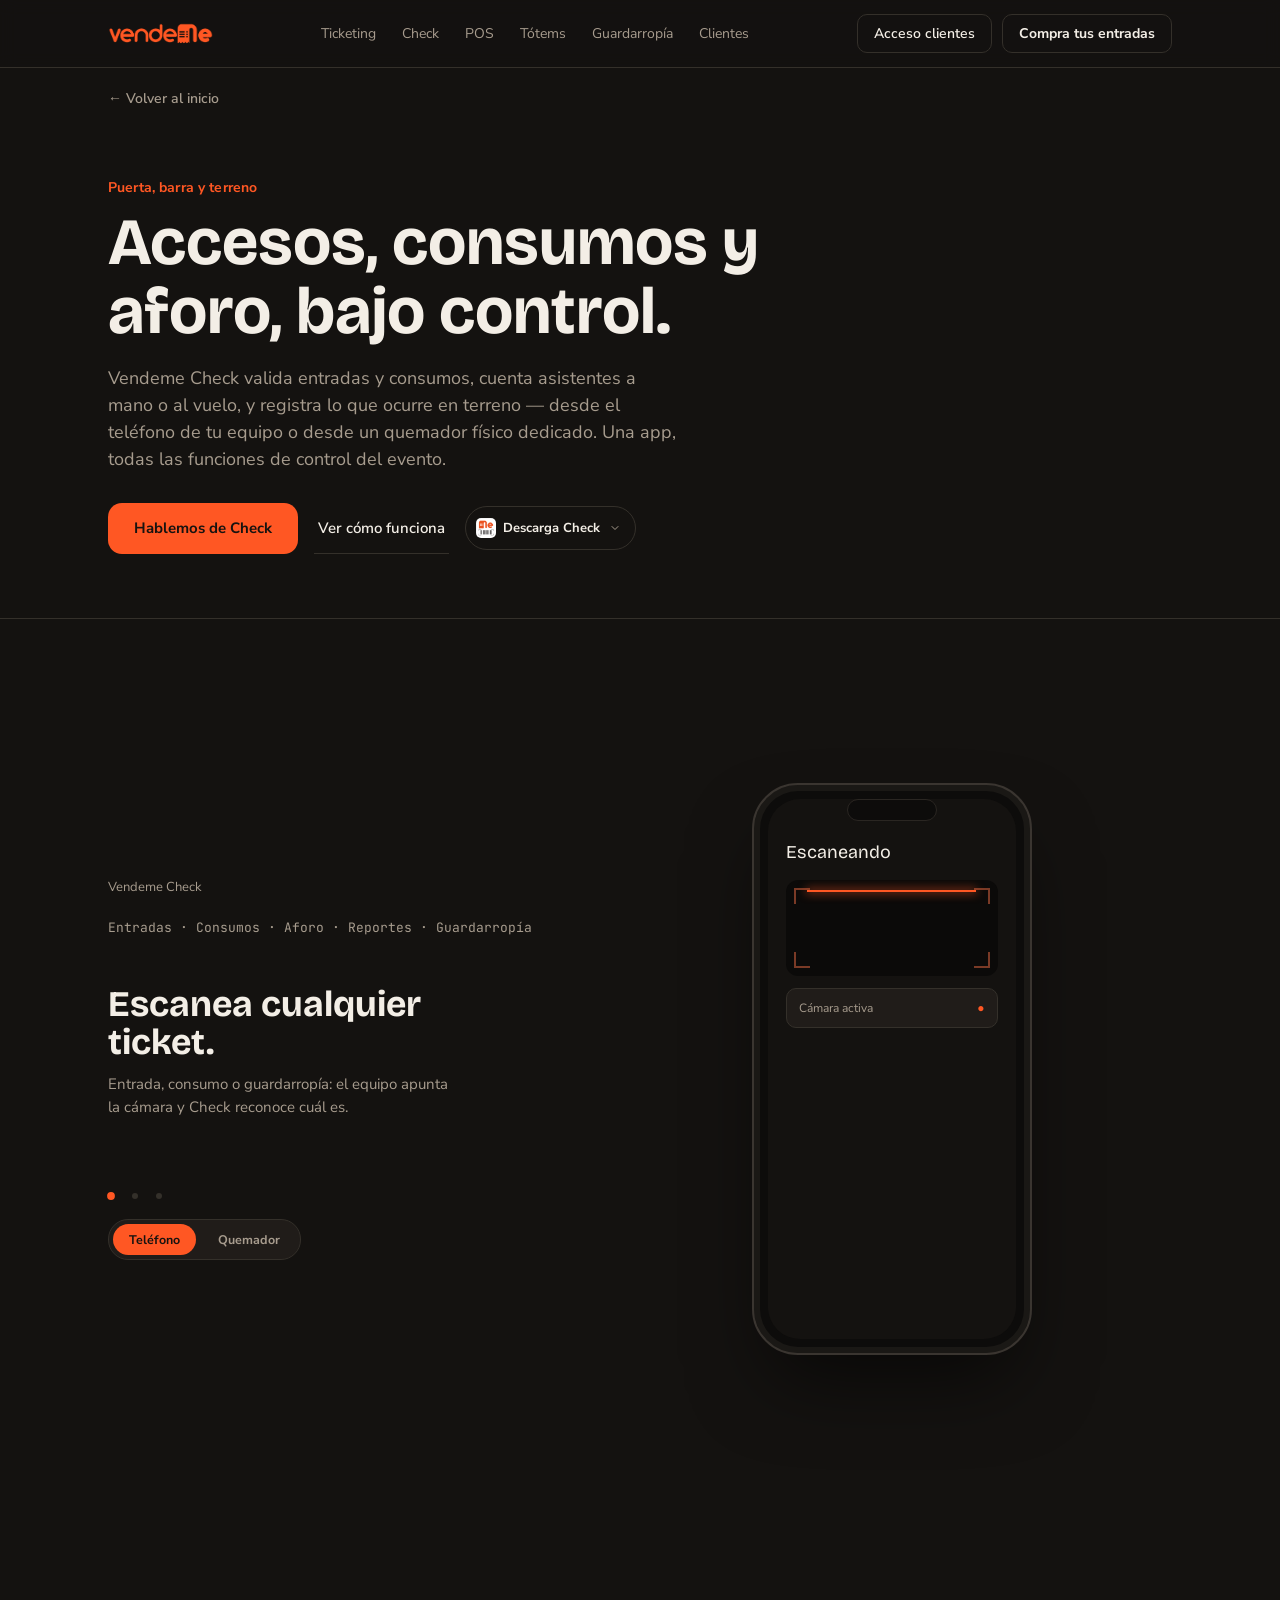
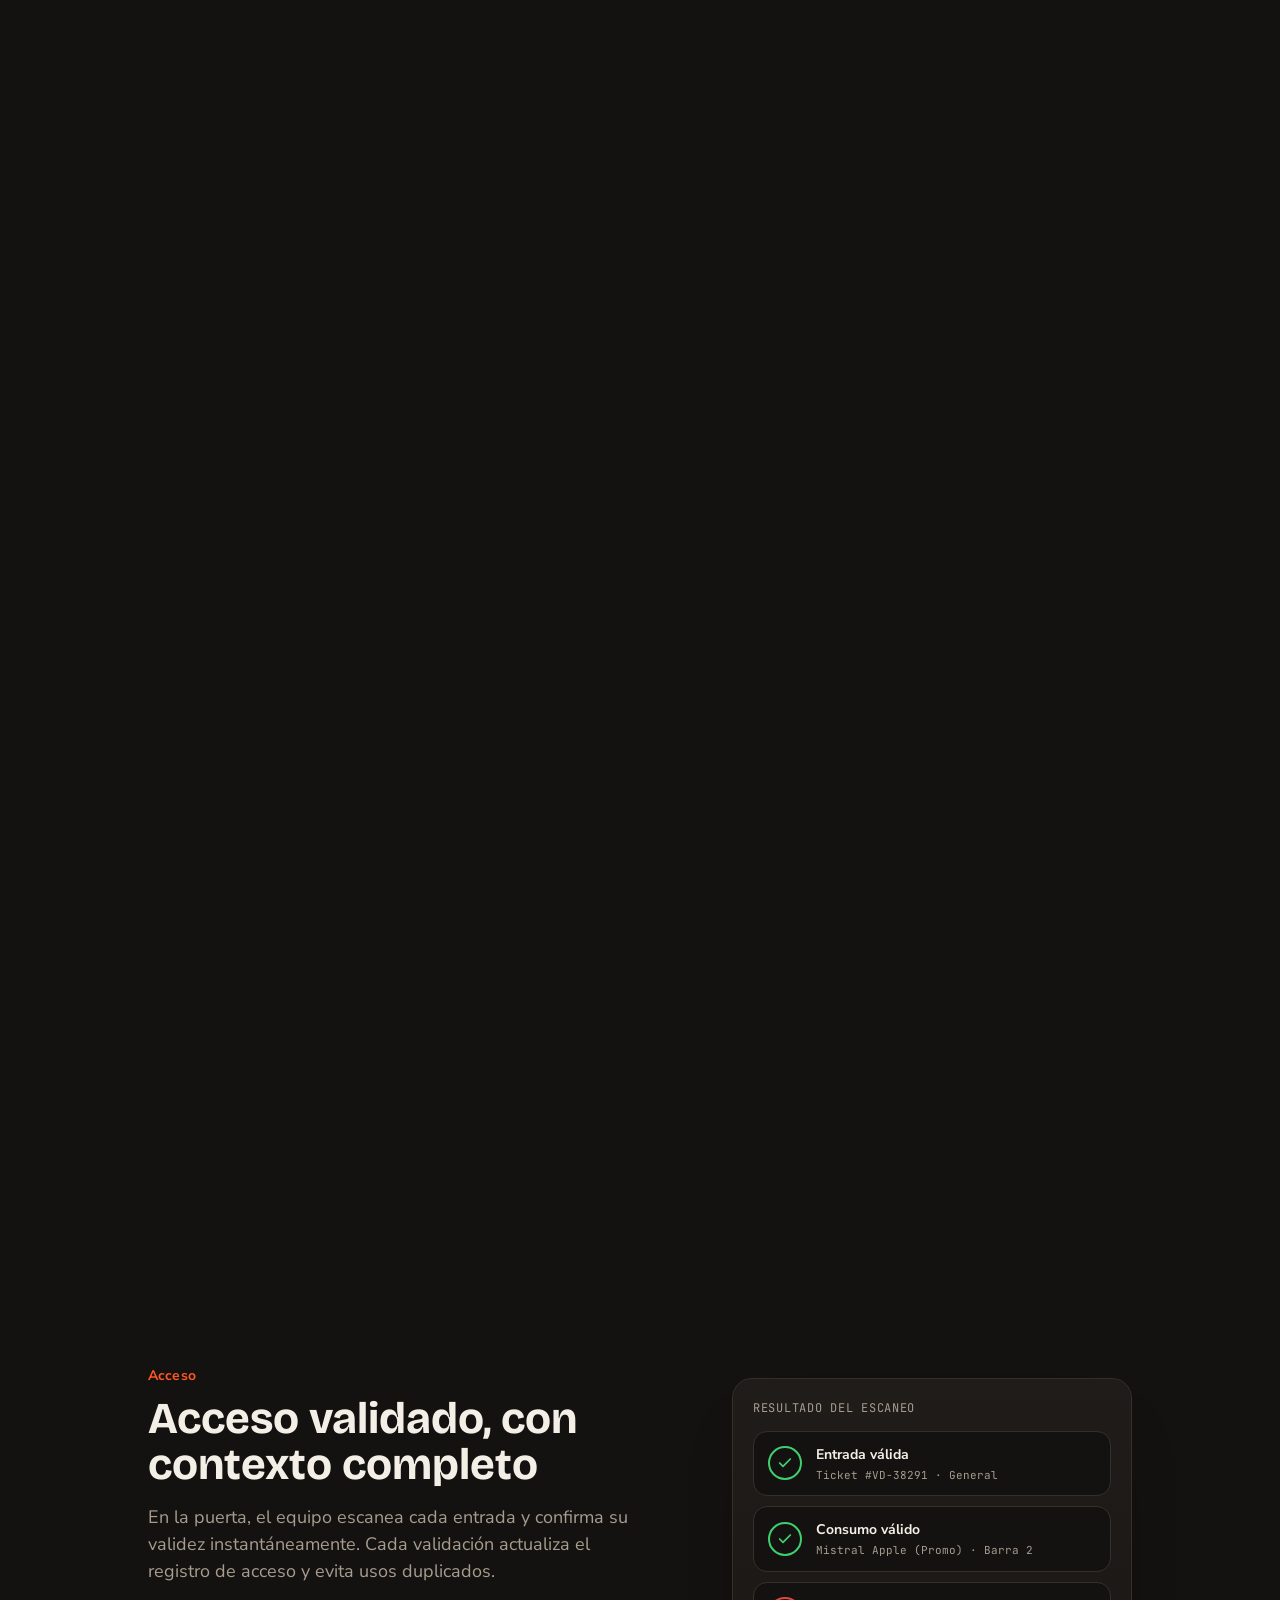
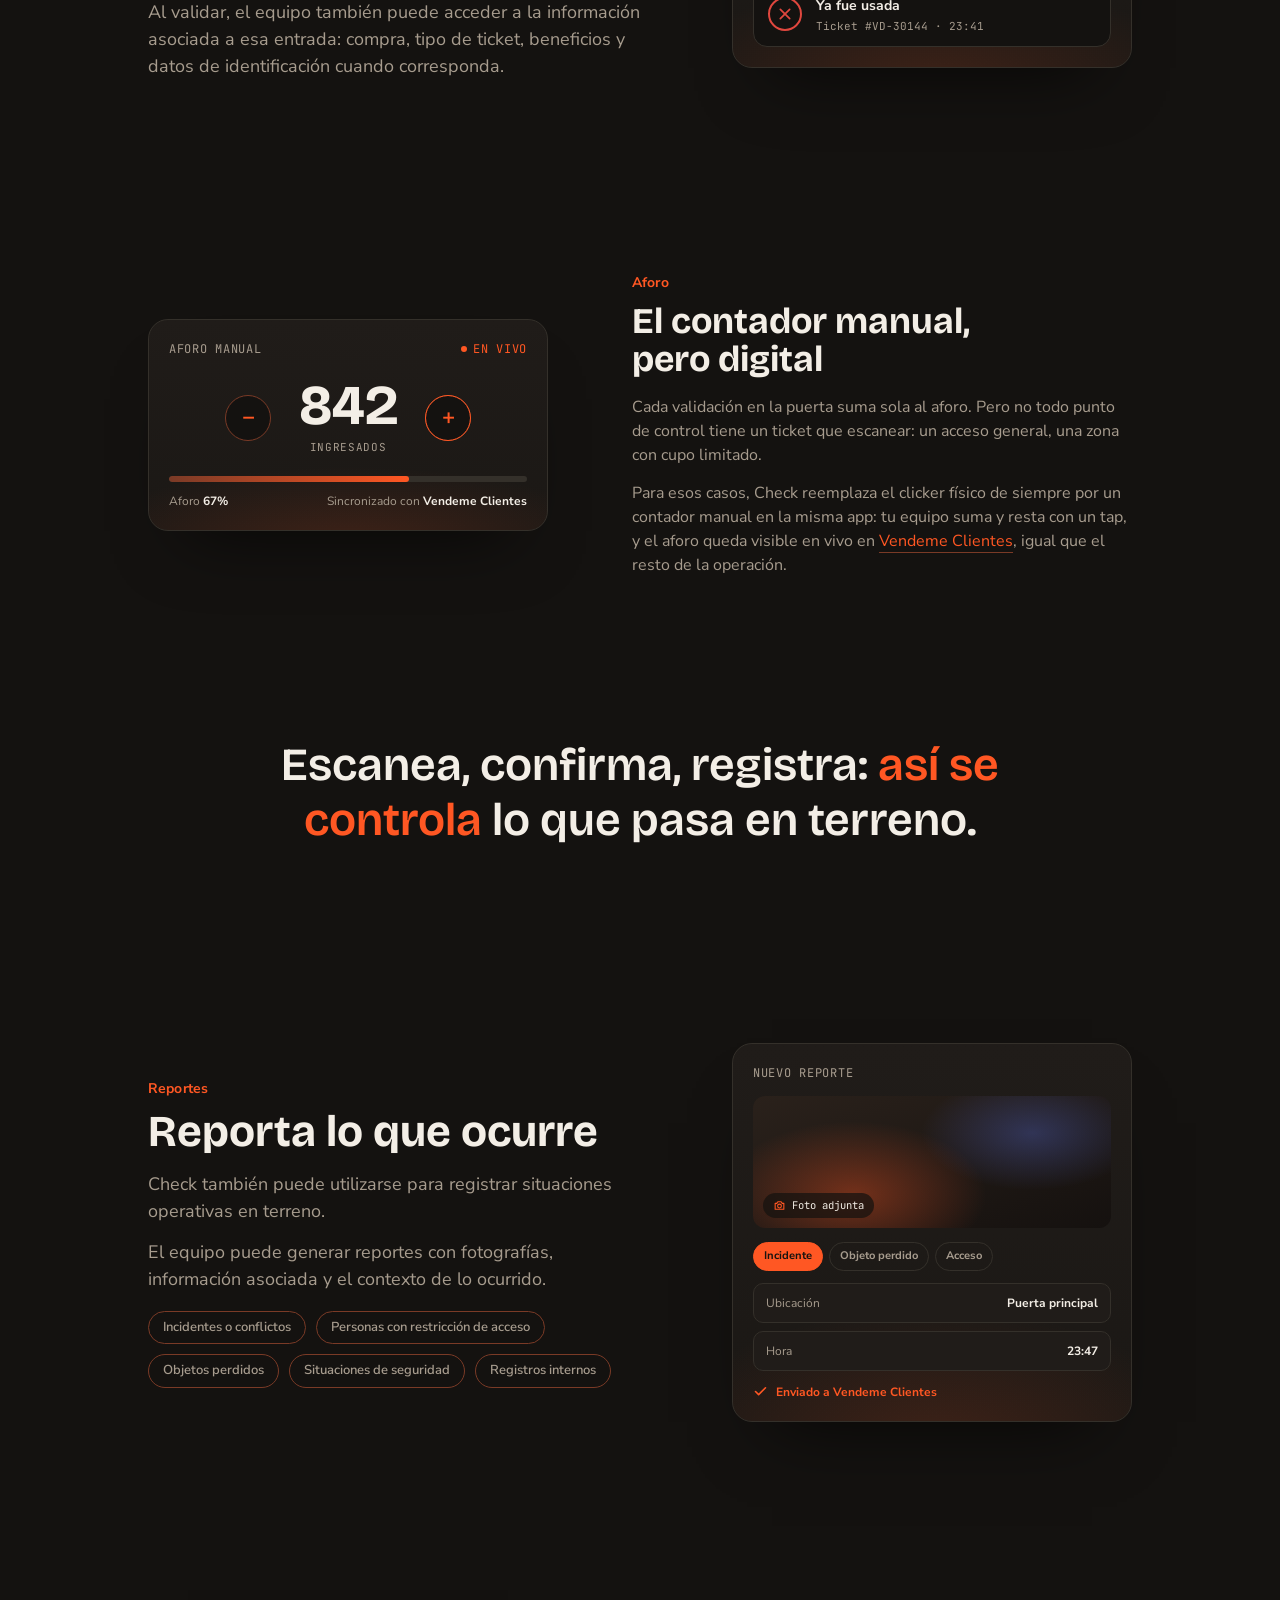
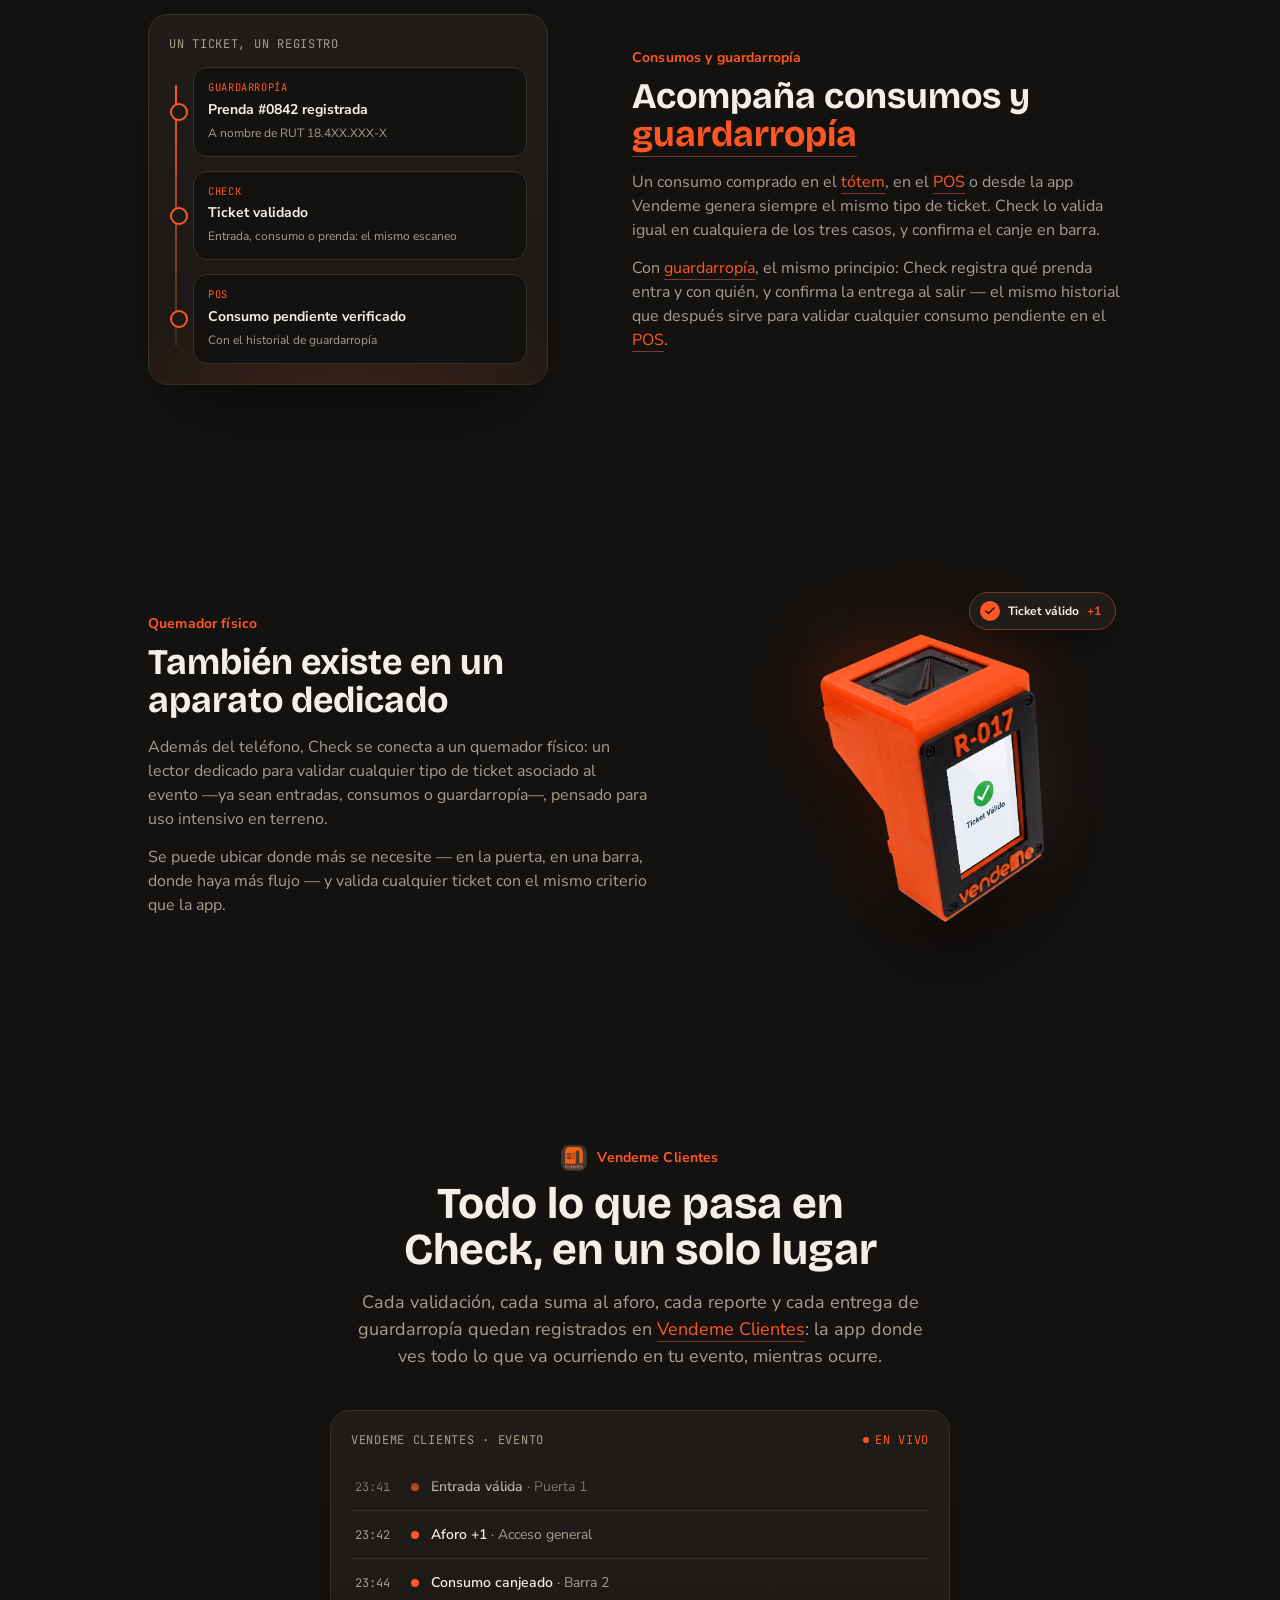
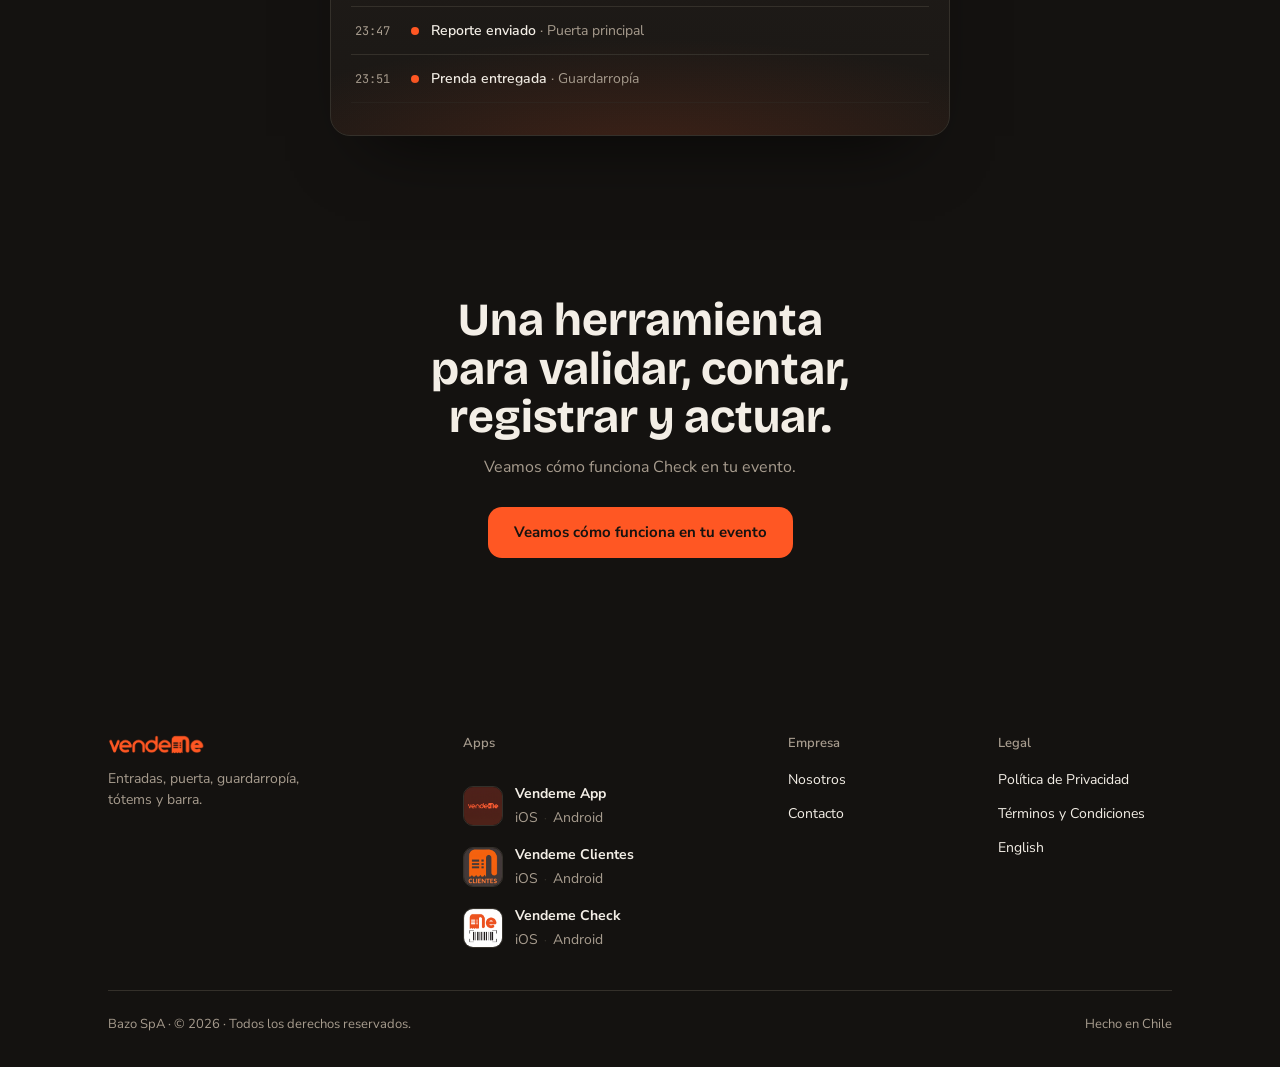
==== check.html @ c2f1e185 "Initial commit: Vendeme marketing site Static HTML/CSS/JS site (9 pages) for handoff." ====
<!DOCTYPE html>
<html lang="es">
<head>
<meta charset="UTF-8">
<meta name="viewport" content="width=device-width, initial-scale=1.0">
<link rel="icon" type="image/png" href="assets/img/favicon-32.png">
<link rel="apple-touch-icon" href="assets/img/favicon-180.png">
<title>Vendeme Check — Controla lo que pasa en terreno</title>
<meta name="description" content="Vendeme Check valida entradas y consumos, cuenta asistentes y registra situaciones operativas, desde el teléfono o desde un quemador físico dedicado.">
<link rel="preconnect" href="https://fonts.googleapis.com">
<link href="https://fonts.googleapis.com/css2?family=Bricolage+Grotesque:wght@400;500;600;700;800&family=Nunito+Sans:wght@400;500;600;700;800&family=JetBrains+Mono:wght@400;500;700&display=swap" rel="stylesheet">
<link rel="stylesheet" href="assets/css/style.css">
</head>
<body>

<header>
  <div class="wrap nav">
    <a class="logo" href="index.html" aria-label="Vendeme — inicio"><img src="assets/img/logo.png" alt="Vendeme"></a>
    <ul class="nav-links">
      <li><a href="ticketing.html">Ticketing</a></li>
      <li><a href="check.html">Check</a></li>
      <li><a href="pos.html">POS</a></li>
      <li><a href="totems.html">Tótems</a></li>
      <li><a href="guardarropia.html">Guardarropía</a></li>
      <li><a href="clientes.html">Clientes</a></li>
    </ul>
    <div class="nav-buttons">
      <a class="nav-cta" href="https://clientes.vendeme.app">Acceso clientes</a>
      <a class="nav-cta-primary" href="https://app.vendeme.app/">Compra tus entradas</a>
      <button class="nav-toggle" aria-label="Abrir menú" aria-expanded="false">
        <svg class="i-open" viewBox="0 0 24 24" fill="none" xmlns="http://www.w3.org/2000/svg"><path d="M3 6h18M3 12h18M3 18h18" stroke="currentColor" stroke-width="2" stroke-linecap="round"/></svg>
        <svg class="i-close" viewBox="0 0 24 24" fill="none" xmlns="http://www.w3.org/2000/svg"><path d="M5 5l14 14M19 5L5 19" stroke="currentColor" stroke-width="2" stroke-linecap="round"/></svg>
      </button>
    </div>
  </div>
  <div class="nav-mobile">
    <div class="wrap">
      <ul>
        <li><a href="ticketing.html">Ticketing</a></li>
        <li><a href="check.html">Check</a></li>
        <li><a href="pos.html">POS</a></li>
        <li><a href="totems.html">Tótems</a></li>
        <li><a href="guardarropia.html">Guardarropía</a></li>
        <li><a href="clientes.html">Clientes</a></li>
      </ul>
      <div class="nav-mobile-actions">
        <a class="nav-cta" href="https://clientes.vendeme.app">Acceso clientes</a>
        <a class="nav-cta-primary" href="https://app.vendeme.app/">Compra tus entradas</a>
      </div>
    </div>
  </div>
</header>

<main>
  <div class="wrap breadcrumb"><a href="index.html">← Volver al inicio</a></div>

  <section class="page-hero">
    <div class="wrap">
      <div class="kicker">Puerta, barra y terreno</div>
      <h1>Accesos, consumos y aforo, bajo control.</h1>
      <p class="hero-sub">Vendeme Check valida entradas y consumos, cuenta asistentes a mano o al vuelo, y registra lo que ocurre en terreno — desde el teléfono de tu equipo o desde un quemador físico dedicado. Una app, todas las funciones de control del evento.</p>
      <div class="hero-actions">
        <a class="btn-primary" href="https://wa.me/56975404201?text=Hola%20Vendeme%2C%20quiero%20saber%20m%C3%A1s%20de%20sus%20servicios">Hablemos de Check</a>
        <a class="btn-ghost" href="#check-pin">Ver cómo funciona</a>
        <div class="dl chip">
          <button class="btn-dl" type="button" aria-haspopup="true" aria-expanded="false">
            <img class="btn-dl-icon" src="assets/img/app-icon-check.png" alt="" width="20" height="20" loading="lazy">
            Descarga Check
            <svg class="chev" viewBox="0 0 24 24" fill="none" stroke="currentColor" stroke-width="2" stroke-linecap="round" stroke-linejoin="round" aria-hidden="true"><path d="M6 9l6 6 6-6"/></svg>
          </button>
          <div class="dl-menu" role="menu">
            <a role="menuitem" href="https://apps.apple.com/cl/app/vendeme-check/id1490351162" target="_blank" rel="noopener">App Store <small>iPhone</small></a>
            <a role="menuitem" href="https://play.google.com/store/apps/details?id=cl.bazo.vendemecheck&amp;hl=es_CL" target="_blank" rel="noopener">Google Play <small>Android</small></a>
          </div>
        </div>
      </div>
    </div>
  </section>

  <div class="pin-wrap" id="check-pin" style="height:250vh;">
    <div class="pin-inner">
      <div class="pin-left">
        <div class="pin-kicker">Vendeme Check</div>
        <span class="spec">Entradas · Consumos · Aforo · Reportes · Guardarropía</span>
        <div class="pin-text-col">

          <div class="pin-stage active">
            <h2>Escanea cualquier ticket.</h2>
            <p>Entrada, consumo o guardarropía: el equipo apunta la cámara y Check reconoce cuál es.</p>
          </div>
          <div class="pin-stage">
            <h2>Válido, al instante.</h2>
            <p>Verde, y el asistente pasa. Sin ambigüedad, sin fila.</p>
          </div>
          <div class="pin-stage">
            <h2>O detecta el problema.</h2>
            <p>Ticket duplicado, entrada ya usada: Check lo marca antes de que entre.</p>
          </div>

        </div>
        <div class="pin-progress">
          <div class="dot active"></div><div class="dot"></div><div class="dot"></div>
        </div>
        <div class="check-visual-toggle">
          <button class="cv-btn active" data-mode="phone">Teléfono</button>
          <button class="cv-btn" data-mode="quemador">Quemador</button>
        </div>
      </div>

      <div class="pin-visual-col">
        <div class="check-visual-mode active" data-mode="phone">
          <div class="device-frame" id="check-device" style="--tilt:-8deg;">
            <div class="notch"></div>
            <div class="device-screen">
              <div class="screen-panel active" data-stage="0">
                <p class="mock-title">Escaneando</p>
                <div class="scan-viewfinder">
                  <span class="corner tl"></span><span class="corner tr"></span>
                  <span class="corner bl"></span><span class="corner br"></span>
                  <span class="scan-line"></span>
                </div>
                <div class="device-row"><span>Cámara activa</span><span class="up">●</span></div>
              </div>
              <div class="screen-panel" data-stage="1">
                <div class="check-result valid">
                  <span class="badge"><svg viewBox="0 0 24 24" fill="none"><path d="M4 12l5 5L20 6" stroke="currentColor" stroke-width="2.5" stroke-linecap="round" stroke-linejoin="round"/></svg></span>
                  <p class="mock-title">Entrada válida</p>
                  <span class="sub">Ticket #VD-38291 · General</span>
                </div>
              </div>
              <div class="screen-panel" data-stage="2">
                <div class="check-result invalid">
                  <span class="badge"><svg viewBox="0 0 24 24" fill="none"><path d="M5 5l14 14M19 5L5 19" stroke="currentColor" stroke-width="2.5" stroke-linecap="round" stroke-linejoin="round"/></svg></span>
                  <p class="mock-title">Ya fue usada</p>
                  <span class="sub">Ticket #VD-30144 · 23:41</span>
                </div>
              </div>
            </div>
          </div>
        </div>
        <div class="check-visual-mode" data-mode="quemador">
          <div class="device3d fixed-width" style="width:240px; height:auto;">
            <img src="assets/img/check-r017.png" alt="Quemador Vendeme Check, lector dedicado R-017" loading="lazy" data-fallback>
            <div class="photo-fallback">
              <svg viewBox="0 0 120 120" fill="none" xmlns="http://www.w3.org/2000/svg">
                <path d="M20 100V40a10 10 0 0 1 10-10h60a10 10 0 0 1 10 10v60" stroke="#a79c8e" stroke-width="2.5"/>
                <rect x="42" y="26" width="36" height="52" rx="4" stroke="#ff5723" stroke-width="2.5"/>
                <path d="M50 52l8 8 14-16" stroke="#ff5723" stroke-width="3" stroke-linecap="round" stroke-linejoin="round"/>
                <line x1="20" y1="100" x2="100" y2="100" stroke="#a79c8e" stroke-width="2.5"/>
              </svg>
            </div>
          </div>
          <div class="quemador-readout">
            <div class="screen-panel active" data-stage="0"><span class="up">●</span> Escaneando</div>
            <div class="screen-panel" data-stage="1"><span class="status-dot valid"></span> Entrada válida</div>
            <div class="screen-panel" data-stage="2"><span class="status-dot invalid"></span> Ya fue usada</div>
          </div>
        </div>
      </div>
    </div>
  </div>

  <section class="content-block has-visual" id="detalle">
    <div class="wrap">
      <div class="split-block">
        <div class="split-copy">
          <div class="kicker">Acceso</div>
          <h2>Acceso validado, con contexto completo</h2>
          <p>En la puerta, el equipo escanea cada entrada y confirma su validez instantáneamente. Cada validación actualiza el registro de acceso y evita usos duplicados.</p>
          <p>Al validar, el equipo también puede acceder a la información asociada a esa entrada: compra, tipo de ticket, beneficios y datos de identificación cuando corresponda.</p>
        </div>
        <div class="split-visual" aria-hidden="true">
          <div class="vc">
            <div class="vc-label"><span>Resultado del escaneo</span></div>
            <div class="vc-result valid">
              <span class="badge"><svg viewBox="0 0 24 24" fill="none"><path d="M4 12l5 5L20 6" stroke="currentColor" stroke-width="2.6" stroke-linecap="round" stroke-linejoin="round"/></svg></span>
              <div><strong>Entrada válida</strong><span class="sub">Ticket #VD-38291 · General</span></div>
            </div>
            <div class="vc-result valid">
              <span class="badge"><svg viewBox="0 0 24 24" fill="none"><path d="M4 12l5 5L20 6" stroke="currentColor" stroke-width="2.6" stroke-linecap="round" stroke-linejoin="round"/></svg></span>
              <div><strong>Consumo válido</strong><span class="sub">Mistral Apple (Promo) · Barra 2</span></div>
            </div>
            <div class="vc-result invalid">
              <span class="badge"><svg viewBox="0 0 24 24" fill="none"><path d="M5 5l14 14M19 5L5 19" stroke="currentColor" stroke-width="2.6" stroke-linecap="round" stroke-linejoin="round"/></svg></span>
              <div><strong>Ya fue usada</strong><span class="sub">Ticket #VD-30144 · 23:41</span></div>
            </div>
          </div>
        </div>
      </div>
    </div>
  </section>

  <section class="content-block alt has-visual">
    <div class="wrap">
      <div class="split-block reverse">
        <div class="split-copy">
          <div class="kicker">Aforo</div>
          <h2>El contador manual, pero digital</h2>
          <p>Cada validación en la puerta suma sola al aforo. Pero no todo punto de control tiene un ticket que escanear: un acceso general, una zona con cupo limitado.</p>
          <p>Para esos casos, Check reemplaza el clicker físico de siempre por un contador manual en la misma app: tu equipo suma y resta con un tap, y el aforo queda visible en vivo en <a href="clientes.html" class="inline-link">Vendeme Clientes</a>, igual que el resto de la operación.</p>
        </div>
        <div class="split-visual" aria-hidden="true">
          <div class="vc">
            <div class="vc-label"><span>Aforo manual</span><span class="vc-live">En vivo</span></div>
            <div class="vc-tally">
              <span class="vc-tally-btn">−</span>
              <div class="vc-tally-num"><strong data-tally>842</strong><span>ingresados</span></div>
              <span class="vc-tally-btn plus">+</span>
            </div>
            <div class="vc-bar"><i></i></div>
            <div class="vc-meta"><span>Aforo <strong>67%</strong></span><span>Sincronizado con <strong>Vendeme Clientes</strong></span></div>
          </div>
        </div>
      </div>
    </div>
  </section>

  <section class="big-statement">
    <div class="wrap">
      <p>Escanea, confirma, registra: <span class="accent">así se controla</span> lo que pasa en terreno.</p>
    </div>
  </section>

  <section class="content-block has-visual">
    <div class="wrap">
      <div class="split-block">
        <div class="split-copy">
          <div class="kicker">Reportes</div>
          <h2>Reporta lo que ocurre</h2>
          <p>Check también puede utilizarse para registrar situaciones operativas en terreno.</p>
          <p>El equipo puede generar reportes con fotografías, información asociada y el contexto de lo ocurrido.</p>
          <div class="tag-list"><span class="tag">Incidentes o conflictos</span><span class="tag">Personas con restricción de acceso</span><span class="tag">Objetos perdidos</span><span class="tag">Situaciones de seguridad</span><span class="tag">Registros internos</span></div>
        </div>
        <div class="split-visual" aria-hidden="true">
          <div class="vc">
            <div class="vc-label"><span>Nuevo reporte</span></div>
            <div class="vc-photo">
              <span class="vc-photo-tag"><svg viewBox="0 0 24 24" fill="none" stroke="currentColor" stroke-width="2" stroke-linecap="round" stroke-linejoin="round"><path d="M4 8h3l2-3h6l2 3h3v11H4z"/><circle cx="12" cy="13" r="3.5"/></svg>Foto adjunta</span>
            </div>
            <div class="report-type-row">
              <span class="tag-chip active">Incidente</span><span class="tag-chip">Objeto perdido</span><span class="tag-chip">Acceso</span>
            </div>
            <div class="device-row"><span>Ubicación</span><strong>Puerta principal</strong></div>
            <div class="device-row"><span>Hora</span><strong>23:47</strong></div>
            <div class="vc-sent"><svg viewBox="0 0 24 24" fill="none" stroke="currentColor" stroke-width="2.6" stroke-linecap="round" stroke-linejoin="round"><path d="M4 12l5 5L20 6"/></svg>Enviado a Vendeme Clientes</div>
          </div>
        </div>
      </div>
    </div>
  </section>

  <section class="content-block alt has-visual">
    <div class="wrap">
      <div class="split-block reverse">
        <div class="split-copy">
          <div class="kicker">Consumos y guardarropía</div>
          <h2>Acompaña consumos y <a href="guardarropia.html" class="inline-link">guardarropía</a></h2>
          <p>Un consumo comprado en el <a href="totems.html" class="inline-link">tótem</a>, en el <a href="pos.html" class="inline-link">POS</a> o desde la app Vendeme genera siempre el mismo tipo de ticket. Check lo valida igual en cualquiera de los tres casos, y confirma el canje en barra.</p>
          <p>Con <a href="guardarropia.html" class="inline-link">guardarropía</a>, el mismo principio: Check registra qué prenda entra y con quién, y confirma la entrega al salir — el mismo historial que después sirve para validar cualquier consumo pendiente en el <a href="pos.html" class="inline-link">POS</a>.</p>
        </div>
        <div class="split-visual" aria-hidden="true">
          <div class="vc">
            <div class="vc-label"><span>Un ticket, un registro</span></div>
            <div class="vc-flow">
              <div class="vc-step"><small>Guardarropía</small><strong>Prenda #0842 registrada</strong><span>A nombre de RUT 18.4XX.XXX-X</span></div>
              <div class="vc-step"><small>Check</small><strong>Ticket validado</strong><span>Entrada, consumo o prenda: el mismo escaneo</span></div>
              <div class="vc-step"><small>POS</small><strong>Consumo pendiente verificado</strong><span>Con el historial de guardarropía</span></div>
            </div>
          </div>
        </div>
      </div>
    </div>
  </section>

  <section class="content-block has-visual">
    <div class="wrap">
      <div class="split-block">
        <div class="split-copy">
          <div class="kicker">Quemador físico</div>
          <h2>También existe en un aparato dedicado</h2>
          <p>Además del teléfono, Check se conecta a un quemador físico: un lector dedicado para validar cualquier tipo de ticket asociado al evento —ya sean entradas, consumos o guardarropía—, pensado para uso intensivo en terreno.</p>
          <p>Se puede ubicar donde más se necesite — en la puerta, en una barra, donde haya más flujo — y valida cualquier ticket con el mismo criterio que la app.</p>
        </div>
        <div class="split-visual" aria-hidden="true">
          <div class="vc-quemador">
            <div class="ambient" style="background-image:url('assets/img/check-r017.png')"></div>
            <img src="assets/img/check-r017.png" alt="" loading="lazy">
            <div class="vc-toast"><span class="badge"><svg viewBox="0 0 24 24" fill="none" stroke="currentColor" stroke-width="3" stroke-linecap="round" stroke-linejoin="round"><path d="M4 12l5 5L20 6"/></svg></span>Ticket válido <em>+1</em></div>
          </div>
        </div>
      </div>
    </div>
  </section>

  <section class="content-block alt center">
    <div class="wrap">
      <div class="kicker kicker-app" style="justify-content:center;"><img class="kicker-icon" src="assets/img/app-icon-clientes.png" alt="" width="26" height="26" loading="lazy">Vendeme Clientes</div>
      <h2>Todo lo que pasa en Check, en un solo lugar</h2>
      <p>Cada validación, cada suma al aforo, cada reporte y cada entrega de guardarropía quedan registrados en <a href="clientes.html" class="inline-link">Vendeme Clientes</a>: la app donde ves todo lo que va ocurriendo en tu evento, mientras ocurre.</p>
      <div class="vc vc-wide" aria-hidden="true">
        <div class="vc-label"><span>Vendeme Clientes · Evento</span><span class="vc-live">En vivo</span></div>
        <div class="vc-feed">
          <div class="vc-feed-list">
            <div class="vc-feed-row"><time>23:41</time><i class="dot"></i><span><strong>Entrada válida</strong> · Puerta 1</span></div>
            <div class="vc-feed-row"><time>23:42</time><i class="dot"></i><span><strong>Aforo +1</strong> · Acceso general</span></div>
            <div class="vc-feed-row"><time>23:44</time><i class="dot"></i><span><strong>Consumo canjeado</strong> · Barra 2</span></div>
            <div class="vc-feed-row"><time>23:47</time><i class="dot"></i><span><strong>Reporte enviado</strong> · Puerta principal</span></div>
            <div class="vc-feed-row"><time>23:51</time><i class="dot"></i><span><strong>Prenda entregada</strong> · Guardarropía</span></div>
            <div class="vc-feed-row"><time>23:52</time><i class="dot warn"></i><span><strong>Ticket ya usado</strong> · Puerta 2</span></div>
            <div class="vc-feed-row"><time>23:41</time><i class="dot"></i><span><strong>Entrada válida</strong> · Puerta 1</span></div>
            <div class="vc-feed-row"><time>23:42</time><i class="dot"></i><span><strong>Aforo +1</strong> · Acceso general</span></div>
            <div class="vc-feed-row"><time>23:44</time><i class="dot"></i><span><strong>Consumo canjeado</strong> · Barra 2</span></div>
            <div class="vc-feed-row"><time>23:47</time><i class="dot"></i><span><strong>Reporte enviado</strong> · Puerta principal</span></div>
            <div class="vc-feed-row"><time>23:51</time><i class="dot"></i><span><strong>Prenda entregada</strong> · Guardarropía</span></div>
            <div class="vc-feed-row"><time>23:52</time><i class="dot warn"></i><span><strong>Ticket ya usado</strong> · Puerta 2</span></div>
          </div>
        </div>
      </div>
    </div>
  </section>

  <section class="cta-banner">
    <div class="wrap">
      <h2>Una herramienta para validar, contar, registrar y actuar.</h2>
      <p>Veamos cómo funciona Check en tu evento.</p>
      <div class="hero-actions">
        <a class="btn-primary" href="https://wa.me/56975404201?text=Hola%20Vendeme%2C%20quiero%20saber%20m%C3%A1s%20de%20sus%20servicios">Veamos cómo funciona en tu evento</a>
      </div>
    </div>
  </section>
</main>
<footer>
  <div class="wrap">
    <div class="footer-top">
      <div>
        <a class="footer-logo" href="index.html" aria-label="Vendeme — inicio"><img src="assets/img/logo.png" alt="Vendeme"></a>
        <p class="footer-tag">Entradas, puerta, guardarropía, tótems y barra.</p>
      </div>
      <div class="footer-col footer-apps">
        <p class="col-title">Apps</p>
        <div class="app-row">
          <img class="app-icon" src="assets/img/app-icon-app.png" alt="" width="40" height="40" loading="lazy">
          <div class="app-row-body">
            <span class="app-name">Vendeme App</span>
            <span class="app-plat"><a href="https://apps.apple.com/cl/app/vendeme/id995637028">iOS</a><span class="sep">·</span><a href="https://play.google.com/store/apps/details?id=cl.bazo.vendemeapp&amp;hl=es_419">Android</a></span>
          </div>
        </div>
        <div class="app-row">
          <img class="app-icon" src="assets/img/app-icon-clientes.png" alt="" width="40" height="40" loading="lazy">
          <div class="app-row-body">
            <span class="app-name">Vendeme Clientes</span>
            <span class="app-plat"><a href="https://apps.apple.com/cl/app/vendeme-clientes/id6499478332">iOS</a><span class="sep">·</span><a href="https://play.google.com/store/apps/details?id=cl.bazo.vendemeclient&amp;hl=es_CL">Android</a></span>
          </div>
        </div>
        <div class="app-row">
          <img class="app-icon" src="assets/img/app-icon-check.png" alt="" width="40" height="40" loading="lazy">
          <div class="app-row-body">
            <span class="app-name">Vendeme Check</span>
            <span class="app-plat"><a href="https://apps.apple.com/cl/app/vendeme-check/id1490351162">iOS</a><span class="sep">·</span><a href="https://play.google.com/store/apps/details?id=cl.bazo.vendemecheck&amp;hl=es_CL">Android</a></span>
          </div>
        </div>
      </div>
      <div class="footer-col">
        <p class="col-title">Empresa</p>
        <ul>
          <li><a href="nosotros.html">Nosotros</a></li>
          <li><a href="contacto.html">Contacto</a></li>
        </ul>
      </div>
      <div class="footer-col">
        <p class="col-title">Legal</p>
        <ul>
          <li><a href="#">Política de Privacidad</a></li>
          <li><a href="#">Términos y Condiciones</a></li>
          <li><a href="#">English</a></li>
        </ul>
      </div>
    </div>
    <div class="footer-bottom">
      <span>Bazo SpA · © 2026 · Todos los derechos reservados.</span>
      <span>Hecho en Chile</span>
    </div>
  </div>
</footer>
<script src="assets/js/main.js"></script>

</body>
</html>
---- assets/css/style.css ----
/* ===================================================================
   VENDEME — sistema de diseño compartido
   Un evento, de la entrada al último trago: ticketing, puerta, tótems,
   POS y guardarropía. La identidad visual toma prestado el lenguaje del
   propio producto — el ticket térmico — como motivo estructural.
   =================================================================== */

:root{
  --bg: #141210;
  --bg-alt: #1b1815;
  --surface: #201c19;
  --line: #34302a;
  --text: #f3eee6;
  --muted: #a79c8e;
  --amber: #ff5723;
  --amber-2: #ffb199;
  --amber-dim: #7a3a26;
  /* Impeccable /colorize, P0: a real "valid" status green, decoupled from --amber. The interface
     signal (One Signal Rule) and product status are different semantic axes — the real R-017
     quemador screen already shows green for a pass, this just gives the site the matching token. */
  --status-valid: #3ecf6e;
  --status-invalid: #e0473e;
  --paper: #f4efe2;
  --paper-text: #241f19;
  --paper-muted: #70675a; /* Impeccable /harden: darkened from #7c7264 (4.11:1 on --paper, failed WCAG AA) to 4.83:1 */
  --paper-accent: #b53307; /* signal orange for ink printed ON paper (the ENTREGADO stamp): --amber is only 2.8:1 on --paper, this is ~4.7:1 */
  --hardware-black: #0d0c0b; /* device-frame body + notch, legacy cube screen */
  --scan-black: #0b0a09; /* Check scan-viewfinder glass — deliberately darker than --hardware-black */
  --totem-black: #100c09; /* totem kiosk screen — deliberately warmer than --hardware-black */
}
*{box-sizing:border-box; -webkit-tap-highlight-color:rgba(255,87,35,.25);}
html{scroll-behavior:smooth;}
body{
  margin:0;
  overflow-x:hidden;
  background:var(--bg);
  color:var(--text);
  font-family:'Nunito Sans', sans-serif;
  line-height:1.5;
  -webkit-font-smoothing:antialiased;
}
h1,h2,h3{
  font-family:'Bricolage Grotesque', sans-serif;
  font-weight:700;
  letter-spacing:0;
  line-height:1.05;
  margin:0;
}
a{color:inherit;text-decoration:none;}
.wrap{max-width:1120px;margin:0 auto;padding:0 28px;}
img,svg{display:block;max-width:100%;}
.mono{font-family:'JetBrains Mono', ui-monospace, monospace;}

a:focus-visible, button:focus-visible{outline:2px solid var(--amber);outline-offset:3px;}
@media (prefers-reduced-motion: reduce){
  *{animation-duration:0.001ms !important; animation-iteration-count:1 !important; transition:none !important;}
}

/* ===== HEADER / NAV ===== */
header{
  position:sticky; top:0; z-index:60;
  background:rgba(20,18,16,0.88);
  backdrop-filter:blur(8px);
  border-bottom:1px solid var(--line);
}
.nav{
  display:flex; align-items:center; justify-content:space-between;
  padding-block:14px;
}
.logo{display:flex; align-items:center; position:relative;}
.logo::after{ content:""; position:absolute; inset:-10px -6px; }
.logo img{height:24px; width:auto; display:block;}
.nav-links{
  display:flex; gap:26px; list-style:none; margin:0; padding:0;
  font-size:14px; color:var(--muted);
}
.nav-links a{padding:6px 0;}
.nav-links a:hover{color:var(--amber);}
.nav-cta{
  font-size:14px; font-weight:600; color:var(--text);
  border:1px solid var(--line); padding:8px 16px; border-radius:10px;
}
.nav-cta:hover{border-color:var(--amber); color:var(--amber);}
.nav-cta-primary{
  font-size:14px; font-weight:700; color:var(--text);
  background:transparent; padding:8px 16px; border-radius:10px; border:1px solid var(--line);
}
.nav-cta-primary:hover{ border-color:var(--amber); color:var(--amber); }
.nav-buttons{ display:flex; align-items:center; gap:10px; }

.nav-toggle{
  display:none; width:38px; height:38px; border-radius:9px;
  border:1px solid var(--line); background:transparent;
  align-items:center; justify-content:center; flex:none; cursor:pointer;
}
.nav-toggle svg{width:18px;height:18px;}
.nav-toggle .i-close{display:none;}
header.nav-open .nav-toggle .i-open{display:none;}
header.nav-open .nav-toggle .i-close{display:block;}

.nav-mobile{
  display:none;
  border-top:1px solid var(--line);
  padding:6px 0 18px;
}
.nav-mobile ul{list-style:none; margin:0; padding:0;}
.nav-mobile a{
  display:block; padding:13px 0; font-size:16px; color:var(--text);
  border-bottom:1px solid var(--line);
}
.nav-mobile a:hover{color:var(--amber);}
.nav-mobile .nav-mobile-actions{
  display:flex; flex-direction:column; gap:10px; margin-top:16px;
}
.nav-mobile .nav-cta, .nav-mobile .nav-cta-primary{text-align:center; padding:12px 16px;}
header.nav-open .nav-mobile{display:block;}

@media (max-width:1099px){
  .nav-links{display:none;}
  .nav-buttons .nav-cta-primary{display:none;}
  .nav-buttons .nav-cta{padding:11px 16px;}
  .nav-toggle{display:flex; width:44px; height:44px;}
}

/* ===== BUTTONS / LINKS ===== */
.btn-primary{
  background:var(--amber); color:#171310; font-weight:700;
  padding:14px 26px; border-radius:14px; font-size:15px;
  box-shadow:0 0 0 0 rgba(255,87,35,0.5);
  transition:box-shadow .25s ease, transform .25s ease;
  display:inline-block;
}
.btn-primary:hover{box-shadow:0 0 24px 2px rgba(255,87,35,0.35); transform:translateY(-1px);}
.btn-ghost{
  color:var(--text); font-weight:600; font-size:15px;
  padding:14px 4px; border-bottom:1px solid var(--line);
  display:inline-block;
}
.btn-ghost:hover{border-color:var(--amber); color:var(--amber);}
.link{
  display:inline-block; font-size:14px; font-weight:700;
  color:var(--amber); border-bottom:1px solid var(--amber-dim); padding-bottom:2px;
}
.link:hover{border-color:var(--amber);}
.inline-link{color:var(--amber); border-bottom:1px solid var(--amber-dim);}
.inline-link:hover{border-color:var(--amber);}

.kicker{
  font-size:14px; font-weight:700; color:var(--amber);
  letter-spacing:0.01em; margin-bottom:10px;
}

/* ===== HERO (home) ===== */
.hero{
  position:relative;
  min-height:100vh;
  display:flex; align-items:center;
  padding:132px 0 60px;
  overflow:hidden;
}
.hero-media{ position:absolute; inset:0; z-index:0; }
.hero-media video{ width:100%; height:100%; object-fit:cover; display:block; }
.hero-media::after{
  content:"";
  position:absolute; inset:0;
  background:
    linear-gradient(180deg, transparent 0%, transparent 82%, var(--bg) 100%),
    linear-gradient(100deg, rgba(20,18,16,0.95) 0%, rgba(20,18,16,0.88) 34%, rgba(20,18,16,0.62) 62%, rgba(20,18,16,0.32) 100%);
}
.hero .wrap{ position:relative; z-index:1; }
.hero-grid{
  display:grid; grid-template-columns:1.05fr 0.95fr; gap:56px; align-items:center;
}
.hero-content{ max-width:540px; }
.hero h1{
  font-size:clamp(34px, 4.4vw, 56px);
  max-width:15ch;
}
.hero-sub{
  margin-top:20px; max-width:46ch;
  font-size:19px; color:var(--muted);
}
.hero-actions{
  margin-top:32px; display:flex; gap:16px; align-items:center; flex-wrap:wrap;
}
.hero-proof{
  margin-top:28px; font-size:13px; color:var(--muted);
  display:flex; align-items:center; gap:8px;
}
.hero-proof .dot{width:6px;height:6px;border-radius:50%;background:var(--amber);flex:none;}

/* ---- Receipt showcase: the hero's one bold element ---- */
.hero-receipt{ display:flex; justify-content:center; perspective:1400px; }
.receipt-slot{
  width:150px; height:8px; margin:0 auto -4px;
  background:var(--bg-alt); border-radius:3px 3px 0 0;
  border:1px solid var(--line); border-bottom:none;
  position:relative; z-index:1;
}
.receipt-tape{
  position:relative;
  width:100%; max-width:360px;
  background:var(--paper); color:var(--paper-text);
  padding:26px 26px 30px;
  border-radius:3px;
  transform:rotate(-1.6deg) rotateX(var(--tilt-x,0deg)) rotateY(var(--tilt-y,0deg));
  transform-style:preserve-3d; will-change:transform;
  transition:transform .35s cubic-bezier(.22,.61,.36,1), box-shadow .35s ease;
  box-shadow:0 40px 70px -25px rgba(0,0,0,0.65), 0 2px 0 rgba(0,0,0,0.15);
  font-family:'JetBrains Mono', ui-monospace, monospace;
}
.receipt-tape::after{
  content:"";
  position:absolute; left:0; right:0; bottom:-13px; height:14px;
  background-image:
    linear-gradient(135deg, var(--bg) 50%, transparent 50%),
    linear-gradient(225deg, var(--bg) 50%, transparent 50%);
  background-size:16px 16px; background-position:left top, left top;
  background-repeat:repeat-x;
}
.receipt-head{ text-align:center; margin-bottom:14px; }
.receipt-head .store-logo{ height:22px; width:auto; margin:0 auto; }
.receipt-head .meta{ display:block; font-size:11px; color:var(--paper-muted); margin-top:4px; }
.receipt-rule{
  border-top:1px dashed rgba(36,31,25,0.35); margin:12px 0;
}
.receipt-row{
  display:flex; align-items:baseline; gap:8px;
  padding:8px 2px; font-size:13.5px; color:var(--paper-text);
  border-radius:6px; margin:0 -6px;
  transition:background .18s ease, color .18s ease, transform .18s ease;
}
.receipt-row:hover{ background:rgba(255,87,35,0.1); color:var(--amber-dim); transform:translateX(2px); }
.receipt-row .name{ font-weight:700; flex:none; }
.receipt-row .fill{
  flex:1; border-bottom:1px dotted rgba(36,31,25,0.4); transform:translateY(-3px);
}
.receipt-row .tag{ flex:none; color:var(--paper-muted); font-size:12px; }
.receipt-total{
  display:flex; justify-content:space-between; align-items:baseline;
  font-size:14px; font-weight:700; margin-top:2px;
}
.receipt-total .accent{ color:var(--amber-dim); }
.receipt-barcode{
  height:30px; margin-top:16px; opacity:0.85;
  background:repeating-linear-gradient(90deg,
    var(--paper-text) 0 2px, transparent 2px 4px,
    var(--paper-text) 4px 5px, transparent 5px 10px,
    var(--paper-text) 10px 13px, transparent 13px 15px,
    var(--paper-text) 15px 16px, transparent 16px 22px);
}
.receipt-id{ text-align:center; font-size:10px; color:var(--paper-muted); margin-top:6px; letter-spacing:0.06em; }

@keyframes receipt-feed{
  from{ clip-path:inset(0 0 100% 0); transform:translateY(-24px) rotate(-1.6deg); }
  to{ clip-path:inset(0 0 0% 0); transform:translateY(0) rotate(-1.6deg); }
}
.receipt-tape{ animation:receipt-feed 0.9s cubic-bezier(.2,.75,.25,1) .25s both; }
@media (prefers-reduced-motion: reduce){ .receipt-tape{animation:none;} }

@media (max-width:860px){
  .hero-grid{ grid-template-columns:1fr; gap:40px; }
  .receipt-tape{ transform:rotate(-1deg); max-width:320px; }
}

/* ===== SECTION SHELL (home product sections) ===== */
section.block{
  min-height:100vh;
  display:flex; align-items:center;
  padding:72px 0;
  scroll-margin-top:72px;
}
.row{
  width:100%;
  display:grid; grid-template-columns:1fr 1fr; gap:64px; align-items:center;
}
.copy h2{font-size:clamp(30px,4vw,44px); max-width:12ch;}
.copy p{font-size:16px; color:var(--muted); margin-top:16px; max-width:40ch;}
.copy .link{display:inline-block; margin-top:22px;}

/* photo-in-card with graceful fallback until the real asset is dropped in */
.photo-fallback{ display:none; align-items:center; justify-content:center; width:100%; height:100%; position:relative; }
.has-fallback img[data-fallback]{ display:none !important; }
.has-fallback .photo-fallback{ display:flex; }

/* ===== TOOLS INTRO (home) ===== */
.tools-intro{ max-width:680px; margin:0 0 8px; }
.tools-intro h2{ font-size:clamp(32px,4.8vw,48px); max-width:18ch; }
.tools-intro p{ color:var(--muted); font-size:17px; margin-top:16px; }

/* a soft, blurred glow sampled from the product photo itself, sitting behind it */
.ambient{
  position:absolute; inset:18%; background-size:cover; background-position:center;
  filter:blur(40px) saturate(1.4) brightness(.7); opacity:.55; z-index:0;
}

/* generic small mono spec-label, used above a chapter/section headline */
.spec{
  font-family:'JetBrains Mono', monospace; font-size:13px; color:var(--amber);
  display:block; margin:2px 0 0;
}

/* ===== HERRAMIENTAS: chapter rail + per-tool scroll chapters (home) ===== */
.chapter-rail{
  position:fixed; left:28px; top:50%; transform:translateY(-50%);
  display:flex; flex-direction:column; gap:20px; z-index:45;
  opacity:0; pointer-events:none; transition:opacity .3s ease;
}
.chapter-rail.visible{ opacity:1; pointer-events:auto; }
.chapter-rail a{
  display:flex; align-items:center; gap:10px; font-size:12px; color:var(--muted);
  font-family:'JetBrains Mono', monospace; line-height:1;
}
.chapter-rail-dot{
  width:7px; height:7px; border-radius:50%; background:var(--line); flex:none;
  transition:background .25s ease, transform .25s ease;
}
.chapter-rail-label{
  opacity:0; transform:translateX(-6px); white-space:nowrap;
  transition:opacity .2s ease, transform .2s ease;
}
.chapter-rail a:hover .chapter-rail-label,
.chapter-rail a.active .chapter-rail-label{ opacity:1; transform:none; }
.chapter-rail a.active{ color:var(--text); }
.chapter-rail a.active .chapter-rail-dot{ background:var(--amber); transform:scale(1.5); }
.chapter-rail-divider{ width:14px; height:1px; background:var(--amber-dim); margin:2px 0; }
@media (max-width:1240px){ .chapter-rail{ display:none; } }

#herramientas{ display:block; }
#herramientas .wrap{ width:100%; }

.chapter-index{
  font-family:'JetBrains Mono', monospace; font-size:12px; color:var(--muted);
  letter-spacing:.05em; margin-bottom:2px;
}
.pin-left > .link{ margin-top:22px; }
.pin-left .check-visual-toggle{ margin-top:20px; }

/* chapter 05 · Guardarropía: a calm, static close — no pin, just a reveal */
.chapter-finale{ padding:120px 0 140px; }
.chapter-finale-inner{
  display:grid; grid-template-columns:0.9fr 1.1fr; gap:64px; align-items:center;
}
.chapter-finale-copy h3{ font-size:clamp(28px,3.6vw,42px); max-width:14ch; margin:10px 0 0; }
.chapter-finale-copy p{ color:var(--muted); font-size:17px; margin-top:16px; max-width:38ch; }
.chapter-finale-copy .link{ margin-top:22px; }
.chapter-finale-visual{ display:flex; align-items:center; justify-content:center; }

@media (max-width:860px){
  .chapter-finale{ padding:64px 0 80px; }
  .chapter-finale-inner{ grid-template-columns:1fr; gap:32px; text-align:center; }
  .chapter-finale-copy h3, .chapter-finale-copy p{ margin-left:auto; margin-right:auto; }
}

/* ===== CLIENTES / PANEL FULL WIDTH ===== */
.panel{ text-align:center; }
.panel h2{ font-size:clamp(30px,5vw,52px); max-width:16ch; margin:0 auto; }
.panel-art{
  margin-top:48px; border:1px solid var(--line); border-radius:20px; background:var(--surface);
  padding:2px; display:grid; grid-template-columns:repeat(4,1fr); gap:1px; background-color:var(--line);
  overflow:hidden;
}
.panel-cell{ background:var(--surface); padding:26px 18px; text-align:left; }
.panel-cell .num{font-family:'Bricolage Grotesque',sans-serif; font-weight:800; font-size:32px; color:var(--amber);}
.panel-cell .lbl{font-size:13px; color:var(--muted); margin-top:6px;}

.metrics-split{
  display:grid; grid-template-columns:1fr 1fr; gap:1px; background:var(--line);
  border:1px solid var(--line); border-radius:20px; overflow:hidden;
  margin-top:48px; text-align:left;
}
.metrics-group{ background:var(--surface); padding:28px 26px; }
.metrics-group-label{ font-size:13px; color:var(--amber); font-weight:700; margin-bottom:16px; }
.metric-row{
  display:flex; justify-content:space-between; gap:10px;
  padding:10px 0; border-top:1px solid var(--line); font-size:14px; color:var(--muted);
}
.metric-row:first-of-type{ border-top:none; }
.metric-row strong{ color:var(--text); font-weight:700; }
.metric-row strong.up{ color:var(--amber); }

/* ===== NOSOTROS ===== */
.nosotros .row{grid-template-columns:0.9fr 1.1fr;}
.steps{margin-top:26px; display:flex; flex-direction:column; gap:0;}
.step{ display:flex; gap:18px; padding:16px 0; border-top:1px solid var(--line); }
.step:last-child{border-bottom:1px solid var(--line);}
.step .word{
  font-family:'Bricolage Grotesque',sans-serif; font-weight:700; font-size:19px; color:var(--amber); width:130px; flex:none;
}
.step p{margin:0; font-size:15px; color:var(--muted);}

/* ===== CONTACTO ===== */
.contact-grid{ display:grid; grid-template-columns:1.1fr 0.9fr; gap:64px; }
.contact-copy h2{font-size:clamp(30px,4vw,46px); max-width:11ch;}
.contact-copy p{color:var(--muted); margin-top:16px; max-width:42ch;}
.contact-card{ border:1px solid var(--line); border-radius:20px; padding:32px; background:var(--surface); }
.contact-row{
  display:flex; flex-direction:column; gap:5px;
  padding:16px 0; border-bottom:1px solid var(--line);
}
.contact-row:last-child{border-bottom:none;}
.contact-row span:first-child{
  color:var(--muted); font-size:12px; font-family:'JetBrains Mono', monospace;
}
.contact-row a, .contact-row > span:last-child{
  font-size:17px; font-weight:600; word-break:break-word;
}
.contact-row a:hover{color:var(--amber);}
.contact-person{ display:flex; align-items:center; gap:12px; margin-top:22px; }
.avatar{
  width:40px; height:40px; border-radius:50%; background:var(--bg-alt);
  border:1px solid var(--line); display:flex; align-items:center; justify-content:center;
  font-family:'Bricolage Grotesque',sans-serif; font-weight:700; color:var(--amber); font-size:16px;
}
.contact-person .name{font-size:14px; font-weight:700;}
.contact-person .role{font-size:12px; color:var(--muted);}

/* ===== DISPONIBILIDAD (calendario de consulta, home) ===== */
.availability{
  display:grid; grid-template-columns:0.85fr 1.15fr; gap:56px; align-items:start;
  margin-top:64px; padding-top:48px; border-top:1px solid var(--line);
}
.availability-intro h3{ font-size:clamp(24px,3vw,30px); max-width:16ch; margin-top:2px; }
.availability-intro p{ color:var(--muted); font-size:15px; margin-top:14px; max-width:40ch; }

.availability-calendar{
  background:var(--surface); border:1px solid var(--line); border-radius:20px; padding:26px;
}
.cal-header{ display:flex; align-items:center; justify-content:space-between; margin-bottom:20px; }
.cal-month{ font-family:'Bricolage Grotesque',sans-serif; font-weight:700; font-size:16px; }
.cal-nav{
  width:38px; height:38px; border-radius:9px; border:1px solid var(--line); background:transparent;
  color:var(--text); cursor:pointer; display:flex; align-items:center; justify-content:center;
  flex:none; transition:border-color .2s ease, color .2s ease;
}
.cal-nav svg{ width:16px; height:16px; }
.cal-nav:hover{ border-color:var(--amber); color:var(--amber); }
.cal-nav:disabled{ opacity:.3; cursor:not-allowed; }
.cal-nav:disabled:hover{ border-color:var(--line); color:var(--text); }
.cal-weekdays{
  display:grid; grid-template-columns:repeat(7,minmax(0,1fr)); text-align:center;
  font-family:'JetBrains Mono', monospace; font-size:10.5px; color:var(--muted);
  text-transform:uppercase; letter-spacing:.04em; margin-bottom:10px;
}
.cal-grid{ display:grid; grid-template-columns:repeat(7,minmax(0,1fr)); gap:5px; }
.cal-day{
  position:relative; aspect-ratio:1; display:flex; align-items:center; justify-content:center;
  border-radius:9px; font-size:13px; color:var(--text); background:var(--bg-alt);
  border:1px solid transparent; cursor:pointer;
  transition:background .15s ease, border-color .15s ease, color .15s ease, transform .15s ease;
}
.cal-day:hover{ border-color:var(--amber); color:var(--amber); transform:translateY(-1px); }
.cal-day.is-today{ border-color:var(--amber-dim); font-weight:700; }
.cal-day.is-disabled{ color:var(--muted); opacity:.32; cursor:not-allowed; background:transparent; }
.cal-day.is-disabled:hover{ border-color:transparent; color:var(--muted); transform:none; }
.cal-day.is-empty{ visibility:hidden; cursor:default; }
@media (max-width:860px){
  .availability{ grid-template-columns:1fr; gap:28px; margin-top:48px; padding-top:40px; }
  .availability-calendar{ padding:16px; }
  .cal-grid{ gap:4px; }
}

/* Modal: date inquiry */
.avail-modal{
  position:fixed; inset:0; z-index:100; display:none; align-items:center; justify-content:center;
  padding:20px; background:rgba(10,9,8,0.72); backdrop-filter:blur(6px);
}
.avail-modal.open{ display:flex; }
.avail-modal-card{
  position:relative; width:100%; max-width:420px; background:var(--surface); border:1px solid var(--line);
  border-radius:20px; padding:32px; box-shadow:0 40px 80px -20px rgba(0,0,0,0.6);
  transform:translateY(10px) scale(.98); opacity:0; transition:opacity .25s ease, transform .25s ease;
}
.avail-modal.open .avail-modal-card{ transform:none; opacity:1; }
.avail-modal-close{
  position:absolute; top:16px; right:16px; width:40px; height:40px; border-radius:9px;
  border:1px solid var(--line); background:transparent; color:var(--muted); cursor:pointer;
  display:flex; align-items:center; justify-content:center;
}
.avail-modal-close svg{ width:15px; height:15px; }
.avail-modal-close:hover{ border-color:var(--amber); color:var(--amber); }
.avail-date-badge{
  display:flex; flex-direction:column; align-items:center; justify-content:center;
  width:54px; height:54px; border-radius:12px; background:var(--bg-alt); border:1px solid var(--line);
  margin-bottom:16px;
}
.avail-date-badge .m{ font-family:'JetBrains Mono', monospace; font-size:10px; color:var(--amber); text-transform:uppercase; letter-spacing:.04em; }
.avail-date-badge .d{ font-family:'Bricolage Grotesque',sans-serif; font-weight:800; font-size:19px; line-height:1.1; }
.avail-modal-card h3{ font-size:20px; }
.avail-modal-card > p{ color:var(--muted); font-size:14px; margin-top:8px; }
.avail-field{ display:block; margin-top:16px; }
.avail-field span{
  display:block; font-size:11px; font-family:'JetBrains Mono', monospace; color:var(--muted);
  margin-bottom:6px; text-transform:uppercase; letter-spacing:.03em;
}
.avail-field input{
  width:100%; background:var(--bg-alt); border:1px solid var(--line); border-radius:10px;
  padding:11px 14px; color:var(--text); font-family:'Nunito Sans', sans-serif; font-size:14px;
}
.avail-field input::placeholder{ color:var(--muted); opacity:.7; }
.avail-field input:focus{ outline:none; border-color:var(--amber); }
.avail-field.has-error input{ border-color:#e0473e; }
.avail-field .field-error{
  display:none; margin-top:6px; font-size:12.5px; color:#e0473e;
  text-transform:none; letter-spacing:normal; font-family:'Nunito Sans', sans-serif;
}
.avail-field.has-error .field-error{ display:block; }
.avail-modal .btn-primary{
  margin-top:22px; width:100%; text-align:center; border:none; cursor:pointer; font-family:inherit;
}
.avail-note{ margin-top:12px; font-size:12px; color:var(--muted); text-align:center; }
.avail-fallback{ color:#e0473e; }
.avail-fallback a{ color:#e0473e; text-decoration:underline; font-weight:700; }

/* ===== FOOTER ===== */
footer{padding:56px 0 32px;}
.footer-top{
  display:grid; grid-template-columns:1.1fr 1fr 0.6fr 0.6fr; gap:36px;
  padding-bottom:40px; border-bottom:1px solid var(--line);
}
.footer-logo{display:flex; align-items:center; position:relative;}
.footer-logo::after{ content:""; position:absolute; inset:-11px 0; }
.footer-logo img{height:22px;}
.footer-tag{color:var(--muted); font-size:14px; margin-top:12px; max-width:26ch;}
.footer-col h4, .footer-col .col-title{ font-size:13px; color:var(--muted); font-weight:600; margin:0 0 14px; }
.footer-col ul{list-style:none; margin:0; padding:0; display:flex; flex-direction:column; gap:10px;}
.footer-col a{font-size:14px;}
.footer-col a:hover{color:var(--amber);}

/* footer app rows: real app icons instead of plain text links */
.footer-apps{ display:flex; flex-direction:column; gap:16px; }
.app-row{ display:flex; align-items:center; gap:12px; }
.app-icon{ width:40px; height:40px; border-radius:10px; flex:none; border:1px solid var(--line); object-fit:cover; }
.app-row-body{ display:flex; flex-direction:column; gap:3px; min-width:0; }
.app-name{ font-size:14px; font-weight:700; color:var(--text); }
.app-plat{ font-size:12.5px; color:var(--muted); }
.app-plat a{ color:var(--muted); }
.app-plat a:hover{ color:var(--amber); }
.app-plat .sep{ margin:0 6px; color:var(--line); }
.footer-bottom{
  display:flex; justify-content:space-between; align-items:center; flex-wrap:wrap; gap:12px;
  padding-top:24px; font-size:13px; color:var(--muted);
}
/* phones: footer links reach a 44px touch target without touching the desktop layout */
@media (max-width:860px){
  .footer-col ul{ gap:0; }
  .footer-col ul a{ display:flex; align-items:center; min-height:44px; }
  .app-plat a{ position:relative; }
  .app-plat a::before{ content:""; position:absolute; inset:-13px -8px; }
}

@media (max-width:860px){
  .row, .contact-grid{grid-template-columns:1fr; gap:32px;}
  .panel-art{grid-template-columns:repeat(2,1fr);}
  .metrics-split{grid-template-columns:1fr;}
  .nosotros .row{grid-template-columns:1fr;}
  .footer-top{grid-template-columns:1fr; row-gap:32px;}
  section.block{min-height:auto; padding:64px 0;}
  .hero{min-height:auto; padding:118px 0 50px;}
}

/* ===== INTERNAL PAGES ===== */
.breadcrumb{ padding-top:8px; }
.breadcrumb a{ display:inline-block; padding:12px 0; font-size:14px; color:var(--muted); font-weight:600; }
.breadcrumb a:hover{color:var(--amber);}

.page-hero{ padding:56px 0 64px; border-bottom:1px solid var(--line); }
.page-hero h1{ font-size:clamp(38px,6vw,66px); max-width:16ch; }
.page-hero .hero-sub{ margin-top:18px; max-width:52ch; font-size:18px; color:var(--muted); }
.page-hero .hero-sub + .hero-sub{margin-top:10px;}
.page-hero .hero-actions{margin-top:30px;}

.content-block{ padding:96px 0; }
.content-block .wrap{ max-width:680px; }
.content-block:nth-of-type(6n+2) .wrap{ max-width:820px; }
.content-block:nth-of-type(6n+3) .wrap{ max-width:600px; }
.content-block:nth-of-type(6n+4) .wrap{ max-width:760px; }
.content-block:nth-of-type(6n+5) .wrap{ max-width:640px; }
.content-block:nth-of-type(6n+0) .wrap{ max-width:820px; }
.content-block:nth-of-type(3n+2) h2{ font-size:clamp(30px,4.6vw,44px); }
.content-block:nth-of-type(3n+2) p{ font-size:18px; max-width:52ch; }
.content-block h2{ font-size:clamp(26px,3.4vw,36px); max-width:18ch; margin-bottom:16px; }
.content-block p{ color:var(--muted); font-size:16px; margin:0 0 14px; max-width:62ch; }
.content-block p:last-child{margin-bottom:0;}
.content-block .tag-list{ display:flex; flex-wrap:wrap; gap:10px; margin-top:18px; justify-content:flex-start; }
.content-block .tag{
  font-size:13px; color:var(--muted); border:1px solid var(--amber-dim);
  padding:6px 14px; border-radius:20px; font-weight:600;
}
.content-block.center{ text-align:center; }
.content-block.center .wrap{ margin-left:auto; margin-right:auto; }
.content-block.center h2, .content-block.center p{ margin-left:auto; margin-right:auto; }

/* text + coded visual side by side; .reverse flips the sides */
section.content-block.has-visual .wrap{ max-width:1040px; }
.split-block{
  display:flex; gap:48px 64px; align-items:center; justify-content:space-between;
}
.split-block.reverse{ flex-direction:row-reverse; }
.split-block .split-copy{ flex:1 1 0; min-width:0; max-width:500px; }
.split-block .split-visual{ flex:0 0 400px; max-width:400px; }
@media (max-width:900px){
  .split-block, .split-block.reverse{ flex-direction:column; align-items:stretch; gap:32px; }
  .split-block .split-copy{ max-width:none; flex:none; }
  .split-block .split-visual{ flex:none; max-width:440px; width:100%; margin:0 auto; }
}

/* ===== visual cards: coded product UI that complements the text (Stripe/Apple-style capability cards) ===== */
.vc{
  position:relative; width:100%; overflow:hidden; padding:20px;
  background:linear-gradient(180deg, var(--surface), var(--bg-alt));
  border:1px solid var(--line); border-radius:20px;
  box-shadow:0 40px 70px -40px rgba(0,0,0,.7);
}
.vc::before{
  content:""; position:absolute; left:-20%; right:-20%; bottom:-45%; height:75%; pointer-events:none;
  background:radial-gradient(closest-side, rgba(255,87,35,.16), transparent);
}
.vc > *{ position:relative; }
.vc-label{
  display:flex; justify-content:space-between; align-items:center; margin-bottom:14px;
  font-family:'JetBrains Mono', monospace; font-size:12px; color:var(--muted);
  text-transform:uppercase; letter-spacing:.06em;
}
.vc-live{
  display:inline-flex; align-items:center; gap:6px; color:var(--amber);
  font-family:'JetBrains Mono', monospace; font-size:12px; text-transform:uppercase; letter-spacing:.06em;
}
.vc-live::before{ content:""; width:6px; height:6px; border-radius:50%; background:var(--amber); animation:vc-blink 1.6s ease-in-out infinite; }
@keyframes vc-blink{ 50%{ opacity:.25; } }

.vc-result{
  display:flex; align-items:center; gap:14px; padding:12px 14px; margin-bottom:10px;
  border-radius:14px; background:var(--bg); border:1px solid var(--line);
}
.vc-result:last-child{ margin-bottom:0; }
.vc-result .badge{
  width:34px; height:34px; border-radius:50%; flex:none; border:2px solid currentColor;
  display:flex; align-items:center; justify-content:center;
}
.vc-result .badge svg{ width:16px; height:16px; }
.vc-result.valid{ color:var(--status-valid); }
.vc-result.invalid{ color:var(--status-invalid); }
.vc-result strong{ display:block; color:var(--text); font-size:14px; }
.vc-result .sub{ display:block; margin-top:2px; font-family:'JetBrains Mono', monospace; font-size:11px; color:var(--muted); }

.vc-tally{ display:flex; align-items:center; justify-content:center; gap:22px; padding:6px 0 18px; }
.vc-tally-btn{
  position:relative; width:46px; height:46px; border-radius:50%; flex:none;
  display:flex; align-items:center; justify-content:center;
  border:1px solid var(--amber-dim); background:var(--bg); color:var(--amber); font-size:22px; font-weight:700;
}
.vc-tally-btn.plus::after{
  content:""; position:absolute; inset:-1px; border-radius:50%; border:1px solid var(--amber);
  animation:vc-ripple 2.4s ease-out infinite;
}
@keyframes vc-ripple{ from{ transform:scale(1); opacity:.7; } to{ transform:scale(1.7); opacity:0; } }
.vc-tally-num{ text-align:center; min-width:110px; }
.vc-tally-num strong{ display:block; font-family:'Bricolage Grotesque', sans-serif; font-size:56px; line-height:1; color:var(--text); font-variant-numeric:tabular-nums; }
.vc-tally-num span{ font-family:'JetBrains Mono', monospace; font-size:11px; color:var(--muted); text-transform:uppercase; letter-spacing:.06em; }
.vc-bar{ height:6px; border-radius:3px; background:var(--line); overflow:hidden; margin-bottom:10px; }
.vc-bar i{ display:block; height:100%; width:67%; border-radius:3px; background:linear-gradient(90deg, var(--amber-dim), var(--amber)); }
.vc-meta{ display:flex; justify-content:space-between; gap:10px; font-size:12px; color:var(--muted); }
.vc-meta strong{ color:var(--text); font-weight:700; }

.vc-photo{
  position:relative; height:132px; margin-bottom:14px; border-radius:12px; overflow:hidden;
  background:
    radial-gradient(60% 90% at 28% 75%, rgba(255,87,35,.38), transparent 62%),
    radial-gradient(50% 70% at 78% 28%, rgba(96,124,255,.28), transparent 62%),
    linear-gradient(160deg, #2a211b, #15110f);
}
.vc-photo-tag{
  position:absolute; left:10px; bottom:10px; display:inline-flex; align-items:center; gap:6px;
  padding:5px 10px; border-radius:20px; background:rgba(20,18,16,.72); backdrop-filter:blur(6px);
  font-family:'JetBrains Mono', monospace; font-size:10.5px; color:var(--text);
}
.vc-photo-tag svg{ width:13px; height:13px; color:var(--amber); }
.vc .report-type-row{ margin:0 0 12px; }
.vc .device-row{ margin-bottom:8px; }
.vc-sent{ display:flex; align-items:center; gap:8px; margin-top:12px; font-size:12px; font-weight:700; color:var(--amber); }
.vc-sent svg{ width:15px; height:15px; }

.vc-flow{ position:relative; display:flex; flex-direction:column; gap:14px; padding-left:24px; }
.vc-flow::before{
  content:""; position:absolute; left:6px; top:18px; bottom:18px; width:2px; border-radius:1px;
  background:linear-gradient(var(--amber), var(--line));
}
.vc-step{ position:relative; padding:12px 14px; border-radius:14px; background:var(--bg); border:1px solid var(--line); }
.vc-step::before{
  content:""; position:absolute; left:-24px; top:50%; width:14px; height:14px; border-radius:50%;
  background:var(--bg-alt); border:2px solid var(--amber); transform:translateY(-50%);
}
.vc-step small{ display:block; margin-bottom:3px; font-family:'JetBrains Mono', monospace; font-size:10.5px; color:var(--amber); text-transform:uppercase; letter-spacing:.06em; }
.vc-step strong{ display:block; color:var(--text); font-size:14px; }
.vc-step span{ font-size:12px; color:var(--muted); }

.vc-quemador{ position:relative; display:flex; justify-content:center; padding:34px 0 8px; }
.vc-quemador img{ position:relative; width:min(270px, 72%); height:auto; filter:drop-shadow(0 30px 40px rgba(0,0,0,.55)); }
.vc-toast{
  position:absolute; top:4%; right:4%; display:flex; align-items:center; gap:8px;
  padding:8px 14px 8px 10px; border-radius:999px; background:var(--surface); border:1px solid var(--amber-dim);
  font-size:12px; font-weight:700; color:var(--text); box-shadow:0 14px 30px -12px rgba(0,0,0,.7);
  animation:vc-toast 5s ease-in-out infinite;
}
.vc-toast .badge{ width:20px; height:20px; border-radius:50%; background:var(--amber); color:#171310; display:flex; align-items:center; justify-content:center; }
.vc-toast .badge svg{ width:12px; height:12px; }
.vc-toast em{ font-style:normal; color:var(--amber); }
@keyframes vc-toast{
  0%, 6%{ opacity:0; transform:translateY(10px); }
  14%, 52%{ opacity:1; transform:none; }
  62%, 100%{ opacity:0; transform:translateY(-8px); }
}

.vc-wide{ max-width:620px; margin:40px auto 0; text-align:left; }
.vc-feed{
  height:252px; overflow:hidden;
  -webkit-mask-image:linear-gradient(transparent, #000 14%, #000 86%, transparent);
  mask-image:linear-gradient(transparent, #000 14%, #000 86%, transparent);
}
.vc-feed-list{ display:flex; flex-direction:column; animation:vc-feed 24s linear infinite; will-change:transform; }
.vc-feed:hover .vc-feed-list{ animation-play-state:paused; }
.vc-feed-row{
  flex:none; display:flex; align-items:center; gap:12px; padding:13px 4px;
  border-bottom:1px solid var(--line); font-size:14px; color:var(--muted);
}
.vc-feed-row time{ width:44px; flex:none; font-family:'JetBrains Mono', monospace; font-size:12px; }
.vc-feed-row .dot{ width:8px; height:8px; border-radius:50%; flex:none; background:var(--amber); }
.vc-feed-row .dot.warn{ background:#e0473e; }
.vc-feed-row strong{ color:var(--text); font-weight:600; }
@keyframes vc-feed{ to{ transform:translateY(-50%); } }

/* progress + spark bars grow in once, when their block is revealed (only when JS is driving the reveal) */
.vc-bar i{ width:var(--w, 67%); }
/* impeccable-disable-next-line layout-transition -- User confirmed: bar-chart fill, the animated width is the value being shown, single isolated element */
.reveal .vc-bar.grow i{ width:0; transition:width 1.2s cubic-bezier(.22,.61,.36,1) .35s; }
.reveal.is-visible .vc-bar.grow i{ width:var(--w, 67%); }

.vc-pill{
  flex:none; padding:3px 9px; border-radius:20px; border:1px solid var(--line);
  font-family:'JetBrains Mono', monospace; font-size:10.5px; color:var(--muted); text-transform:uppercase; letter-spacing:.05em;
}
.vc-pill.on{ color:#171310; background:var(--amber); border-color:var(--amber); font-weight:700; }

.vc-tier{ padding:12px 14px; margin-bottom:10px; border-radius:14px; background:var(--bg); border:1px solid var(--line); }
.vc-tier:last-child{ margin-bottom:0; }
.vc-tier.on{ border-color:var(--amber-dim); }
.vc-tier.sold strong, .vc-tier.sold .price{ opacity:.5; }
.vc-tier-top{ display:flex; align-items:center; gap:10px; }
.vc-tier-top strong{ flex:1; color:var(--text); font-size:14px; }
.vc-tier .price{ font-family:'Bricolage Grotesque', sans-serif; font-weight:700; font-size:15px; color:var(--text); }
.vc-tier .vc-bar{ margin:10px 0 6px; }
.vc-tier.sold .vc-bar i{ background:var(--line); }
.vc-tier-note{ display:flex; justify-content:space-between; font-family:'JetBrains Mono', monospace; font-size:12px; color:var(--muted); }

.vc-big{ display:flex; align-items:baseline; gap:10px; }
.vc-big strong{ font-family:'Bricolage Grotesque', sans-serif; font-size:44px; line-height:1; color:var(--text); font-variant-numeric:tabular-nums; }
.vc-big span{ font-size:13px; color:var(--muted); }
.vc-big em{ margin-left:auto; font-style:normal; font-family:'JetBrains Mono', monospace; font-size:12px; color:var(--amber); }
.vc-spark{ display:flex; align-items:flex-end; gap:6px; height:88px; margin:14px 0 18px; }
.vc-spark i{
  flex:1; height:var(--h); border-radius:4px 4px 0 0;
  background:linear-gradient(180deg, var(--amber), var(--amber-dim));
}
/* impeccable-disable-next-line layout-transition -- User confirmed: sparkline bar-chart grow, the animated height is the value being shown, single isolated element */
.reveal .vc-spark i{ height:0; transition:height .9s cubic-bezier(.22,.61,.36,1) calc(var(--i) * 70ms + 300ms); }
.reveal.is-visible .vc-spark i{ height:var(--h); }
.vc-rank{ display:flex; align-items:center; gap:12px; padding:9px 0; border-top:1px solid var(--line); font-size:13px; color:var(--muted); }
.vc-rank b{ width:22px; height:22px; flex:none; border-radius:50%; display:flex; align-items:center; justify-content:center; font-size:11px; background:var(--bg); border:1px solid var(--line); color:var(--text); }
.vc-rank strong{ flex:1; color:var(--text); font-weight:600; }
.vc-rank span{ font-family:'JetBrains Mono', monospace; font-size:12px; }

.vc-checkout .device-row strong{ font-variant-numeric:tabular-nums; }
.vc-divider{ height:1px; background:var(--line); margin:14px 0; }
.vc-total{ display:flex; justify-content:space-between; align-items:baseline; margin-bottom:16px; }
.vc-total span{ color:var(--muted); font-size:13px; }
.vc-total strong{ font-family:'Bricolage Grotesque', sans-serif; font-size:28px; color:var(--text); }
/* Impeccable /quieter, P1: this is a preview inside an aria-hidden mockup card, not a real button —
   it used to be solid amber with an infinite sheen, reading as the page's loudest clickable target
   while doing nothing. Demoted to a quiet label so it stops competing with the page's real CTAs. */
.vc-pay{
  display:flex; align-items:center; justify-content:center; gap:8px; cursor:default;
  padding:14px 18px; border-radius:14px; border:1px solid var(--line); color:var(--muted); font-weight:700; font-size:15px;
}
.vc-note{ margin:12px 0 0; text-align:center; font-family:'JetBrains Mono', monospace; font-size:12px; color:var(--muted); }

.vc-path{ max-width:740px; }
.vc-path-row{ display:flex; align-items:center; gap:0; }
.vc-node{
  flex:0 1 128px; padding:14px 12px; text-align:center; border-radius:14px;
  background:var(--bg); border:1px solid var(--line);
}
.vc-node b{ display:block; color:var(--text); font-size:14px; }
.vc-node small{ display:block; margin-top:3px; font-family:'JetBrains Mono', monospace; font-size:10.5px; color:var(--muted); }
.vc-node.on{ border-color:var(--amber); box-shadow:0 0 0 3px rgba(255,87,35,.12); }
.vc-node.on small{ color:var(--amber); }
.vc-node.opt{ animation:vc-light 8s ease-in-out infinite; animation-delay:calc(var(--i) * 1.6s); }
@keyframes vc-light{
  0%, 100%{ border-color:var(--line); box-shadow:none; }
  8%, 28%{ border-color:var(--amber-dim); box-shadow:0 0 0 3px rgba(255,87,35,.08); }
  38%{ border-color:var(--line); box-shadow:none; }
}
.vc-link{
  flex:1 1 14px; min-width:14px; height:2px;
  background:repeating-linear-gradient(90deg, var(--amber-dim) 0 6px, transparent 6px 11px);
}

.vc-compare{ display:grid; grid-template-columns:1fr 1fr; gap:26px; }
.vc-col-title{ margin-bottom:12px; font-family:'JetBrains Mono', monospace; font-size:11px; color:var(--muted); text-transform:uppercase; letter-spacing:.06em; }
.vc-col-title.on{ color:var(--amber); }
.vc-loose{ display:flex; flex-direction:column; gap:14px; }
.vc-loose span, .vc-flow.compact .vc-step{ min-height:46px; display:flex; align-items:center; }
.vc-loose span{ justify-content:center; padding:0 12px; border-radius:14px; border:1px dashed var(--line); color:var(--muted); font-size:13px; }
.vc-flow.compact .vc-step{ padding:0 14px; }

/* Guardarropía: the paper claim ticket gets scanned, then stamped */
.vc-ticket-stage{ position:relative; display:flex; justify-content:center; padding:26px 0; }
.vc-ticket-stage::before{
  content:""; position:absolute; inset:6% 4%; pointer-events:none; filter:blur(34px);
  background:radial-gradient(closest-side, rgba(255,87,35,.24), transparent);
}
.claim-ticket.scanning{ position:relative; overflow:hidden; max-width:min(300px, calc(100% - 12px)); padding-bottom:66px; }
.claim-scan{
  position:absolute; left:0; right:0; top:0; height:2px; opacity:0;
  background:var(--amber); box-shadow:0 0 14px 3px rgba(255,87,35,.55);
  animation:claim-scan 7s ease-in-out infinite;
}
@keyframes claim-scan{
  0%, 12%{ top:0; opacity:0; }
  16%{ opacity:1; }
  40%{ top:calc(100% - 2px); opacity:1; }
  44%, 100%{ top:calc(100% - 2px); opacity:0; }
}
.claim-stamp{
  position:absolute; right:22px; bottom:20px; padding:4px 10px; border:2px solid var(--paper-accent); border-radius:6px;
  color:var(--paper-accent); font-weight:800; font-size:12px; letter-spacing:.14em; opacity:0;
  transform:rotate(-10deg); animation:claim-stamp 7s ease-in-out infinite;
}
@keyframes claim-stamp{
  0%, 42%{ opacity:0; transform:rotate(-10deg) scale(1.6); }
  48%, 88%{ opacity:.92; transform:rotate(-10deg) scale(1); }
  96%, 100%{ opacity:0; transform:rotate(-10deg) scale(1); }
}

/* Guardarropía: ticket OR carnet both resolve to the same record */
.vc-merge{ display:flex; align-items:center; }
.vc-merge-in{ flex:1 1 0; display:flex; flex-direction:column; gap:14px; min-width:0; }
.vc-merge-out{ flex:1 1 0; min-width:0; }
.vc-merge-svg{ flex:none; width:44px; align-self:stretch; color:var(--amber-dim); }
.vc-merge-svg path{ fill:none; stroke:currentColor; stroke-width:2; stroke-dasharray:4 4; vector-effect:non-scaling-stroke; }
.vc-merge-arrow{ display:none; text-align:center; color:var(--amber); font-size:18px; line-height:1; }
.vc-chip{ padding:12px 14px; border-radius:14px; background:var(--bg); border:1px solid var(--line); }
.vc-chip small{ display:block; margin-bottom:3px; font-family:'JetBrains Mono', monospace; font-size:10.5px; color:var(--muted); text-transform:uppercase; letter-spacing:.06em; }
.vc-chip strong{ display:block; color:var(--text); font-size:13.5px; }
.vc-chip.out{ border-color:var(--amber); padding:16px 14px; }
.vc-chip.out small{ color:var(--amber); }
.vc-chip.out span{ display:block; margin-top:4px; font-size:12px; color:var(--muted); }

/* Clientes: every tool feeding one place (data flows along the dashed lines) */
.vc-merge-svg.flow path{ animation:vc-dash 1.4s linear infinite; }
@keyframes vc-dash{ to{ stroke-dashoffset:-8; } }
.vc-merge-in.tight{ gap:8px; }
.vc-chip.mini{ padding:11px 14px; }
.vc-chip.mini strong{ font-size:13px; }
.vc-chip.out .vc-tags{ display:flex; flex-wrap:wrap; gap:5px; margin-top:10px; }
.vc-chip.out .vc-tags i{
  font-style:normal; padding:3px 8px; border-radius:20px; border:1px solid var(--amber-dim);
  font-family:'JetBrains Mono', monospace; font-size:10px; color:var(--muted);
}

/* Clientes: sales curve that draws itself, plus a stat trio */
.vc-chart{ display:block; width:100%; height:auto; margin:4px 0 6px; overflow:visible; }
.vc-line{ fill:none; stroke:var(--amber); stroke-width:2.5; stroke-linecap:round; stroke-linejoin:round; }
.vc-area{ opacity:1; }
.reveal .vc-line{ stroke-dasharray:1; stroke-dashoffset:1; transition:stroke-dashoffset 1.7s cubic-bezier(.22,.61,.36,1) .3s; }
.reveal .vc-area, .reveal .vc-now{ opacity:0; transition:opacity .8s ease 1.3s; }
.reveal.is-visible .vc-line{ stroke-dashoffset:0; }
.reveal.is-visible .vc-area, .reveal.is-visible .vc-now{ opacity:1; }
.vc-now{ fill:var(--amber); }
.vc-axis{ display:flex; justify-content:space-between; margin-bottom:16px; font-family:'JetBrains Mono', monospace; font-size:11px; color:var(--muted); }
.vc-stats{ display:grid; grid-template-columns:repeat(3, minmax(0, 1fr)); gap:10px; }
.vc-stat{ padding:10px 12px; border-radius:12px; background:var(--bg); border:1px solid var(--line); min-width:0; }
.vc-stat b{ display:block; overflow:hidden; text-overflow:ellipsis; white-space:nowrap; font-weight:400; font-family:'JetBrains Mono', monospace; font-size:11px; color:var(--muted); text-transform:uppercase; letter-spacing:.03em; }
@media (max-width:600px){
  /* Impeccable /typeset, P2: 3-across truncated "Vendidas"/"Preventa" into "VENDID…"/"PREVEN…"
     on real phone widths (measured: 41px available vs 50px needed) — 2-across gives each
     label roughly double the room instead of chasing it with smaller type. */
  .vc-stats{ grid-template-columns:repeat(2, minmax(0, 1fr)); }
}
@media (max-width:360px){ .vc-stats{ gap:6px; } .vc-stat{ padding:9px 8px; } }
.vc-stat strong{ display:block; margin-top:3px; font-family:'Bricolage Grotesque', sans-serif; font-size:19px; color:var(--text); }
.vc-stat strong.up{ color:var(--amber); }

/* Clientes: live occupancy ring + sales by point */
@property --p{ syntax:'<number>'; inherits:false; initial-value:0; }
.vc-live-row{ display:flex; align-items:center; gap:20px; margin-bottom:18px; }
.vc-ring{
  --p:67; position:relative; flex:none; width:112px; height:112px; border-radius:50%;
  background:conic-gradient(var(--amber) calc(var(--p) * 1%), var(--line) 0);
  display:flex; align-items:center; justify-content:center;
}
.vc-ring::before{ content:""; position:absolute; inset:10px; border-radius:50%; background:var(--surface); }
.vc-ring > div{ position:relative; text-align:center; }
.vc-ring strong{ display:block; font-family:'Bricolage Grotesque', sans-serif; font-size:28px; line-height:1; color:var(--text); font-variant-numeric:tabular-nums; }
.vc-ring span{ font-family:'JetBrains Mono', monospace; font-size:11px; color:var(--muted); text-transform:uppercase; letter-spacing:.05em; }
.reveal .vc-ring{ --p:0; transition:--p 1.6s cubic-bezier(.22,.61,.36,1) .3s; }
.reveal.is-visible .vc-ring{ --p:67; }
.vc-live-side{ flex:1; min-width:0; font-size:13px; color:var(--muted); }
.vc-live-side strong{ display:block; margin-bottom:2px; font-family:'Bricolage Grotesque', sans-serif; font-size:22px; color:var(--text); }
.vc-hbar{ display:grid; grid-template-columns:64px 1fr auto; align-items:center; gap:10px; padding:8px 0; border-top:1px solid var(--line); font-size:12.5px; color:var(--muted); }
.vc-hbar .vc-bar{ margin:0; }
.vc-hbar strong{ color:var(--text); font-weight:600; font-variant-numeric:tabular-nums; }

/* Clientes: this event vs the previous one */
.vc-cmp{ padding:12px 0; border-top:1px solid var(--line); }
.vc-label + .vc-cmp{ border-top:none; padding-top:2px; }
.vc-cmp-top{ display:flex; align-items:baseline; gap:10px; margin-bottom:8px; }
.vc-cmp-top span{ flex:1; font-size:12.5px; color:var(--muted); }
.vc-cmp-top strong{ font-family:'Bricolage Grotesque', sans-serif; font-size:18px; color:var(--text); }
.vc-cmp-top em{ font-style:normal; font-family:'JetBrains Mono', monospace; font-size:11px; color:var(--amber); }
.vc-cmp .vc-bar{ height:5px; margin:0 0 5px; }
.vc-cmp .vc-bar.prev i{ background:var(--line); border:1px solid #4a443b; }
.vc-legend{ display:flex; gap:16px; margin-top:12px; font-family:'JetBrains Mono', monospace; font-size:11px; color:var(--muted); }
.vc-legend i{ display:inline-block; width:14px; height:4px; border-radius:2px; margin-right:6px; vertical-align:middle; background:var(--amber); }
.vc-legend i.prev{ background:#4a443b; }

/* Clientes: who sees what */
.vc-roles{ display:grid; grid-template-columns:1fr 1fr; gap:10px; }
.vc-roles .vc-chip strong{ margin-bottom:4px; }
.vc-roles .vc-chip span{ display:block; font-size:12px; line-height:1.4; color:var(--muted); }
@media (max-width:420px){ .vc-roles{ grid-template-columns:1fr; } }

/* Nosotros: "a night made it necessary" -> the function that came out of it */
.vc-story{ display:grid; grid-template-columns:1fr auto; gap:6px 14px; align-items:center; padding:13px 0; border-top:1px solid var(--line); }
.vc-label + .vc-story{ border-top:none; padding-top:2px; }
.vc-story .was{ font-size:13px; line-height:1.4; color:var(--muted); }
.vc-story .became{
  display:inline-flex; align-items:center; padding:5px 11px; border-radius:20px; white-space:nowrap;
  border:1px solid var(--amber-dim); color:var(--text); font-size:12px; font-weight:700;
}
.vc-story .became::before{ content:"→"; margin-right:7px; color:var(--amber); }

/* Nosotros: four working steps as cards (grid on desktop, swipeable row on small screens) */
.vc-steps{ display:grid; grid-template-columns:repeat(4, minmax(0, 1fr)); gap:16px; margin-top:34px; }
.vc-stepcard{ display:flex; flex-direction:column; min-height:310px; }
.vc-stepcard .n{ font-family:'JetBrains Mono', monospace; font-size:11px; letter-spacing:.08em; color:var(--amber); }
.vc-stepcard h3{ margin:6px 0 8px; font-size:23px; }
section.content-block .vc-stepcard p{ margin:0; max-width:none; font-size:14px; line-height:1.5; color:var(--muted); }
.vc-scene{ margin-top:auto; padding-top:20px; display:flex; flex-direction:column; justify-content:flex-end; gap:7px; min-height:112px; }
.vc-noterow{ display:flex; align-items:center; gap:9px; font-family:'JetBrains Mono', monospace; font-size:10.5px; color:var(--muted); }
.vc-noterow::before{ content:""; width:6px; height:6px; border-radius:50%; flex:none; background:var(--amber); }
.vc-noterow b{ font-weight:400; color:var(--text); }
.vc-skel{ height:8px; border-radius:4px; background:var(--line); }
.vc-skel.s{ width:62%; }
.vc-scene .vc-pill{ align-self:flex-start; }
.vc-scene .vc-bar{ margin:6px 0 0; }
.vc-eq{ display:flex; align-items:flex-end; gap:5px; height:52px; }
.vc-eq i{ flex:1; height:100%; border-radius:3px; background:linear-gradient(180deg, var(--amber), var(--amber-dim)); transform-origin:bottom; animation:vc-eq 1.6s ease-in-out infinite; animation-delay:calc(var(--i) * -.23s); }
@keyframes vc-eq{ 0%, 100%{ transform:scaleY(.25); } 50%{ transform:scaleY(1); } }
.vc-loop{ display:flex; align-items:center; gap:12px; }
.vc-loop svg{ width:44px; height:44px; flex:none; fill:none; stroke:var(--amber); stroke-width:2.4; stroke-linecap:round; stroke-linejoin:round; animation:vc-spin 14s linear infinite; }
@keyframes vc-spin{ to{ transform:rotate(360deg); } }
.vc-loop span{ font-family:'JetBrains Mono', monospace; font-size:10.5px; color:var(--muted); line-height:1.5; }
.vc-loop b{ display:block; font-weight:400; color:var(--text); }
@media (max-width:900px){
  .vc-steps{
    display:flex; overflow-x:auto; scroll-snap-type:x mandatory; scroll-padding:0 28px; gap:14px;
    margin:30px -28px 0; padding:2px 28px 12px; scrollbar-width:none;
  }
  .vc-steps::-webkit-scrollbar{ display:none; }
  .vc-stepcard, .vc-doorcard{ flex:0 0 clamp(220px, 78%, 300px); scroll-snap-align:start; }
}

/* Nosotros: moments that matter during a night (each one lights up in turn) */
.vc-moment{
  display:flex; align-items:baseline; gap:12px; padding:11px 12px; margin-bottom:8px; border-radius:12px;
  background:var(--bg); border:1px solid var(--line); font-size:13px; color:var(--text);
  animation:vc-light 8s ease-in-out infinite; animation-delay:calc(var(--i) * 2s);
}
.vc-moment time{ flex:none; width:40px; font-family:'JetBrains Mono', monospace; font-size:11.5px; color:var(--muted); }
.vc-foot{ display:flex; align-items:center; gap:8px; margin-top:14px; font-size:12.5px; font-weight:700; color:var(--amber); }
.vc-foot::before{ content:""; width:7px; height:7px; border-radius:50%; background:var(--amber); animation:vc-blink 1.6s ease-in-out infinite; }

/* Contacto: where to start (entry point -> what you add later) */
.vc-route{ display:flex; align-items:center; flex-wrap:wrap; gap:8px 9px; padding:13px 0; border-top:1px solid var(--line); }
.vc-label + .vc-route{ border-top:none; padding-top:2px; }
.vc-route .from{ padding:6px 13px; border-radius:20px; background:var(--amber); color:#171310; font-weight:800; font-size:12.5px; }
.vc-route .sep{ color:var(--amber-dim); font-size:14px; }
.vc-route .to{ padding:5px 11px; border-radius:20px; border:1px solid var(--line); color:var(--muted); font-size:12px; }
.vc-hint{ margin-top:12px; font-family:'JetBrains Mono', monospace; font-size:10.5px; color:var(--muted); }

/* Home: entry-point cards ("where should you start?"), same grid/carousel as the Nosotros step cards */
#puertas{ display:block; min-height:auto; }
.vc-doorcard{ display:flex; flex-direction:column; min-height:340px; }
.vc-ico{
  width:46px; height:46px; margin-bottom:18px; border-radius:14px; flex:none;
  display:flex; align-items:center; justify-content:center; background:var(--bg); border:1px solid var(--line);
}
.vc-ico svg{ width:24px; height:24px; fill:none; stroke:var(--muted); stroke-width:1.8; stroke-linecap:round; stroke-linejoin:round; }
.vc-doorcard .eyebrow{ font-family:'JetBrains Mono', monospace; font-size:11px; letter-spacing:.06em; text-transform:uppercase; color:var(--muted); }
.vc-doorcard h3{ margin:6px 0 8px; font-size:24px; }
.vc-doorcard p{ margin:0; font-size:14px; line-height:1.5; color:var(--muted); }
.vc-doorcard .add{ margin-top:auto; padding-top:20px; }
.vc-doorcard .add small{ display:block; margin-bottom:8px; font-family:'JetBrains Mono', monospace; font-size:10.5px; color:var(--muted); text-transform:uppercase; letter-spacing:.06em; }
.vc-doorcard .vc-route{ border-top:none; padding:0; }
/* Impeccable /quieter, P2: one .kicker already carries the section's signal; the 4 repeated cards
   (icon + eyebrow + link, x4) no longer each carry their own amber — quiet until hovered */
.vc-doorcard .link{ align-self:flex-start; margin-top:16px; color:var(--text); border-bottom-color:var(--line); }
.vc-doorcard .link:hover{ color:var(--amber); border-bottom-color:var(--amber); }

/* POS: a sale becoming a printed ticket, line by line */
.claim-ticket.receipt{ max-width:min(300px, calc(100% - 12px)); margin:0 auto; }
.rcpt-head{ margin-bottom:2px; text-align:center; font-size:13px; font-weight:700; letter-spacing:.04em; }
.rcpt-row{ animation:vc-rowin 9s ease infinite; animation-delay:calc(var(--i) * .7s); }
.rcpt-qr{ display:flex; justify-content:center; margin-top:8px; animation:vc-rowin 9s ease infinite; animation-delay:calc(var(--i) * .7s); }
@keyframes vc-rowin{
  0%{ opacity:0; transform:translateY(7px); }
  8%, 86%{ opacity:1; transform:none; }
  94%, 100%{ opacity:0; }
}

/* POS: a stylised floor plan with terminals lighting up */
.vc-floor{
  position:relative; aspect-ratio:4 / 3; border-radius:14px; overflow:hidden; border:1px solid var(--line);
  background:
    repeating-linear-gradient(0deg, transparent 0 27px, rgba(255,255,255,.035) 27px 28px),
    repeating-linear-gradient(90deg, transparent 0 27px, rgba(255,255,255,.035) 27px 28px),
    var(--bg);
}
.vc-zone{
  position:absolute; display:flex; align-items:flex-end; padding:7px 9px; border-radius:10px;
  border:1px solid var(--line); background:rgba(255,255,255,.025);
  font-family:'JetBrains Mono', monospace; font-size:10px; color:var(--muted); text-transform:uppercase; letter-spacing:.05em;
}
.vc-zone.dashed{ border-style:dashed; }
.vc-zone.tables{ background:radial-gradient(circle 5px, rgba(167,156,142,.35) 96%, transparent) 0 0 / 30px 30px, rgba(255,255,255,.025); }
.vc-pos{ position:absolute; width:12px; height:12px; margin:-6px 0 0 -6px; border-radius:4px; background:var(--amber); box-shadow:0 0 0 4px rgba(255,87,35,.2); }
.vc-pos::after{ content:""; position:absolute; inset:-1px; border-radius:4px; border:1px solid var(--amber); animation:vc-ripple 2.6s ease-out infinite; animation-delay:calc(var(--i) * .5s); }
.vc-floor-legend{ display:flex; justify-content:space-between; gap:10px; margin-top:12px; font-family:'JetBrains Mono', monospace; font-size:10.5px; color:var(--muted); }
.vc-floor-legend i{ display:inline-block; width:9px; height:9px; margin-right:6px; border-radius:3px; background:var(--amber); vertical-align:middle; }

/* POS + Tótems: the same catalogue and stock on two devices, in step */
@property --stock{ syntax:'<integer>'; inherits:false; initial-value:120; }
.vc-sync{ display:grid; grid-template-columns:1fr 1fr; gap:12px; }
.vc-stockcard{ padding:14px; border-radius:14px; background:var(--bg); border:1px solid var(--line); min-width:0; }
.vc-stockcard small{ display:block; font-family:'JetBrains Mono', monospace; font-size:10.5px; color:var(--muted); text-transform:uppercase; letter-spacing:.06em; }
.vc-stockcard b{ display:block; margin:8px 0 10px; font-size:13px; font-weight:600; color:var(--text); }
.vc-stock{ counter-reset:stock var(--stock); animation:vc-stock 12s steps(1, end) infinite; font-family:'Bricolage Grotesque', sans-serif; font-size:38px; line-height:1; color:var(--text); font-variant-numeric:tabular-nums; }
.vc-stock::after{ content:counter(stock); }
.vc-stockcard span{ font-size:12px; color:var(--muted); }
/* Impeccable /animate, P1: used to jump 117 -> 120 in one step, reading as the stock
   silently restocking itself. Now every step moves by exactly 1 — sales down, then a
   restock back up, one unit at a time — so nothing ever looks like it glitched backward. */
@keyframes vc-stock{
  0%{ --stock:120; } 14%{ --stock:119; } 28%{ --stock:118; } 42%{ --stock:117; }
  57%{ --stock:118; } 71%{ --stock:119; } 85%{ --stock:120; } 100%{ --stock:120; }
}
.vc-syncbar{ display:flex; justify-content:center; margin-top:14px; }

/* POS: end-of-shift closing that adds up */
/* Impeccable /colorize, P1: "Cierre cuadrado" is a success state, not a live/brand signal —
   reusing --status-valid (added this session for check.html's valid/invalid states) instead
   of amber, since amber next to a financial "Diferencia" reads as a discrepancy, not a pass. */
.vc-badge-ok{
  display:flex; align-items:center; justify-content:center; gap:9px; margin-top:14px; padding:12px; border-radius:14px;
  border:1px solid var(--status-valid); background:rgba(62,207,110,.08); color:var(--status-valid); font-weight:800; font-size:14px;
}
.vc-badge-ok svg{ width:18px; height:18px; }
/* scoped to the closing/reconciliation card specifically — "Diferencia $0" here is a success
   read, unlike a running total elsewhere on the site that reuses the same .up class */
.vc:has(.vc-badge-ok) .device-row .up{ color:var(--status-valid); }

/* Tótems: waiting lines, with and without self-service points */
.vc-lane{ display:flex; align-items:center; gap:14px; padding:14px 0; border-top:1px solid var(--line); }
.vc-label + .vc-lane{ border-top:none; padding-top:2px; }
.vc-lane-title{ flex:none; width:86px; font-family:'JetBrains Mono', monospace; font-size:10.5px; line-height:1.4; color:var(--muted); text-transform:uppercase; letter-spacing:.05em; }
.vc-lane-body{ flex:1; min-width:0; display:flex; flex-direction:column; gap:9px; }
.vc-qrow{ display:flex; align-items:center; gap:14px; }
.vc-queue{ display:flex; flex:1; flex-wrap:wrap; gap:5px; min-width:0; }
.vc-queue i{ width:11px; height:11px; border-radius:50%; background:var(--muted); opacity:.35; animation:vc-wait 3.2s ease-in-out infinite; animation-delay:calc(var(--i) * .16s); }
@keyframes vc-wait{ 0%, 100%{ opacity:.3; } 45%{ opacity:.9; background:var(--amber); } }
.vc-point{ flex:none; width:24px; height:24px; border-radius:7px; border:2px solid var(--amber); }
.vc-lane-stat{ margin-top:2px; font-family:'JetBrains Mono', monospace; font-size:10.5px; color:var(--amber); }
/* Impeccable /colorize, P2: the same amber was marking the problem lane and the solution
   lane — the signal color should only mark the one thing worth noticing (the improved result) */
.vc-lane:first-of-type .vc-lane-stat{ color:var(--muted); }

/* Tótems: tap card -> accepted -> ticket, looping */
.vc-stage{ position:relative; height:196px; }
.vc-state{
  position:absolute; inset:0; display:flex; flex-direction:column; align-items:center; justify-content:center; gap:10px; text-align:center;
  opacity:0; animation:vc-state 9s ease-in-out infinite;
}
.vc-state:nth-child(2){ animation-delay:3s; }
.vc-state:nth-child(3){ animation-delay:6s; }
@keyframes vc-state{
  0%{ opacity:0; transform:translateY(8px); }
  5%, 30%{ opacity:1; transform:none; }
  35%, 100%{ opacity:0; transform:translateY(-6px); }
}
.vc-state strong{ font-family:'Bricolage Grotesque', sans-serif; font-size:22px; color:var(--text); }
.vc-state span{ font-size:13px; color:var(--muted); }
.vc-cardico{ position:relative; width:64px; height:44px; border-radius:9px; border:2px solid var(--amber); }
.vc-cardico::before{ content:""; position:absolute; left:8px; top:10px; width:14px; height:10px; border-radius:2px; background:var(--amber-dim); }
.vc-cardico::after{ content:""; position:absolute; inset:-9px; border-radius:16px; border:1px solid var(--amber); animation:vc-ripple 2s ease-out infinite; }
/* Impeccable /colorize, P2: "accepted" is a success state, not a live/brand signal */
.vc-okico{ display:flex; align-items:center; justify-content:center; width:52px; height:52px; border-radius:50%; border:2px solid var(--status-valid); color:var(--status-valid); }
.vc-okico svg{ width:24px; height:24px; }
.vc-ticketico{ width:44px; height:58px; border-radius:4px 4px 0 0; background:var(--paper); position:relative; }
.vc-ticketico::before{ content:""; position:absolute; left:8px; right:8px; top:10px; height:4px; background:#241f19; opacity:.75; box-shadow:0 9px 0 #241f19, 0 18px 0 #241f19, 0 27px 0 #241f19; border-radius:1px; }
.vc-ticketico::after{ content:""; position:absolute; left:0; right:0; bottom:-6px; height:6px; background:conic-gradient(from -45deg at 50% 100%, transparent 25%, var(--paper) 0 50%, transparent 0) 0 0 / 10px 6px; }

/* Contacto: a quiet, stylised map of Santiago */
.vc-map{
  position:relative; height:300px; overflow:hidden; border-radius:20px; border:1px solid var(--line);
  background:
    linear-gradient(115deg, transparent 0 47%, rgba(255,255,255,.07) 47% 48.3%, transparent 48.3%),
    linear-gradient(28deg, transparent 0 63%, rgba(255,255,255,.05) 63% 64%, transparent 64%),
    repeating-linear-gradient(0deg, transparent 0 34px, rgba(255,255,255,.04) 34px 35px),
    repeating-linear-gradient(90deg, transparent 0 46px, rgba(255,255,255,.04) 46px 47px),
    radial-gradient(75% 75% at 52% 46%, #2b2019, #15110f);
  box-shadow:0 40px 70px -40px rgba(0,0,0,.7);
}
.vc-map svg{ position:absolute; inset:0; width:100%; height:100%; }
.vc-map svg path{ fill:none; stroke:rgba(96,124,255,.2); stroke-width:14; stroke-linecap:round; }
.vc-map-pin{ position:absolute; left:52%; top:46%; width:16px; height:16px; margin:-8px 0 0 -8px; border-radius:50%; background:var(--amber); box-shadow:0 0 0 5px rgba(255,87,35,.22); }
.vc-map-pin::after{ content:""; position:absolute; inset:-1px; border-radius:50%; border:1px solid var(--amber); animation:vc-ripple 2.4s ease-out infinite; }
.vc-map-tag{
  position:absolute; left:52%; top:46%; transform:translate(18px, -50%); white-space:nowrap;
  padding:7px 12px; border-radius:20px; background:var(--surface); border:1px solid var(--amber-dim);
  font-size:12.5px; font-weight:700; color:var(--text); box-shadow:0 14px 30px -12px rgba(0,0,0,.7);
}

@media (max-width:600px){
  .vc-map{ height:240px; }
  .vc-story{ grid-template-columns:1fr; }
  .vc-live-row{ flex-direction:column; align-items:flex-start; }
  .vc-merge{ flex-direction:column; align-items:stretch; gap:14px; }
  .vc-merge-svg{ display:none; }
  .vc-merge-arrow{ display:block; }
  .vc-path-row{ flex-direction:column; align-items:stretch; }
  .vc-node{ flex:none; }
  .vc-link{ flex:none; width:2px; height:16px; min-width:0; align-self:center; background:repeating-linear-gradient(180deg, var(--amber-dim) 0 5px, transparent 5px 9px); }
  .vc-compare{ gap:18px; }
}

@media (prefers-reduced-motion: reduce){
  .vc-feed-list, .vc-toast, .vc-tally-btn.plus::after, .vc-live::before, .vc-node.opt, .claim-scan, .claim-stamp, .vc-merge-svg.flow path, .vc-eq i, .vc-loop svg, .vc-moment, .vc-foot::before, .vc-map-pin::after, .rcpt-row, .rcpt-qr, .vc-pos::after, .vc-stock, .vc-queue i, .vc-state, .vc-cardico::after{ animation:none; }
  .vc-state:first-child{ opacity:1; }
  .vc-toast{ opacity:1; }
  .claim-stamp{ opacity:.92; }
  .reveal .vc-line, .reveal .vc-area, .reveal .vc-now, .reveal .vc-ring{ transition:none; }
  .reveal .vc-bar.grow i, .reveal .vc-spark i{ transition:none; }
}

/* Full-bleed cinematic photo break, caption fading into the page */
.ticket-banner{ position:relative; width:100%; height:66vh; min-height:440px; max-height:760px; overflow:hidden; background:var(--bg); }
.ticket-banner img{
  position:absolute; left:0; top:-9%; width:100%; height:118%; object-fit:cover; object-position:center 62%;
  transform:translateY(var(--parallax-y, 0px)); will-change:transform;
}
.ticket-banner::after{
  content:""; position:absolute; inset:0;
  background:linear-gradient(to top, var(--bg) 0%, rgba(20,18,16,0.15) 38%, rgba(20,18,16,0.05) 60%);
}
.ticket-banner-caption{ position:absolute; left:0; right:0; bottom:36px; text-align:center; padding:0 28px; z-index:1; }
.ticket-banner-caption p{ color:var(--text); font-size:clamp(16px,2vw,19px); max-width:44ch; margin:0 auto; }
.ticket-banner-caption .brand-chip{
  display:inline-flex; align-items:center; background:var(--paper); padding:7px 14px;
  border-radius:20px; margin-bottom:16px; box-shadow:0 10px 24px -8px rgba(0,0,0,0.5);
}
.ticket-banner-caption .brand-chip img{ height:14px !important; width:61px !important; padding:0 !important; object-fit:contain !important; }

/* variant for a transparent product cutout instead of a full photo scene */
.ticket-banner-cutout img{
  object-fit:contain; object-position:center top; padding:4% 10% 17%;
  filter:drop-shadow(0 40px 60px rgba(0,0,0,0.6));
}
.ticket-banner-cutout::after{ background:none; }

/* variant for a wide/landscape atmospheric photo: show the whole scene, never crop-zoom into it */
.ticket-banner-scene img{ object-fit:contain; object-position:center 40%; padding:4% 6%; }

/* POS cinematic banner: same cover + fade treatment as Tótems, framed on the top of the unit */
.ticket-banner-pos img{ object-position:center 8%; }

@media (max-width:860px){ .ticket-banner{ height:52vh; min-height:360px; } }

.big-statement{ padding:64px 0 100px; text-align:center; }
.big-statement .wrap{ max-width:820px; }
.big-statement p{
  font-family:'Bricolage Grotesque', sans-serif; font-weight:600;
  font-size:clamp(26px,4vw,46px); line-height:1.2; color:var(--text);
  margin:0;
}
.accent{ color:var(--amber); }

.cta-banner{ padding:64px 0 120px; text-align:center; }
.cta-banner h2{ font-size:clamp(28px,4.5vw,46px); max-width:16ch; margin:0 auto 14px; }
.cta-banner p{ color:var(--muted); max-width:46ch; margin:0 auto; font-size:16px; }
.cta-banner .hero-actions{ justify-content:center; margin-top:28px; }

@media (max-width:860px){
  .content-block{ padding:64px 0; }
  .big-statement{ padding:40px 0 64px; }
}

/* ===== SCROLL EXPERIENCE (pinned product story) ===== */
.reveal{ opacity:0; transform:translateY(28px); transition:opacity .7s ease, transform .7s ease; }
.reveal.is-visible{ opacity:1; transform:none; }

.pin-wrap{ position:relative; }
.pin-inner{
  position:sticky; top:0; height:100vh;
  display:grid; grid-template-columns:0.95fr 1.15fr; align-items:center; gap:40px;
  max-width:1120px; margin:0 auto; padding:0 28px;
}
.pin-left{ display:flex; flex-direction:column; justify-content:center; height:100%; padding:64px 0; }
.pin-kicker{ font-size:13px; color:var(--muted); margin-bottom:18px; }
/* Impeccable /layout, P2: this static capability list competed with the pin's own live signals
   (active dot, scan line, valid/invalid status) for the one amber per view. It's a label, not a
   live state, so it reads as --muted here — scoped to the pin, not the shared .spec class. */
#check-pin .spec{ color:var(--muted); }
.pin-text-col{ position:relative; min-height:230px; }
.pin-stage{
  position:absolute; inset:0; display:flex; flex-direction:column; justify-content:center;
  text-align:left; opacity:0; transition:opacity .15s ease; pointer-events:none;
}
/* the outgoing stage fades out first and the incoming one waits for it, so two stages never sit on top of each other */
.pin-stage.active{ opacity:1; pointer-events:auto; transition:opacity .3s ease .15s; }
.pin-stage h2{ font-size:clamp(24px,3vw,36px); max-width:15ch; margin:0; }
.pin-stage p{ color:var(--muted); font-size:15px; max-width:38ch; margin:12px 0 0; }
.pin-progress{ position:static; margin-top:26px; display:flex; align-items:center; gap:18px; }
.pin-progress .dot{
  position:relative; cursor:pointer;
  width:6px; height:6px; border-radius:50%; background:var(--line);
  transition:background .3s ease, transform .3s ease;
}
/* the dots are the only way to move through a story on a phone: a 24x44 hit area around each 6px dot */
.pin-progress .dot::before{ content:""; position:absolute; inset:-19px -9px; }
.pin-progress .dot.active{ background:var(--amber); transform:scale(1.3); }
.pin-progress .dot:focus-visible{ outline:2px solid var(--amber); outline-offset:4px; }
.pin-visual-col{
  position:relative; height:70vh; min-height:420px;
  display:flex; align-items:center; justify-content:center; perspective:1400px;
}

/* device3d — floating product photo, no card/no square */
.device3d{
  position:relative; display:flex; align-items:center; justify-content:center;
  transform-style:preserve-3d; will-change:transform;
}
.device3d img{
  width:auto; max-width:420px; max-height:72vh; height:auto; object-fit:contain;
  filter:drop-shadow(0 30px 40px rgba(0,0,0,0.55));
}
.device3d.tall img{ max-width:260px; }
/* when the wrapper sets its own explicit width (inline style), the photo must respect that box instead of the 420px default */
.device3d.fixed-width img{ max-width:100%; }
.device3d .photo-fallback{ width:260px; height:340px; }
.device3d.tall .photo-fallback{ width:200px; height:380px; }
.device3d .photo-fallback svg{ width:56%; height:56%; }

/* Screen-overlay: the real UI, mapped onto the real photo's screen glass */
.pos-screen-frame{
  position:absolute; left:6.15%; right:8.08%; top:12.98%; bottom:0.53%;
  border-radius:9% / 4.5%;
  overflow:hidden; z-index:2;
}
.pos-screen-frame .device-screen{ background:#0f0c0a; border-radius:0; }
.pos-screen-frame .screen-panel{ padding:9% 9% 9%; }
.pos-screen-frame .screen-panel.center{
  display:flex; flex-direction:column; align-items:center; text-align:center; justify-content:center;
  transform-origin:center;
}
.pos-screen-frame .screen-panel.center.active{ transform:scale(1.09); }
.pos-screen-frame .screen-panel.center .qr-grid{ margin:8px auto 0; }
.pos-screen-frame h4, .pos-screen-frame .mock-title{ font-size:15px; margin-bottom:10px; }
.pos-screen-frame .device-row{ font-size:11px; padding:8px 10px; }

.totem-screen-frame{
  position:absolute; left:9.79%; right:28.92%; top:13.75%; bottom:24.61%;
  border-radius:6% / 3%;
  overflow:hidden; z-index:2;
}
.totem-screen-frame .device-screen{ background:var(--totem-black); border-radius:0; }
.totem-screen-frame .screen-panel{ padding:8% 9%; }
.totem-screen-frame .screen-panel.center{
  display:flex; flex-direction:column; align-items:center; text-align:center; justify-content:center;
  transform-origin:center;
}
.totem-screen-frame .screen-panel.center.active{ transform:scale(1.09); }
.totem-screen-frame .screen-panel.center .qr-grid{ margin:8px auto 0; }
.totem-screen-frame h4, .totem-screen-frame .mock-title{ font-size:14px; margin-bottom:10px; }
.totem-screen-frame .device-row{ font-size:10.5px; padding:7px 9px; }
/* Impeccable /layout, P2: on the dedicated Tótems page (not the smaller home-page preview),
   the desktop mockup was rendering *smaller* than the mobile fix this session landed at. */
#totems-device img{ max-width:340px; }
#totems-device .totem-screen-frame h4, #totems-device .totem-screen-frame .mock-title{ font-size:16px; margin-bottom:10px; }
#totems-device .totem-screen-frame .device-row{ font-size:13px; padding:8px 10px; }
/* stage 2 is "paid" (success), unlike stage 1's still-pending "Total a pagar" that reuses .up */
#totems-device .totem-screen-frame .screen-panel[data-stage="2"] .up{ color:var(--status-valid); }

.order-card{
  width:100%; max-width:300px;
  background:var(--surface); border:1px solid var(--line); border-radius:16px;
  padding:18px; margin-top:20px;
}
.order-card .order-row{
  display:flex; justify-content:space-between; gap:10px;
  font-size:13px; padding:8px 0; border-bottom:1px solid var(--line); color:var(--muted);
}
.order-card .order-row:last-child{ border-bottom:none; }
.order-card .order-row strong{ color:var(--text); font-weight:700; }
.order-card .order-total{
  display:flex; justify-content:space-between; align-items:center;
  font-family:'Bricolage Grotesque',sans-serif; font-weight:700; font-size:18px;
  margin-top:10px; padding-top:12px; border-top:1px solid var(--line); color:var(--text);
}
.order-card .status-ok{ color:var(--amber); font-weight:700; }

.qr-grid{
  position:relative;
  display:grid; grid-template-columns:repeat(7,1fr); grid-template-rows:repeat(7,1fr);
  width:76px; height:76px; background:#fff; padding:5px; border-radius:6px;
  margin:6px 0 2px;
}
.qr-grid .c{ background:transparent; }
.qr-grid .c.on{ background:#141210; }
.qr-grid .qr-logo{
  position:absolute; left:50%; top:50%; transform:translate(-50%,-50%);
  width:38%; aspect-ratio:245/440; background:#fff;
  display:flex; align-items:center; justify-content:center;
  box-shadow:0 0 0 3px #fff;
}
.qr-grid .qr-logo img{ width:80%; height:80%; object-fit:contain; }
.qr-grid.big{ width:66%; aspect-ratio:1; margin:0 auto; border-radius:12px; padding:6%; }

/* Ticketing tool-visual: phone screen fully covered by the entry QR */
.ticket-phone{ margin:0 auto; }
.ticket-phone .device-screen .screen-panel{ padding:0; }
.ticket-phone .device-screen img{ display:block; width:100%; height:100%; max-width:none; max-height:none; object-fit:cover; object-position:top center; filter:none; }
.ticket-qr-full{
  height:100%; display:flex; flex-direction:column; align-items:center; justify-content:center;
  gap:16px; text-align:center; padding:32px 20px;
}
.ticket-qr-full .event{ font-family:'JetBrains Mono', monospace; font-size:11px; color:var(--muted); }
.ticket-qr-full .holder{ font-family:'JetBrains Mono', monospace; font-size:10px; color:var(--muted); }

/* Guardarropía tool-visual: the claim ticket itself, in the same paper language as the hero receipt */
.claim-ticket{
  width:100%; max-width:280px; background:var(--paper); color:var(--paper-text);
  padding:26px 24px 22px; border-radius:4px; transform:rotate(-1.2deg);
  box-shadow:0 30px 60px -20px rgba(0,0,0,0.6);
  font-family:'JetBrains Mono', monospace;
}
.claim-ticket-top{ display:flex; justify-content:center; }
.claim-ticket-top svg{ width:44px; height:44px; }
.claim-ticket-rule{ border-top:1px dashed rgba(36,31,25,0.35); margin:14px 0 12px; }
.claim-ticket-row{ display:flex; justify-content:space-between; gap:10px; padding:6px 0; font-size:12.5px; }
.claim-ticket-row strong{ font-weight:700; }
.claim-ticket-row strong.up{ color:var(--amber-dim); }
/* every .up in the wardrobe pin is a confirmed outcome (registered, scanned, burned, delivered): status green, not signal amber */
#guardarropia-device .up{ color:var(--status-valid); }

/* Check tool-visual: phone (default) switchable to the physical quemador, with a crossfade */
.check-visual-mode{
  position:absolute; inset:0; display:flex; align-items:center; justify-content:center;
  opacity:0; transform:translateY(14px) scale(.97); pointer-events:none;
  transition:opacity .5s cubic-bezier(.22,.61,.36,1), transform .5s cubic-bezier(.22,.61,.36,1);
}
.check-visual-mode.active{ opacity:1; transform:none; pointer-events:auto; }
.check-visual-mode[data-mode="phone"] .device-frame{ transform:none; }
@media (prefers-reduced-motion: reduce){
  .check-visual-mode{ transition:opacity .3s ease; transform:none; }
}

/* Impeccable /harden, P1: the quemador photo is a single static shot, but the pin's text still
   advances through 5 stages — this readout reuses the same .screen-panel[data-stage] mechanism
   the phone already uses, so the hardware view stops feeling frozen while the story moves on. */
.quemador-readout{ position:relative; height:20px; margin-top:16px; text-align:center; }
.quemador-readout .screen-panel{
  position:absolute; inset:0; display:flex; align-items:center; justify-content:center; gap:6px;
  font-family:'JetBrains Mono', monospace; font-size:12px; color:var(--muted);
  opacity:0; transition:opacity .4s ease;
}
.quemador-readout .screen-panel.active{ opacity:1; }
.quemador-readout .up{ color:var(--status-valid); }
.status-dot{ width:8px; height:8px; border-radius:50%; flex:none; }
.status-dot.valid{ background:var(--status-valid); }
.status-dot.invalid{ background:var(--status-invalid); }

/* the toggle itself lives in the copy column, clear of the photo/mask area */
.check-visual-toggle{
  display:inline-flex; align-self:flex-start; gap:6px; background:var(--surface); border:1px solid var(--line);
  border-radius:20px; padding:4px; margin-top:20px;
}
.cv-btn{
  appearance:none; border:none; background:none; cursor:pointer;
  font-family:'Nunito Sans', sans-serif; font-size:12.5px; font-weight:700;
  color:var(--muted); padding:7px 16px; border-radius:16px; transition:background .18s ease, color .18s ease;
}
.cv-btn.active{ background:var(--amber); color:#171310; }

/* dual scene: web + mobile side by side */
.dual-frame{ display:flex; align-items:center; justify-content:center; gap:26px; flex-wrap:wrap; }
.mini-browser{
  width:290px; border-radius:12px; overflow:hidden;
  border:1px solid var(--line); background:var(--surface);
  box-shadow:0 25px 50px -18px rgba(0,0,0,0.55);
}
.mini-browser .browser-bar{
  display:flex; align-items:center; gap:6px; padding:9px 12px;
  background:var(--bg-alt); border-bottom:1px solid var(--line);
}
.mini-browser .browser-dot{ width:8px; height:8px; border-radius:50%; background:var(--line); }
.mini-browser .browser-url{
  flex:1; margin-left:8px; background:var(--bg); border-radius:6px;
  padding:4px 8px; font-size:12px; color:var(--muted); text-align:left;
}
.mini-browser .browser-body{ position:relative; height:230px; padding:0; }
.mini-browser .browser-body h4, .mini-browser .browser-body .mock-title{ font-family:'Bricolage Grotesque',sans-serif; margin:0 0 10px; font-size:15px; text-align:left; }
.mini-browser .screen-panel{
  position:absolute; inset:0; padding:16px;
  opacity:0; transform:translateY(8px); pointer-events:none;
  transition:opacity .15s ease, transform .15s ease;
}
.mini-browser .screen-panel.active{ opacity:1; transform:none; pointer-events:auto; transition:opacity .3s ease .15s, transform .3s ease .15s; }
.mini-phone{ transform:scale(0.74); transform-origin:center; }
/* .device-frame's own rotateY/rotateX transform otherwise wins on specificity and silently cancels the scale-down above */
.mini-phone.device-frame{ --s:.74; transform:scale(var(--s)) rotateY(var(--tilt, -8deg)) rotateX(2deg); }
/* transform doesn't shrink the box a layout reserves: on desktop, give back the space the scaled-down phone doesn't use so the
   text above it keeps its room. main.js lowers --s on short windows so the whole pinned scene fits under the header. */
@media (min-width:861px){
  .mini-phone.device-frame{ margin:calc(-286px * (1 - var(--s))) calc(-140px * (1 - var(--s))); }
}

/* iPhone-style device frame (Vendeme Clientes) */
.device-frame{
  position:relative; width:280px; height:572px; border-radius:46px;
  background:var(--hardware-black); border:2px solid #3a3530;
  box-shadow:0 40px 80px -20px rgba(0,0,0,0.6), inset 0 0 0 6px #1a1815;
  padding:14px; transform:rotateY(var(--tilt, -8deg)) rotateX(2deg);
  transform-style:preserve-3d;
}
.device-frame .notch{
  position:absolute; top:14px; left:50%; transform:translateX(-50%);
  width:90px; height:22px; background:var(--hardware-black); border-radius:14px; z-index:5;
  border:1px solid #2a2622;
}
.device-screen{ position:relative; width:100%; height:100%; border-radius:32px; background:var(--bg); overflow:hidden; }
.device-screen .screen-panel{
  position:absolute; inset:0; padding:40px 18px 18px;
  opacity:0; transform:translateY(14px); transition:opacity .15s ease, transform .15s ease;
}
.device-screen .screen-panel.active{ opacity:1; transform:none; transition:opacity .35s ease .15s, transform .35s ease .15s; }
.device-screen h4, .device-screen .mock-title{ font-family:'Bricolage Grotesque', sans-serif; font-size:18px; margin:0 0 14px; color:var(--text); }
.device-row{
  display:flex; justify-content:space-between; align-items:center;
  padding:10px 12px; border-radius:10px; background:var(--surface);
  margin-bottom:8px; font-size:12px; color:var(--muted); border:1px solid var(--line);
}
.device-row strong{color:var(--text); font-weight:700;}
.device-row .up{color:var(--amber); font-weight:700;}
.device-chart{ display:flex; align-items:flex-end; gap:5px; height:70px; margin:14px 0; }
.device-chart .bar{ flex:1; background:linear-gradient(180deg, var(--amber), var(--amber-dim)); border-radius:3px 3px 0 0; }

/* Check: scan viewfinder + valid/invalid result (a different rhythm than the shopping flow) */
.scan-viewfinder{
  position:relative; width:100%; height:96px; margin:4px 0 12px;
  border-radius:12px; background:var(--scan-black); overflow:hidden;
}
.scan-viewfinder .corner{
  position:absolute; width:16px; height:16px; border:2px solid var(--amber-dim);
}
.scan-viewfinder .corner.tl{ top:8px; left:8px; border-right:none; border-bottom:none; }
.scan-viewfinder .corner.tr{ top:8px; right:8px; border-left:none; border-bottom:none; }
.scan-viewfinder .corner.bl{ bottom:8px; left:8px; border-right:none; border-top:none; }
.scan-viewfinder .corner.br{ bottom:8px; right:8px; border-left:none; border-top:none; }
.scan-viewfinder .scan-line{
  position:absolute; left:10%; right:10%; height:2px; top:10%;
  background:var(--amber); box-shadow:0 0 10px 1px rgba(255,87,35,0.7);
  animation:scan-sweep 1.8s ease-in-out infinite;
}
@keyframes scan-sweep{ 0%,100%{ top:12%; } 50%{ top:82%; } }

.check-result{ display:flex; flex-direction:column; align-items:center; justify-content:center; text-align:center; gap:8px; padding:10px 0; }
.check-result .badge{
  width:52px; height:52px; border-radius:50%; flex:none;
  display:flex; align-items:center; justify-content:center;
  border:2px solid currentColor;
}
.check-result .badge svg{ width:26px; height:26px; }
.check-result.valid{ color:var(--status-valid); }
.check-result.invalid{ color:var(--status-invalid); }
.check-result h4, .check-result .mock-title{ margin:0; color:var(--text); }
.check-result .sub{ font-size:12px; color:var(--muted); font-family:'JetBrains Mono', monospace; }

.spec-callout{ display:flex; align-items:flex-start; gap:12px; padding:16px 0; border-top:1px solid var(--line); }
.spec-callout:last-child{border-bottom:1px solid var(--line);}
.spec-callout .dot{ width:8px; height:8px; border-radius:50%; background:var(--amber); margin-top:7px; flex:none; }
.spec-callout h3{font-family:'Bricolage Grotesque',sans-serif; font-size:18px; margin:0 0 4px;}
.spec-callout p{color:var(--muted); font-size:14px; margin:0; max-width:42ch;}

/* Check: manual attendee tally — a digital, synced replacement for the handheld clicker */
.tally-counter{
  display:flex; align-items:center; justify-content:center; gap:18px;
  padding:14px 0 10px;
}
.tally-btn{
  width:38px; height:38px; border-radius:50%; flex:none;
  border:1px solid var(--amber-dim); background:var(--surface); color:var(--amber);
  font-size:19px; font-weight:700; line-height:1; display:flex; align-items:center; justify-content:center;
}
.tally-value{ display:flex; flex-direction:column; align-items:center; gap:2px; min-width:72px; }
.tally-value strong{ font-family:'Bricolage Grotesque', sans-serif; font-size:30px; color:var(--text); line-height:1; }
.tally-value span{ font-size:11px; color:var(--muted); font-family:'JetBrains Mono', monospace; text-transform:uppercase; letter-spacing:.03em; }

/* Check: incident-report chip selector (situations, not just tickets) */
.report-type-row{ display:flex; flex-wrap:wrap; gap:6px; margin:2px 0 12px; }
.tag-chip{
  font-size:11px; font-weight:700; color:var(--muted); border:1px solid var(--line);
  padding:5px 10px; border-radius:20px;
}
.tag-chip.active{ color:#171310; background:var(--amber); border-color:var(--amber); }

@media (max-width:860px){
  .pin-inner{ position:static; height:auto; grid-template-columns:1fr; gap:24px; padding:48px 20px; }
  .pin-wrap{ height:auto !important; }
  .pin-left{ height:auto; padding:0; order:2; }
  .pin-visual-col{ height:340px; min-height:auto; order:1; }
  .pin-text-col{ min-height:170px; }
  .dual-frame{ transform:scale(0.9); }
  .device-frame, .mini-phone.device-frame{width:220px; height:450px; transform:none;}
  .pin-visual-col:has(.device-frame){ height:490px; }
  .device3d img{ max-width:220px; max-height:300px; }
  .device3d.tall img{ max-width:190px; max-height:300px; }
  .pos-screen-frame h4, .totem-screen-frame h4, .pos-screen-frame .mock-title, .totem-screen-frame .mock-title{ font-size:10px; margin-bottom:5px; }
  .pos-screen-frame .device-row, .totem-screen-frame .device-row{ font-size:7.5px; padding:5px 6px; margin-bottom:4px; border-radius:6px; gap:6px; }
  .pos-screen-frame .qr-grid, .totem-screen-frame .qr-grid{ width:60%; }
  .pin-stage h2{font-size:28px;}
  .split-block{ flex-direction:column; }

  /* Impeccable /adapt, P0: the coded screen inside these two device photos was down to 7.5px —
     illegible. The frame's own absolute-position chain is anchored in % of the photo, so
     enlarging the photo (rather than restructuring the frame) grows every nested layer with it. */
  #pos-device img, #totems-device img{ max-width:none; max-height:420px; }
  .pin-visual-col:has(#pos-device), .pin-visual-col:has(#totems-device){ height:auto; min-height:460px; }
  #pos-device .pos-screen-frame h4, #totems-device .totem-screen-frame h4,
  #pos-device .pos-screen-frame .mock-title, #totems-device .totem-screen-frame .mock-title{ font-size:12px; margin-bottom:6px; }
  #pos-device .pos-screen-frame .device-row, #totems-device .totem-screen-frame .device-row{
    font-size:11px; padding:7px 8px; margin-bottom:5px; gap:6px;
  }
}

/* ===== 3D scene (legacy, kept for pages that still reference it) ===== */
.scene3d{
  width:100%; height:100%;
  display:flex; align-items:center; justify-content:center;
  perspective:1400px;
}
.cube{ position:relative; transform-style:preserve-3d; will-change:transform; }
.cube .face{
  position:absolute; inset:0;
  display:flex; align-items:center; justify-content:center;
  backface-visibility:hidden;
  border:1px solid rgba(255,87,35,0.35);
  background:linear-gradient(160deg, var(--surface), var(--bg-alt));
}
.cube .screen{
  position:absolute; display:flex; flex-direction:column; align-items:center; justify-content:center; gap:8px;
  background:var(--hardware-black); border-radius:6px; border:1px solid var(--line);
  overflow:hidden;
}
.cube .screen .glow-dot{width:8px;height:8px;border-radius:50%; background:var(--amber);}
.cube .screen .bar{height:6px; border-radius:3px; background:var(--line);}
.cube .screen .bar.amber{background:var(--amber); opacity:.85;}
@media (prefers-reduced-motion: reduce){ .cube{transition:none !important;} }

/* Ticketing: browser/cartelera scene + multi-scene switching (overrides the legacy .scene3d above) */
.scene3d{ position:relative; display:grid; place-items:center; width:100%; height:100%; perspective:1400px; }
.scene3d > .scene{
  grid-area:1/1;
  opacity:0; pointer-events:none;
  transform:translateY(16px) scale(.97);
  transition:opacity .5s ease, transform .5s ease;
}
.scene3d > .scene.active{ opacity:1; pointer-events:auto; transform:none; }
.browser-frame{
  width:560px; max-width:88vw; border-radius:16px; overflow:hidden;
  border:1px solid var(--line); background:var(--surface);
  box-shadow:0 30px 70px -20px rgba(0,0,0,0.55);
}
.browser-frame .browser-bar{
  display:flex; align-items:center; gap:6px; padding:10px 14px;
  background:var(--bg-alt); border-bottom:1px solid var(--line);
}
.browser-frame .browser-dot{width:9px;height:9px;border-radius:50%; background:var(--line);}
.browser-frame .browser-url{
  flex:1; margin-left:10px; background:var(--bg); border-radius:6px;
  padding:5px 10px; font-size:11px; color:var(--muted); text-align:left;
}
.browser-frame .cartelera{
  padding:22px; display:grid; grid-template-columns:repeat(3,1fr); gap:12px;
}
.event-card{
  background:var(--bg-alt); border:1px solid var(--line); border-radius:10px; padding:10px; text-align:left;
}
.event-card.highlight{ border-color:rgba(255,87,35,0.6); box-shadow:0 0 0 1px rgba(255,87,35,0.3); }
.event-card .thumb{
  height:48px; border-radius:6px; margin-bottom:8px;
  background:linear-gradient(135deg, var(--amber-dim), var(--bg));
}
.event-card .name{font-size:11px; font-weight:700; color:var(--text);}
.event-card .date{font-size:10px; color:var(--muted); margin-top:2px;}
.cartelera-cta{
  margin:0 22px 22px; padding:11px; text-align:center;
  background:var(--amber); color:#171310; border-radius:8px; font-weight:700; font-size:13px;
}
@media (max-width:860px){ .browser-frame .cartelera{grid-template-columns:repeat(2,1fr);} }

/* Dual scene v4: wide horizontal text, devices anchored to edges (Ticketing) */
.pin-inner.stacked-dual{
  display:flex; flex-direction:column; align-items:center; justify-content:center;
  gap:44px; max-width:1280px; margin:0 auto; padding:40px 40px;
  height:calc(100vh - 84px); position:sticky; top:84px;
}
/* short laptop viewports (1366x768 and under): the phone + top text otherwise overflow the sticky box */
@media (max-height:800px){
  .pin-inner.stacked-dual{ gap:20px; padding:20px 40px; }
}
.pin-top-text{ text-align:center; max-width:820px; width:100%; }
.pin-top-text .pin-kicker{ text-align:center; margin-bottom:12px; }
/* every stage sits in one grid cell, so the block is as tall as its tallest stage: a two-line headline can never spill onto the dots */
.pin-top-text .pin-text-col{ position:relative; display:grid; min-height:96px; }
.pin-top-text .pin-stage{
  position:relative; inset:auto; grid-area:1 / 1; display:flex; flex-direction:column; align-items:center;
  text-align:center; opacity:0; transition:opacity .15s ease; pointer-events:none;
}
.pin-top-text .pin-stage.active{ opacity:1; pointer-events:auto; transition:opacity .3s ease .15s; }
.pin-top-text .pin-stage h2{
  font-size:clamp(22px,2.6vw,32px); max-width:34ch; margin:0;
  white-space:normal; line-height:1.2;
}
.pin-top-text .pin-stage p{ color:var(--muted); font-size:14px; max-width:52ch; margin:8px auto 0; }
.pin-top-text .pin-progress{ justify-content:center; margin-top:16px; }
.pin-visual-row{ display:flex; align-items:center; justify-content:space-between; width:100%; gap:24px; }
.pin-visual-row .pin-visual-side{
  position:static; height:auto; min-height:auto; flex:none;
  display:flex; align-items:center; justify-content:center; perspective:1400px;
}
.pin-visual-row .pin-visual-side:first-child{ justify-content:flex-start; }
.pin-visual-row .pin-visual-side:last-child{ justify-content:flex-end; }
@media (max-width:1000px){
  .pin-inner.stacked-dual{ max-width:100%; padding:48px 24px; }
  .pin-visual-row{ gap:16px; }
  .mini-browser{ width:240px; }
  .mini-phone{ zoom:0.6; }
}
@media (max-width:860px){
  .pin-inner.stacked-dual{ position:static; height:auto; padding:48px 20px; gap:28px; }
  .pin-visual-row{ flex-direction:column; align-items:center; gap:32px; }
  .pin-visual-row .pin-visual-side:first-child,
  .pin-visual-row .pin-visual-side:last-child{ justify-content:center; }
  .mini-phone{ zoom:0.72; }
}

/* Ticketing pin-scroll: real product screenshots instead of CSS-mocked UI */
#ticketing-pin .pin-visual-row{ justify-content:center; gap:72px; }
#ticketing-pin .pin-visual-row .pin-visual-side:first-child,
#ticketing-pin .pin-visual-row .pin-visual-side:last-child{ justify-content:center; }
#ticketing-pin .mini-browser{ width:560px; }
#ticketing-pin .mini-browser .browser-body{
  aspect-ratio:1917/940; height:auto; overflow:hidden; background:var(--bg);
}
#ticketing-pin .mini-browser .screen-panel{ padding:0; }
#ticketing-pin .mini-browser .screen-panel img{
  display:block; width:100%; height:100%; object-fit:cover; object-position:top center;
}
#ticketing-pin .mini-phone .device-screen .screen-panel{ padding:0; }
#ticketing-pin .mini-phone .device-screen .screen-panel img{
  display:block; width:100%; height:100%; object-fit:cover;
}
@media (max-width:1000px){
  #ticketing-pin .pin-visual-row{ gap:32px; }
  #ticketing-pin .mini-browser{ width:380px; }
}
@media (max-width:860px){
  #ticketing-pin .mini-browser{ width:min(440px, 84vw); }
  #ticketing-pin .mini-phone{ zoom:0.82; }
}

/* Clientes pin: both mockups sit close to the centre and are big enough to read (the phone's 12px text was
   rendering at ~8.8px under its 3D scale), every figure in the browser names the tool that produced it, and the
   "Durante" stage carries a live signal. Scoped to #clientes-pin: #ticketing-pin shares .mini-browser/.mini-phone. */
.mock-head{ display:flex; align-items:baseline; justify-content:space-between; gap:10px; }
.mini-browser .mock-head{ margin:0 0 10px; }
.device-screen .mock-head{ margin:0 0 14px; }
.mock-head .mock-title{ margin:0; min-width:0; }
.mock-head .vc-live{ flex:none; white-space:nowrap; }
.device-screen .mock-head .mock-title{ font-size:15px; white-space:nowrap; }
.device-row .src{
  margin-left:8px; padding:1px 7px; border:1px solid var(--line); border-radius:999px;
  font-family:'JetBrains Mono', monospace; font-size:11px; font-style:normal; letter-spacing:.06em;
  color:var(--muted); white-space:nowrap;
}
#clientes-pin .pin-visual-row{ justify-content:center; gap:72px; }
#clientes-pin .pin-visual-row .pin-visual-side:first-child,
#clientes-pin .pin-visual-row .pin-visual-side:last-child{ justify-content:center; }
#clientes-pin .mini-browser{ width:460px; }
#clientes-pin .mini-browser .browser-body{ height:262px; }
#clientes-pin .mini-browser .browser-body .mock-title{ font-size:17px; }
#clientes-pin .mini-browser .device-row{ font-size:13px; padding:11px 14px; }
#clientes-pin .mini-phone.device-frame{ --s:.9; }
#clientes-pin .mini-phone .device-row{ font-size:13px; }
/* the live dot is the one orange signal in "Durante" */
#clientes-pin .screen-panel[data-stage="1"] .up{ color:var(--text); }
@media (max-width:1000px){
  #clientes-pin .pin-visual-row{ gap:32px; }
  #clientes-pin .mini-browser{ width:340px; }
  #clientes-pin .mini-phone{ zoom:1; }
  #clientes-pin .mini-phone.device-frame{ --s:.8; }
}
/* phones: one device, at full size, instead of two shrunken ones */
@media (max-width:860px){
  #clientes-pin .pin-visual-row .pin-visual-side:last-child{ display:none; }
  #clientes-pin .pin-visual-row .pin-visual-side:first-child{ width:100%; }
  #clientes-pin .mini-browser{ width:100%; max-width:360px; }
}

/* Dual scene: browser far-left, phone far-right, text centered between them (Clientes) */
.pin-inner.dual{ grid-template-columns: 1fr 0.85fr 1fr; gap:28px; }
.pin-visual-side{
  position:relative; height:70vh; min-height:380px;
  display:flex; align-items:center; justify-content:center; perspective:1400px;
}
.pin-center{
  display:flex; flex-direction:column; align-items:center; justify-content:center;
  height:100%; text-align:center; padding:64px 0;
}
.pin-center .pin-kicker{ text-align:center; }
.pin-center .pin-text-col{ min-height:200px; }
.pin-center .pin-stage{ align-items:center; text-align:center; }
.pin-center .pin-stage p{ margin-left:auto; margin-right:auto; }
.pin-center .pin-progress{ justify-content:center; }
@media (max-width:860px){
  .pin-inner.dual{ grid-template-columns:1fr; }
  .pin-visual-side{ height:280px; min-height:auto; }
  .pin-center{ order:1; padding:0 0 8px; }
  .pin-visual-side.side-left{ order:2; }
  .pin-visual-side.side-right{ order:3; }
}

/* Static web+app preview (Clientes) */
.clientes-preview{ display:flex; align-items:center; justify-content:center; gap:56px; flex-wrap:wrap; margin-top:48px; }
.clientes-preview .mini-browser{ width:320px; text-align:left; }
.clientes-preview .mini-phone{ zoom:0.82; }
@media (max-width:860px){
  .clientes-preview{ gap:28px; }
  .clientes-preview .mini-browser{ width:260px; }
  .clientes-preview .mini-phone{ zoom:0.66; }
}

/* ===== PHONES: pinned stories become auto-advancing, swipeable carousels (desktop scroll-pin is untouched) ===== */
@media (max-width:860px){
  .pin-inner{ touch-action:pan-y; }

  /* every stage sits in one grid cell, so the text block is as tall as its tallest stage (no clipping, no overlap) */
  .pin-wrap .pin-text-col{ display:grid; min-height:0; }
  .pin-wrap .pin-stage{
    position:relative; inset:auto; grid-area:1 / 1; justify-content:flex-start;
    transform:translateX(var(--enter, 0px));
    transition:opacity .15s ease, transform .5s cubic-bezier(.22,.61,.36,1);
  }
  .pin-wrap .pin-stage.leaving{ transform:translateX(calc(var(--enter, 0px) * -1)); }
  .pin-wrap .pin-stage.active{ transform:none; transition:opacity .3s ease .15s, transform .5s cubic-bezier(.22,.61,.36,1); }

  /* screens slide in the same direction as the text */
  .pin-wrap .screen-panel{
    transform:translateX(var(--enter, 0px));
    transition:opacity .15s ease, transform .5s cubic-bezier(.22,.61,.36,1);
  }
  .pin-wrap .screen-panel.leaving{ transform:translateX(calc(var(--enter, 0px) * -1)); }
  .pin-wrap .screen-panel.active{ transform:none; transition:opacity .35s ease .15s, transform .5s cubic-bezier(.22,.61,.36,1); }

  /* progress dots: bigger tap targets, and the active one stretches into a pill */
  .pin-wrap .pin-progress .dot{
    /* impeccable-disable-next-line layout-transition -- User confirmed: dot-to-pill active-state indicator, single small element, negligible layout cost */
    transition:background .3s ease, width .3s ease;
  }
  .pin-wrap .pin-progress .dot.active{ width:20px; border-radius:3px; transform:none; }
  .pin-wrap:not(.swiped) .pin-progress::after{
    content:"‹  desliza  ›"; margin-left:6px; white-space:pre;
    font-family:'JetBrains Mono', monospace; font-size:11px; color:var(--muted); opacity:.75;
  }
}

/* ===== HOME · tool chapters: regular sections (no inner scroll); the screens advance on their own or on click.
   No divider between chapters — matches how internal pages (.content-block) separate sections: generous
   padding alone, no hairline. */
.tool-chapter{ padding:96px 0 104px; scroll-margin-top:72px; }
.tool-grid{ display:grid; grid-template-columns:minmax(0, 1fr) minmax(0, 1fr); gap:56px; align-items:center; }
.tool-grid.reverse{ grid-template-columns:minmax(0, 1fr) minmax(0, 1fr); }
.tool-grid.reverse .tool-copy{ order:2; }
.tool-copy .spec{ margin:6px 0 0; }
.tool-title{ margin:10px 0 0; font-size:clamp(28px, 3.4vw, 40px); max-width:18ch; }
.tool-lead{ margin:16px 0 0; max-width:38ch; font-size:17px; color:var(--muted); }
.tool-copy .link{ margin-top:26px; }

/* the steps of each tool: title always visible, the active one is lit, expands its own
   sentence, and fills a thin progress line — one beat's text on screen at a time, at every width */
.tool-beats{ list-style:none; margin:26px 0 0; padding:0; border-top:1px solid var(--line); }
.tool-beat{
  position:relative; display:block; width:100%; padding:16px 0 18px; text-align:left;
  background:none; border:0; border-bottom:1px solid var(--line); cursor:pointer; font:inherit; color:inherit;
}
.tool-beat .beat-title{
  display:block; font-family:'Bricolage Grotesque', sans-serif; font-weight:700; font-size:18px; line-height:1.2;
  color:var(--muted); transition:color .3s ease;
}
.tool-beat .beat-text{ display:none; max-width:44ch; margin-top:6px; font-size:14.5px; line-height:1.5; color:var(--muted); }
.tool-beat.active .beat-text{ display:block; }
.tool-beat:hover .beat-title, .tool-beat.active .beat-title{ color:var(--text); }
.beat-bar{ position:absolute; left:0; bottom:-1px; width:0; height:2px; background:var(--amber-dim); }
.tool-beat.active .beat-bar{ width:100%; }

.tool-stage{
  position:relative; display:flex; align-items:center; justify-content:center;
  min-height:520px; perspective:1400px; touch-action:pan-y;
}
.tool-stage.is-phone{ min-height:620px; }
.tool-stage.is-ticket{ min-height:380px; }
.tool-stage .device3d img{ max-height:min(72vh, 600px); }

@media (max-width:860px){
  .tool-chapter{ padding:44px 0 48px; }
  .tool-grid, .tool-grid.reverse{ grid-template-columns:minmax(0, 1fr); gap:28px; }
  .tool-grid.reverse .tool-copy{ order:0; }
  .tool-stage.is-phone{ min-height:490px; }
  .tool-stage.is-photo{ min-height:340px; }
  .tool-stage.is-ticket{ min-height:330px; }
}
/* Home · Vendeme Clientes: antes / durante / después as three coded cards (a swipeable row on phones) */
.card-row{ display:grid; grid-template-columns:repeat(3, minmax(0, 1fr)); gap:20px; margin-top:48px; text-align:left; }
.card-row > .vc{ height:100%; }
/* the three cards as a page section (Clientes): full site width, no extra top gap — the big statement above is their title */
section.content-block.wide .wrap{ max-width:1120px; }
.content-block .card-row{ margin-top:0; }
@media (max-width:900px){
  .card-row{
    display:flex; overflow-x:auto; scroll-snap-type:x mandatory; scroll-padding:0 28px; gap:14px;
    margin:36px -28px 0; padding:2px 28px 12px; scrollbar-width:none;
  }
  .card-row::-webkit-scrollbar{ display:none; }
  .card-row > .vc{ flex:0 0 clamp(250px, 82%, 340px); height:auto; scroll-snap-align:start; }
}
.panel > .wrap{ width:100%; min-width:0; }

/* Home · Check: the Teléfono / Quemador switch lives under the device it controls */
.tool-stage.check-visual{ min-height:690px; }
.tool-stage.check-visual .check-visual-mode{ inset:0 0 64px 0; }
.tool-stage .check-visual-toggle{
  position:absolute; left:50%; bottom:6px; transform:translateX(-50%); margin:0; z-index:2;
}
@media (max-width:860px){
  .tool-stage.check-visual{ min-height:570px; }
}

/* link + download button, side by side (wraps on small screens) */
.tool-actions{ display:flex; flex-wrap:wrap; align-items:center; gap:14px 24px; margin-top:26px; }
.tool-actions.center{ justify-content:center; margin-top:36px; }
.tool-actions .link{ margin-top:0; }
.dl{ position:relative; display:inline-block; }
.btn-dl{
  display:inline-flex; align-items:center; gap:9px; padding:10px 16px; cursor:pointer;
  border:1px solid var(--line); border-radius:10px; background:transparent; color:var(--text);
  font-family:'Nunito Sans', sans-serif; font-size:14px; font-weight:700; line-height:1.2;
  transition:border-color .2s ease, color .2s ease;
}
.btn-dl svg{ width:16px; height:16px; flex:none; }
.btn-dl .chev{ width:14px; height:14px; margin-left:2px; color:var(--muted); transition:transform .2s ease; }
.btn-dl:hover, .dl.open .btn-dl{ border-color:var(--amber); color:var(--amber); }
.dl.open .chev{ transform:rotate(180deg); color:var(--amber); }
.dl-menu{
  display:none; position:absolute; left:0; top:calc(100% + 8px); z-index:30; min-width:100%; padding:6px;
  background:var(--surface); border:1px solid var(--line); border-radius:12px; text-align:left;
  box-shadow:0 24px 50px -20px rgba(0,0,0,.75);
}
.dl.open .dl-menu{ display:block; }
.dl-menu a{
  display:flex; align-items:baseline; justify-content:space-between; gap:18px; padding:11px 12px; border-radius:8px;
  font-size:14px; font-weight:700; color:var(--text); white-space:nowrap;
}
.dl-menu a small{ font-size:12px; font-weight:400; color:var(--muted); }
.dl-menu a:hover, .dl-menu a:focus-visible{ background:var(--bg-alt); color:var(--amber); }
.btn-dl{ white-space:nowrap; }
@media (max-width:360px){
  .btn-dl{ padding:10px 12px; gap:7px; font-size:13.5px; }
}

/* Home: tool titles (Vendeme Ticketing, Vendeme Check…) and Vendeme Clientes, bigger and in the brand amber like the sections below */
.tool-copy .pin-kicker, #clientes .kicker{ font-size:19px; font-weight:800; color:var(--amber); letter-spacing:.005em; }
.tool-copy .pin-kicker{ margin-bottom:12px; }
#clientes .kicker{ margin-bottom:12px; }
@media (max-width:860px){
  .tool-copy .pin-kicker, #clientes .kicker{ font-size:17px; }
}

/* menu entry that isn't available yet (e.g. Google Play) */
.dl-menu .soon{
  display:flex; align-items:baseline; justify-content:space-between; gap:18px; padding:11px 12px; border-radius:8px;
  font-size:14px; font-weight:700; color:var(--muted); white-space:nowrap; cursor:default;
}
.dl-menu .soon small{ font-size:12px; font-weight:400; color:var(--amber-dim); }

/* ===== HOME on phones: keep every section's argument ===== */
@media (max-width:860px){
  .tool-beats{ margin-top:20px; }
  .tool-beat{ padding:13px 0 15px; }
  .tool-beat .beat-title{ font-size:17px; }
  #puertas .vc-doorcard{ min-height:0; }
}

/* App icon lockups: real app icon in front of a "Vendeme X" kicker or download button */
.kicker.kicker-app{ display:flex; align-items:center; gap:10px; }
.kicker-icon{ width:26px; height:26px; border-radius:7px; flex:none; border:1px solid var(--line); }
.btn-dl-icon{ width:20px; height:20px; border-radius:5px; flex:none; }

/* app-download chip in a page's own hero: quieter than the primary/ghost buttons beside it */
.hero-actions .dl.chip{ align-self:center; }
.dl.chip .btn-dl{ padding:9px 14px 9px 10px; gap:7px; font-size:13px; border-radius:999px; min-height:44px; }
.dl.chip .btn-dl-icon{ width:20px; height:20px; border-radius:5px; }
.dl.chip .chev{ width:12px; height:12px; }

/* Phones: a swipe over the text/photo must never turn into a native text-selection drag —
   that fight is what breaks the carousel after the first swipe or two. */
@media (max-width:860px){
  .pin-inner, .tool-stage{
    -webkit-user-select:none; user-select:none; -webkit-touch-callout:none;
  }
  .pin-inner img, .tool-stage img{ -webkit-user-drag:none; }
}
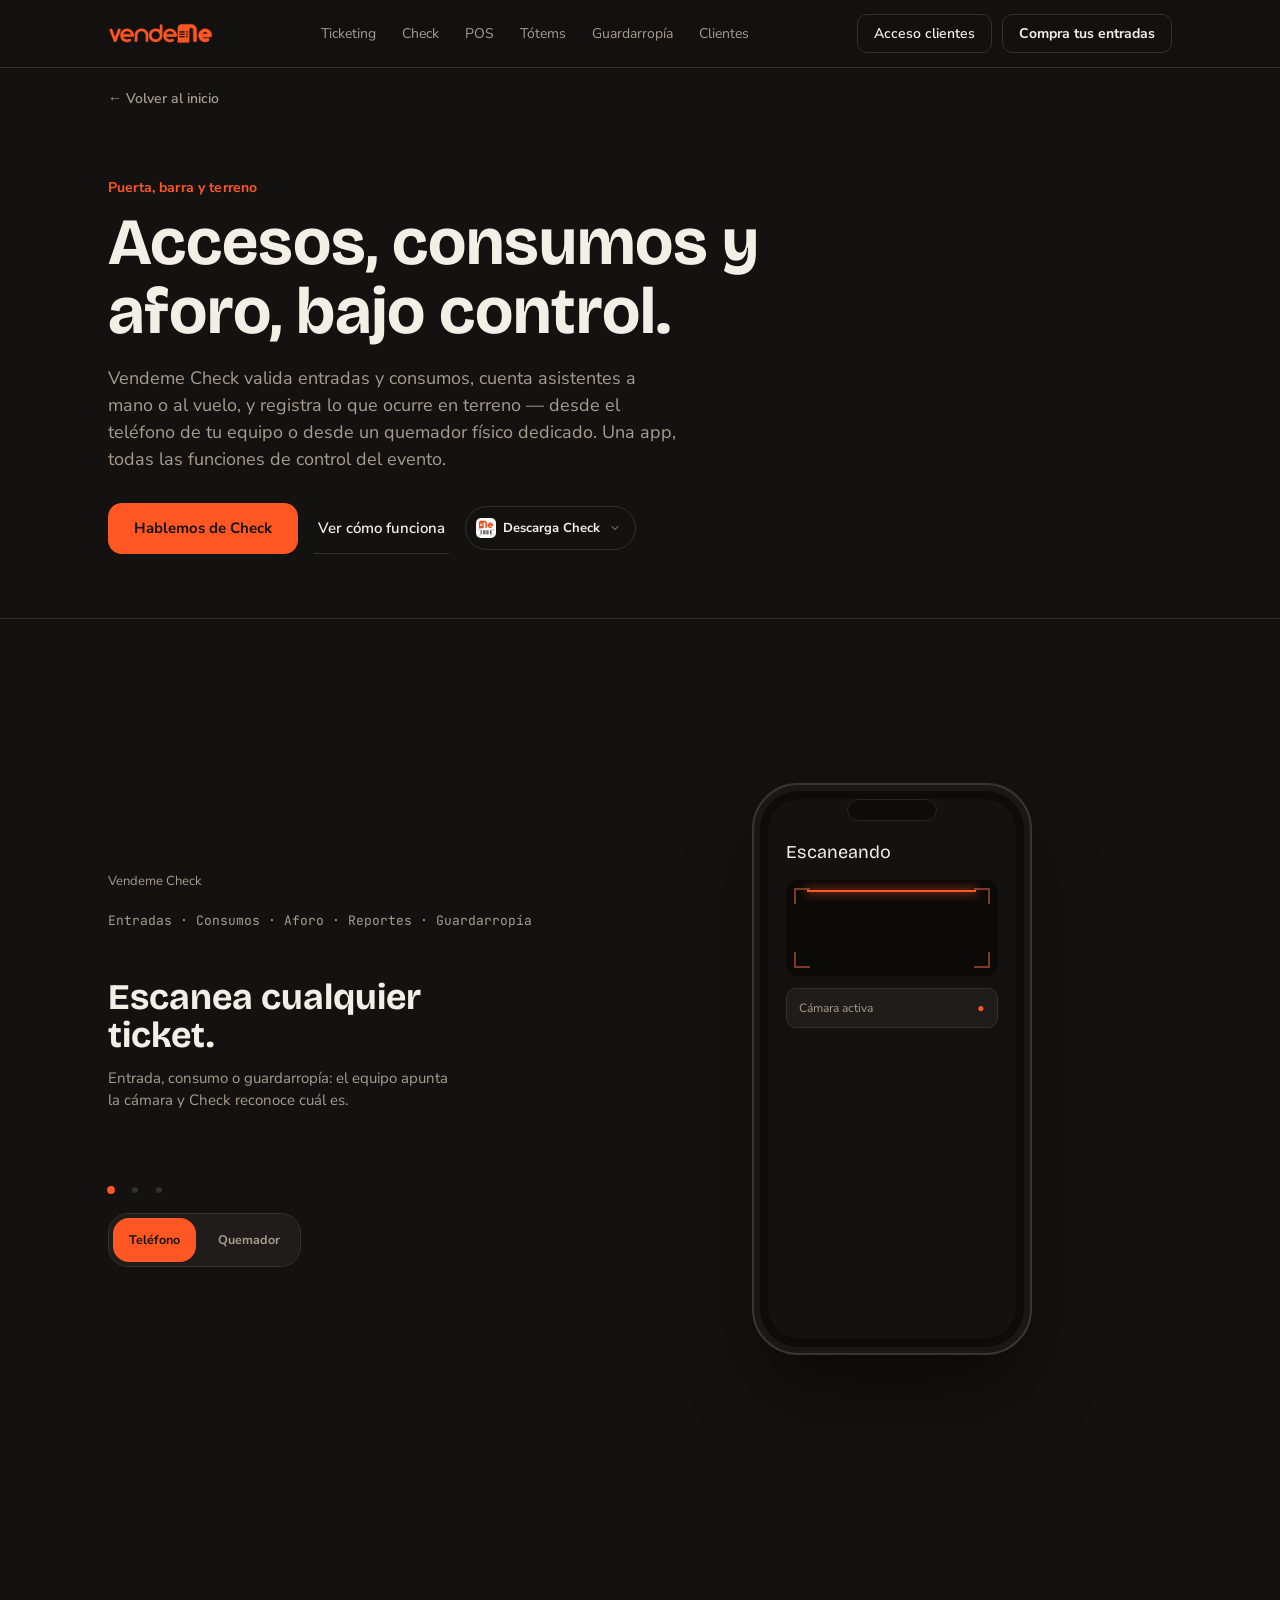
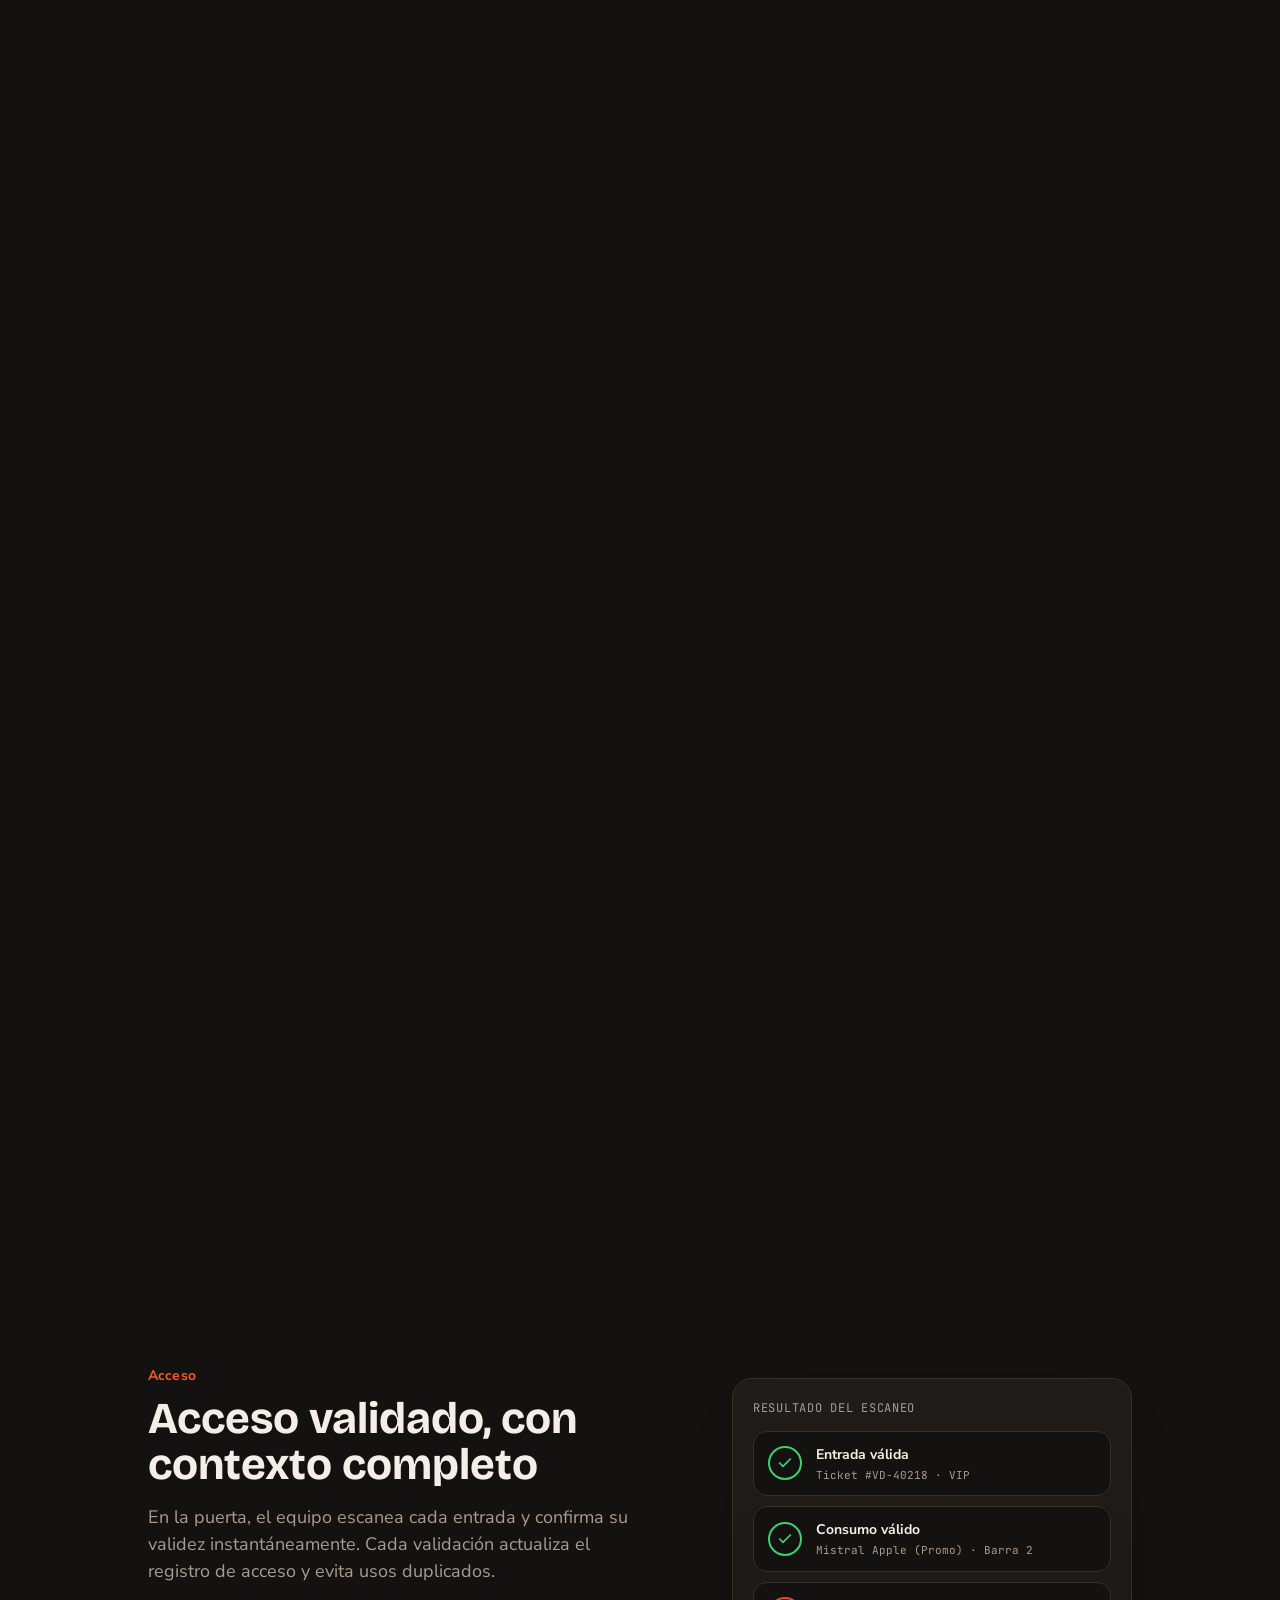
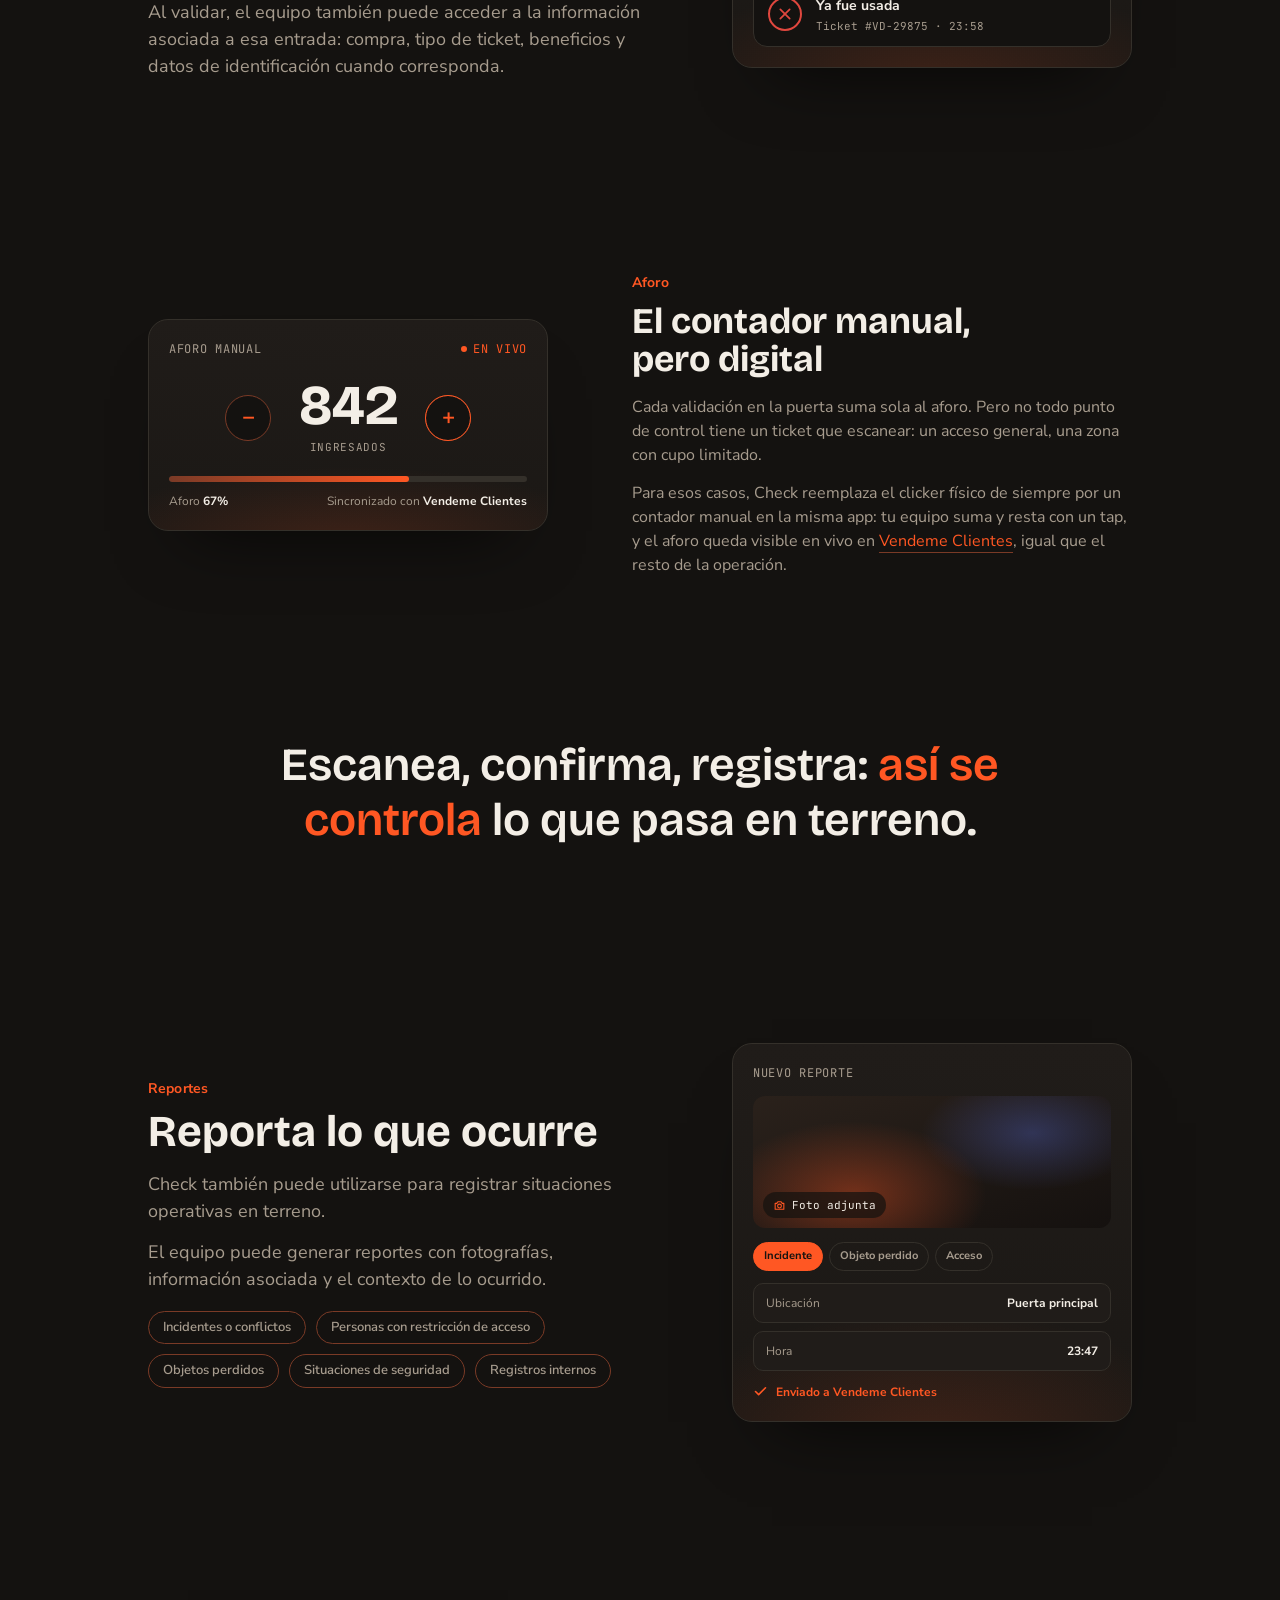
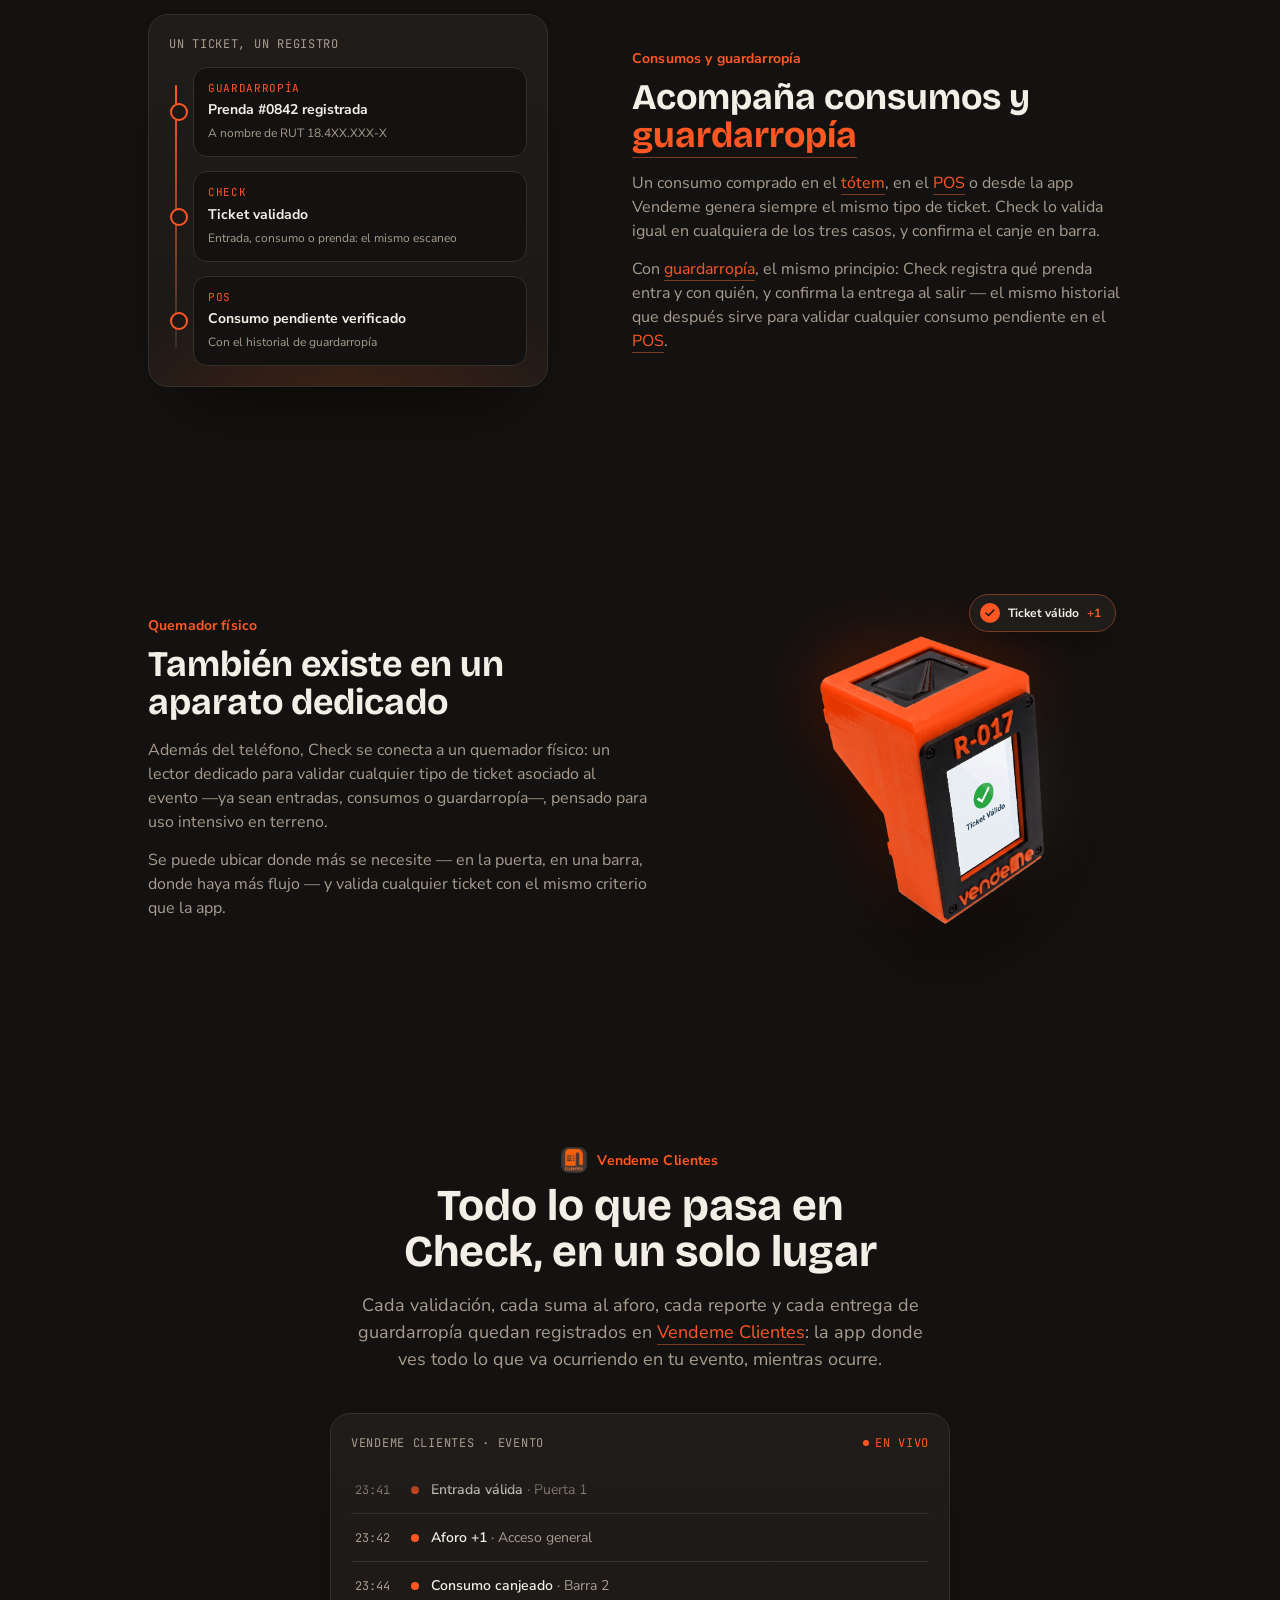
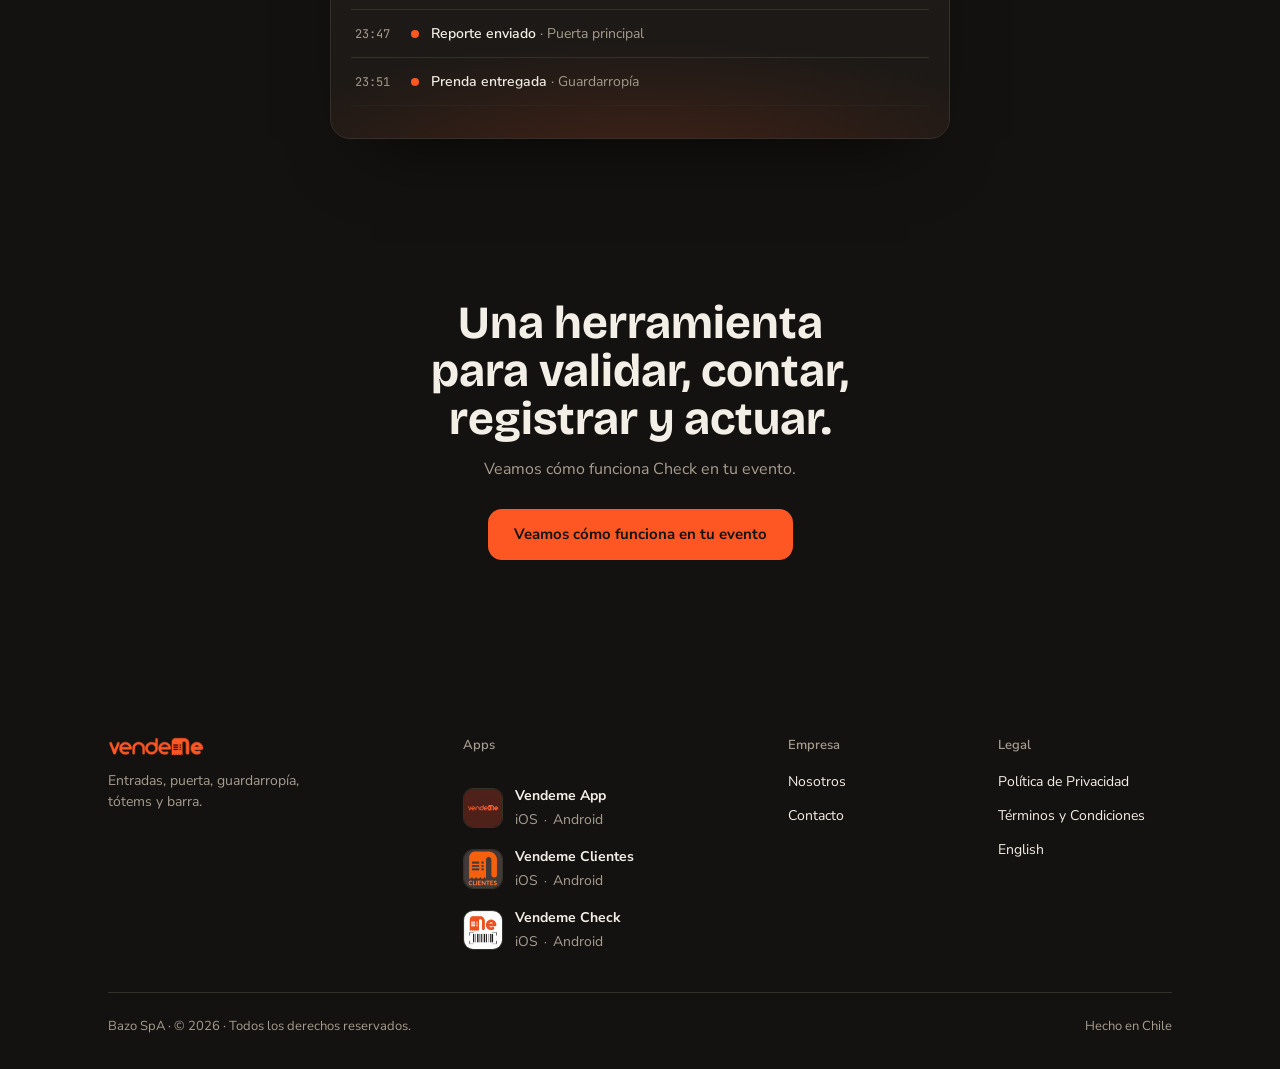
==== commit a8e6ceea: "Reach max Impeccable score: mechanical sweep + per-page critique fixes - Sitewide: nav CTAs (Acceso " ====
--- a/check.html
+++ b/check.html
@@ -25,8 +25,8 @@
       <li><a href="clientes.html">Clientes</a></li>
     </ul>
     <div class="nav-buttons">
-      <a class="nav-cta" href="https://clientes.vendeme.app">Acceso clientes</a>
-      <a class="nav-cta-primary" href="https://app.vendeme.app/">Compra tus entradas</a>
+      <a class="nav-cta" href="https://clientes.vendeme.app" target="_blank" rel="noopener">Acceso clientes</a>
+      <a class="nav-cta-primary" href="https://app.vendeme.app/" target="_blank" rel="noopener">Compra tus entradas</a>
       <button class="nav-toggle" aria-label="Abrir menú" aria-expanded="false">
         <svg class="i-open" viewBox="0 0 24 24" fill="none" xmlns="http://www.w3.org/2000/svg"><path d="M3 6h18M3 12h18M3 18h18" stroke="currentColor" stroke-width="2" stroke-linecap="round"/></svg>
         <svg class="i-close" viewBox="0 0 24 24" fill="none" xmlns="http://www.w3.org/2000/svg"><path d="M5 5l14 14M19 5L5 19" stroke="currentColor" stroke-width="2" stroke-linecap="round"/></svg>
@@ -44,8 +44,8 @@
         <li><a href="clientes.html">Clientes</a></li>
       </ul>
       <div class="nav-mobile-actions">
-        <a class="nav-cta" href="https://clientes.vendeme.app">Acceso clientes</a>
-        <a class="nav-cta-primary" href="https://app.vendeme.app/">Compra tus entradas</a>
+        <a class="nav-cta" href="https://clientes.vendeme.app" target="_blank" rel="noopener">Acceso clientes</a>
+        <a class="nav-cta-primary" href="https://app.vendeme.app/" target="_blank" rel="noopener">Compra tus entradas</a>
       </div>
     </div>
   </div>
@@ -174,7 +174,7 @@
             <div class="vc-label"><span>Resultado del escaneo</span></div>
             <div class="vc-result valid">
               <span class="badge"><svg viewBox="0 0 24 24" fill="none"><path d="M4 12l5 5L20 6" stroke="currentColor" stroke-width="2.6" stroke-linecap="round" stroke-linejoin="round"/></svg></span>
-              <div><strong>Entrada válida</strong><span class="sub">Ticket #VD-38291 · General</span></div>
+              <div><strong>Entrada válida</strong><span class="sub">Ticket #VD-40218 · VIP</span></div>
             </div>
             <div class="vc-result valid">
               <span class="badge"><svg viewBox="0 0 24 24" fill="none"><path d="M4 12l5 5L20 6" stroke="currentColor" stroke-width="2.6" stroke-linecap="round" stroke-linejoin="round"/></svg></span>
@@ -182,7 +182,7 @@
             </div>
             <div class="vc-result invalid">
               <span class="badge"><svg viewBox="0 0 24 24" fill="none"><path d="M5 5l14 14M19 5L5 19" stroke="currentColor" stroke-width="2.6" stroke-linecap="round" stroke-linejoin="round"/></svg></span>
-              <div><strong>Ya fue usada</strong><span class="sub">Ticket #VD-30144 · 23:41</span></div>
+              <div><strong>Ya fue usada</strong><span class="sub">Ticket #VD-29875 · 23:58</span></div>
             </div>
           </div>
         </div>
--- a/assets/css/style.css
+++ b/assets/css/style.css
@@ -236,6 +236,8 @@
   flex:1; border-bottom:1px dotted rgba(36,31,25,0.4); transform:translateY(-3px);
 }
 .receipt-row .tag{ flex:none; color:var(--paper-muted); font-size:12px; }
+/* static signifier that the row leads somewhere — :hover alone never reaches a touch visitor */
+.receipt-row::after{ content:"›"; flex:none; color:var(--paper-muted); font-weight:700; margin-left:2px; }
 .receipt-total{
   display:flex; justify-content:space-between; align-items:baseline;
   font-size:14px; font-weight:700; margin-top:2px;
@@ -249,7 +251,7 @@
     var(--paper-text) 10px 13px, transparent 13px 15px,
     var(--paper-text) 15px 16px, transparent 16px 22px);
 }
-.receipt-id{ text-align:center; font-size:10px; color:var(--paper-muted); margin-top:6px; letter-spacing:0.06em; }
+.receipt-id{ text-align:center; font-size:11px; color:var(--paper-muted); margin-top:6px; letter-spacing:0.06em; }
 
 @keyframes receipt-feed{
   from{ clip-path:inset(0 0 100% 0); transform:translateY(-24px) rotate(-1.6deg); }
@@ -395,7 +397,7 @@
 .contact-copy p{color:var(--muted); margin-top:16px; max-width:42ch;}
 .contact-card{ border:1px solid var(--line); border-radius:20px; padding:32px; background:var(--surface); }
 .contact-row{
-  display:flex; flex-direction:column; gap:5px;
+  position:relative; display:flex; flex-direction:column; gap:5px;
   padding:16px 0; border-bottom:1px solid var(--line);
 }
 .contact-row:last-child{border-bottom:none;}
@@ -405,7 +407,11 @@
 .contact-row a, .contact-row > span:last-child{
   font-size:17px; font-weight:600; word-break:break-word;
 }
+.contact-row a{ position:relative; }
+.contact-row a::after{ content:""; position:absolute; inset:-16px -4px; }
 .contact-row a:hover{color:var(--amber);}
+.contact-actions{ display:flex; align-items:center; gap:10px; flex-wrap:wrap; }
+.contact-actions .sep{ color:var(--muted); font-weight:400; }
 .contact-person{ display:flex; align-items:center; gap:12px; margin-top:22px; }
 .avatar{
   width:40px; height:40px; border-radius:50%; background:var(--bg-alt);
@@ -439,7 +445,7 @@
 .cal-nav:disabled:hover{ border-color:var(--line); color:var(--text); }
 .cal-weekdays{
   display:grid; grid-template-columns:repeat(7,minmax(0,1fr)); text-align:center;
-  font-family:'JetBrains Mono', monospace; font-size:10.5px; color:var(--muted);
+  font-family:'JetBrains Mono', monospace; font-size:11px; color:var(--muted);
   text-transform:uppercase; letter-spacing:.04em; margin-bottom:10px;
 }
 .cal-grid{ display:grid; grid-template-columns:repeat(7,minmax(0,1fr)); gap:5px; }
@@ -449,6 +455,10 @@
   border:1px solid transparent; cursor:pointer;
   transition:background .15s ease, border-color .15s ease, color .15s ease, transform .15s ease;
 }
+/* the visible cell can't reach 44px on a phone-width 7-column grid without the calendar
+   overflowing its card — an invisible hit area closes the rest of the gap so the tap
+   target still hits 44px even though the drawn square stays smaller */
+.cal-day:not(.is-empty)::before{ content:""; position:absolute; inset:-3px; }
 .cal-day:hover{ border-color:var(--amber); color:var(--amber); transform:translateY(-1px); }
 .cal-day.is-today{ border-color:var(--amber-dim); font-weight:700; }
 .cal-day.is-disabled{ color:var(--muted); opacity:.32; cursor:not-allowed; background:transparent; }
@@ -456,8 +466,9 @@
 .cal-day.is-empty{ visibility:hidden; cursor:default; }
 @media (max-width:860px){
   .availability{ grid-template-columns:1fr; gap:28px; margin-top:48px; padding-top:40px; }
-  .availability-calendar{ padding:16px; }
-  .cal-grid{ gap:4px; }
+  .availability-calendar{ padding:10px; }
+  .cal-grid{ gap:3px; }
+  .cal-day:not(.is-empty)::before{ inset:-2px; }
 }
 
 /* Modal: date inquiry */
@@ -484,7 +495,7 @@
   width:54px; height:54px; border-radius:12px; background:var(--bg-alt); border:1px solid var(--line);
   margin-bottom:16px;
 }
-.avail-date-badge .m{ font-family:'JetBrains Mono', monospace; font-size:10px; color:var(--amber); text-transform:uppercase; letter-spacing:.04em; }
+.avail-date-badge .m{ font-family:'JetBrains Mono', monospace; font-size:11px; color:var(--amber); text-transform:uppercase; letter-spacing:.04em; }
 .avail-date-badge .d{ font-family:'Bricolage Grotesque',sans-serif; font-weight:800; font-size:19px; line-height:1.1; }
 .avail-modal-card h3{ font-size:20px; }
 .avail-modal-card > p{ color:var(--muted); font-size:14px; margin-top:8px; }
@@ -536,7 +547,7 @@
 .app-plat{ font-size:12.5px; color:var(--muted); }
 .app-plat a{ color:var(--muted); }
 .app-plat a:hover{ color:var(--amber); }
-.app-plat .sep{ margin:0 6px; color:var(--line); }
+.app-plat .sep{ margin:0 6px; color:var(--muted); }
 .footer-bottom{
   display:flex; justify-content:space-between; align-items:center; flex-wrap:wrap; gap:12px;
   padding-top:24px; font-size:13px; color:var(--muted);
@@ -673,7 +684,7 @@
 .vc-photo-tag{
   position:absolute; left:10px; bottom:10px; display:inline-flex; align-items:center; gap:6px;
   padding:5px 10px; border-radius:20px; background:rgba(20,18,16,.72); backdrop-filter:blur(6px);
-  font-family:'JetBrains Mono', monospace; font-size:10.5px; color:var(--text);
+  font-family:'JetBrains Mono', monospace; font-size:11px; color:var(--text);
 }
 .vc-photo-tag svg{ width:13px; height:13px; color:var(--amber); }
 .vc .report-type-row{ margin:0 0 12px; }
@@ -691,7 +702,7 @@
   content:""; position:absolute; left:-24px; top:50%; width:14px; height:14px; border-radius:50%;
   background:var(--bg-alt); border:2px solid var(--amber); transform:translateY(-50%);
 }
-.vc-step small{ display:block; margin-bottom:3px; font-family:'JetBrains Mono', monospace; font-size:10.5px; color:var(--amber); text-transform:uppercase; letter-spacing:.06em; }
+.vc-step small{ display:block; margin-bottom:3px; font-family:'JetBrains Mono', monospace; font-size:11px; color:var(--amber); text-transform:uppercase; letter-spacing:.06em; }
 .vc-step strong{ display:block; color:var(--text); font-size:14px; }
 .vc-step span{ font-size:12px; color:var(--muted); }
 
@@ -738,7 +749,7 @@
 
 .vc-pill{
   flex:none; padding:3px 9px; border-radius:20px; border:1px solid var(--line);
-  font-family:'JetBrains Mono', monospace; font-size:10.5px; color:var(--muted); text-transform:uppercase; letter-spacing:.05em;
+  font-family:'JetBrains Mono', monospace; font-size:11px; color:var(--muted); text-transform:uppercase; letter-spacing:.05em;
 }
 .vc-pill.on{ color:#171310; background:var(--amber); border-color:var(--amber); font-weight:700; }
 
@@ -791,7 +802,7 @@
   background:var(--bg); border:1px solid var(--line);
 }
 .vc-node b{ display:block; color:var(--text); font-size:14px; }
-.vc-node small{ display:block; margin-top:3px; font-family:'JetBrains Mono', monospace; font-size:10.5px; color:var(--muted); }
+.vc-node small{ display:block; margin-top:3px; font-family:'JetBrains Mono', monospace; font-size:11px; color:var(--muted); }
 .vc-node.on{ border-color:var(--amber); box-shadow:0 0 0 3px rgba(255,87,35,.12); }
 .vc-node.on small{ color:var(--amber); }
 .vc-node.opt{ animation:vc-light 8s ease-in-out infinite; animation-delay:calc(var(--i) * 1.6s); }
@@ -850,7 +861,7 @@
 .vc-merge-svg path{ fill:none; stroke:currentColor; stroke-width:2; stroke-dasharray:4 4; vector-effect:non-scaling-stroke; }
 .vc-merge-arrow{ display:none; text-align:center; color:var(--amber); font-size:18px; line-height:1; }
 .vc-chip{ padding:12px 14px; border-radius:14px; background:var(--bg); border:1px solid var(--line); }
-.vc-chip small{ display:block; margin-bottom:3px; font-family:'JetBrains Mono', monospace; font-size:10.5px; color:var(--muted); text-transform:uppercase; letter-spacing:.06em; }
+.vc-chip small{ display:block; margin-bottom:3px; font-family:'JetBrains Mono', monospace; font-size:11px; color:var(--muted); text-transform:uppercase; letter-spacing:.06em; }
 .vc-chip strong{ display:block; color:var(--text); font-size:13.5px; }
 .vc-chip.out{ border-color:var(--amber); padding:16px 14px; }
 .vc-chip.out small{ color:var(--amber); }
@@ -865,7 +876,7 @@
 .vc-chip.out .vc-tags{ display:flex; flex-wrap:wrap; gap:5px; margin-top:10px; }
 .vc-chip.out .vc-tags i{
   font-style:normal; padding:3px 8px; border-radius:20px; border:1px solid var(--amber-dim);
-  font-family:'JetBrains Mono', monospace; font-size:10px; color:var(--muted);
+  font-family:'JetBrains Mono', monospace; font-size:11px; color:var(--muted);
 }
 
 /* Clientes: sales curve that draws itself, plus a stat trio */
@@ -947,7 +958,7 @@
 .vc-stepcard h3{ margin:6px 0 8px; font-size:23px; }
 section.content-block .vc-stepcard p{ margin:0; max-width:none; font-size:14px; line-height:1.5; color:var(--muted); }
 .vc-scene{ margin-top:auto; padding-top:20px; display:flex; flex-direction:column; justify-content:flex-end; gap:7px; min-height:112px; }
-.vc-noterow{ display:flex; align-items:center; gap:9px; font-family:'JetBrains Mono', monospace; font-size:10.5px; color:var(--muted); }
+.vc-noterow{ display:flex; align-items:center; gap:9px; font-family:'JetBrains Mono', monospace; font-size:11px; color:var(--muted); }
 .vc-noterow::before{ content:""; width:6px; height:6px; border-radius:50%; flex:none; background:var(--amber); }
 .vc-noterow b{ font-weight:400; color:var(--text); }
 .vc-skel{ height:8px; border-radius:4px; background:var(--line); }
@@ -960,7 +971,7 @@
 .vc-loop{ display:flex; align-items:center; gap:12px; }
 .vc-loop svg{ width:44px; height:44px; flex:none; fill:none; stroke:var(--amber); stroke-width:2.4; stroke-linecap:round; stroke-linejoin:round; animation:vc-spin 14s linear infinite; }
 @keyframes vc-spin{ to{ transform:rotate(360deg); } }
-.vc-loop span{ font-family:'JetBrains Mono', monospace; font-size:10.5px; color:var(--muted); line-height:1.5; }
+.vc-loop span{ font-family:'JetBrains Mono', monospace; font-size:11px; color:var(--muted); line-height:1.5; }
 .vc-loop b{ display:block; font-weight:400; color:var(--text); }
 @media (max-width:900px){
   .vc-steps{
@@ -987,7 +998,7 @@
 .vc-route .from{ padding:6px 13px; border-radius:20px; background:var(--amber); color:#171310; font-weight:800; font-size:12.5px; }
 .vc-route .sep{ color:var(--amber-dim); font-size:14px; }
 .vc-route .to{ padding:5px 11px; border-radius:20px; border:1px solid var(--line); color:var(--muted); font-size:12px; }
-.vc-hint{ margin-top:12px; font-family:'JetBrains Mono', monospace; font-size:10.5px; color:var(--muted); }
+.vc-hint{ margin-top:12px; font-family:'JetBrains Mono', monospace; font-size:11px; color:var(--muted); }
 
 /* Home: entry-point cards ("where should you start?"), same grid/carousel as the Nosotros step cards */
 #puertas{ display:block; min-height:auto; }
@@ -1001,7 +1012,7 @@
 .vc-doorcard h3{ margin:6px 0 8px; font-size:24px; }
 .vc-doorcard p{ margin:0; font-size:14px; line-height:1.5; color:var(--muted); }
 .vc-doorcard .add{ margin-top:auto; padding-top:20px; }
-.vc-doorcard .add small{ display:block; margin-bottom:8px; font-family:'JetBrains Mono', monospace; font-size:10.5px; color:var(--muted); text-transform:uppercase; letter-spacing:.06em; }
+.vc-doorcard .add small{ display:block; margin-bottom:8px; font-family:'JetBrains Mono', monospace; font-size:11px; color:var(--muted); text-transform:uppercase; letter-spacing:.06em; }
 .vc-doorcard .vc-route{ border-top:none; padding:0; }
 /* Impeccable /quieter, P2: one .kicker already carries the section's signal; the 4 repeated cards
    (icon + eyebrow + link, x4) no longer each carry their own amber — quiet until hovered */
@@ -1030,20 +1041,20 @@
 .vc-zone{
   position:absolute; display:flex; align-items:flex-end; padding:7px 9px; border-radius:10px;
   border:1px solid var(--line); background:rgba(255,255,255,.025);
-  font-family:'JetBrains Mono', monospace; font-size:10px; color:var(--muted); text-transform:uppercase; letter-spacing:.05em;
+  font-family:'JetBrains Mono', monospace; font-size:11px; color:var(--muted); text-transform:uppercase; letter-spacing:.05em;
 }
 .vc-zone.dashed{ border-style:dashed; }
 .vc-zone.tables{ background:radial-gradient(circle 5px, rgba(167,156,142,.35) 96%, transparent) 0 0 / 30px 30px, rgba(255,255,255,.025); }
 .vc-pos{ position:absolute; width:12px; height:12px; margin:-6px 0 0 -6px; border-radius:4px; background:var(--amber); box-shadow:0 0 0 4px rgba(255,87,35,.2); }
 .vc-pos::after{ content:""; position:absolute; inset:-1px; border-radius:4px; border:1px solid var(--amber); animation:vc-ripple 2.6s ease-out infinite; animation-delay:calc(var(--i) * .5s); }
-.vc-floor-legend{ display:flex; justify-content:space-between; gap:10px; margin-top:12px; font-family:'JetBrains Mono', monospace; font-size:10.5px; color:var(--muted); }
+.vc-floor-legend{ display:flex; justify-content:space-between; gap:10px; margin-top:12px; font-family:'JetBrains Mono', monospace; font-size:11px; color:var(--muted); }
 .vc-floor-legend i{ display:inline-block; width:9px; height:9px; margin-right:6px; border-radius:3px; background:var(--amber); vertical-align:middle; }
 
 /* POS + Tótems: the same catalogue and stock on two devices, in step */
 @property --stock{ syntax:'<integer>'; inherits:false; initial-value:120; }
 .vc-sync{ display:grid; grid-template-columns:1fr 1fr; gap:12px; }
 .vc-stockcard{ padding:14px; border-radius:14px; background:var(--bg); border:1px solid var(--line); min-width:0; }
-.vc-stockcard small{ display:block; font-family:'JetBrains Mono', monospace; font-size:10.5px; color:var(--muted); text-transform:uppercase; letter-spacing:.06em; }
+.vc-stockcard small{ display:block; font-family:'JetBrains Mono', monospace; font-size:11px; color:var(--muted); text-transform:uppercase; letter-spacing:.06em; }
 .vc-stockcard b{ display:block; margin:8px 0 10px; font-size:13px; font-weight:600; color:var(--text); }
 .vc-stock{ counter-reset:stock var(--stock); animation:vc-stock 12s steps(1, end) infinite; font-family:'Bricolage Grotesque', sans-serif; font-size:38px; line-height:1; color:var(--text); font-variant-numeric:tabular-nums; }
 .vc-stock::after{ content:counter(stock); }
@@ -1073,14 +1084,14 @@
 /* Tótems: waiting lines, with and without self-service points */
 .vc-lane{ display:flex; align-items:center; gap:14px; padding:14px 0; border-top:1px solid var(--line); }
 .vc-label + .vc-lane{ border-top:none; padding-top:2px; }
-.vc-lane-title{ flex:none; width:86px; font-family:'JetBrains Mono', monospace; font-size:10.5px; line-height:1.4; color:var(--muted); text-transform:uppercase; letter-spacing:.05em; }
+.vc-lane-title{ flex:none; width:86px; font-family:'JetBrains Mono', monospace; font-size:11px; line-height:1.4; color:var(--muted); text-transform:uppercase; letter-spacing:.05em; }
 .vc-lane-body{ flex:1; min-width:0; display:flex; flex-direction:column; gap:9px; }
 .vc-qrow{ display:flex; align-items:center; gap:14px; }
 .vc-queue{ display:flex; flex:1; flex-wrap:wrap; gap:5px; min-width:0; }
 .vc-queue i{ width:11px; height:11px; border-radius:50%; background:var(--muted); opacity:.35; animation:vc-wait 3.2s ease-in-out infinite; animation-delay:calc(var(--i) * .16s); }
 @keyframes vc-wait{ 0%, 100%{ opacity:.3; } 45%{ opacity:.9; background:var(--amber); } }
 .vc-point{ flex:none; width:24px; height:24px; border-radius:7px; border:2px solid var(--amber); }
-.vc-lane-stat{ margin-top:2px; font-family:'JetBrains Mono', monospace; font-size:10.5px; color:var(--amber); }
+.vc-lane-stat{ margin-top:2px; font-family:'JetBrains Mono', monospace; font-size:11px; color:var(--amber); }
 /* Impeccable /colorize, P2: the same amber was marking the problem lane and the solution
    lane — the signal color should only mark the one thing worth noticing (the improved result) */
 .vc-lane:first-of-type .vc-lane-stat{ color:var(--muted); }
@@ -1124,7 +1135,6 @@
 .vc-map svg{ position:absolute; inset:0; width:100%; height:100%; }
 .vc-map svg path{ fill:none; stroke:rgba(96,124,255,.2); stroke-width:14; stroke-linecap:round; }
 .vc-map-pin{ position:absolute; left:52%; top:46%; width:16px; height:16px; margin:-8px 0 0 -8px; border-radius:50%; background:var(--amber); box-shadow:0 0 0 5px rgba(255,87,35,.22); }
-.vc-map-pin::after{ content:""; position:absolute; inset:-1px; border-radius:50%; border:1px solid var(--amber); animation:vc-ripple 2.4s ease-out infinite; }
 .vc-map-tag{
   position:absolute; left:52%; top:46%; transform:translate(18px, -50%); white-space:nowrap;
   padding:7px 12px; border-radius:20px; background:var(--surface); border:1px solid var(--amber-dim);
@@ -1145,12 +1155,16 @@
 }
 
 @media (prefers-reduced-motion: reduce){
-  .vc-feed-list, .vc-toast, .vc-tally-btn.plus::after, .vc-live::before, .vc-node.opt, .claim-scan, .claim-stamp, .vc-merge-svg.flow path, .vc-eq i, .vc-loop svg, .vc-moment, .vc-foot::before, .vc-map-pin::after, .rcpt-row, .rcpt-qr, .vc-pos::after, .vc-stock, .vc-queue i, .vc-state, .vc-cardico::after{ animation:none; }
+  .vc-feed-list, .vc-toast, .vc-tally-btn.plus::after, .vc-live::before, .vc-node.opt, .claim-scan, .claim-stamp, .vc-merge-svg.flow path, .vc-eq i, .vc-loop svg, .vc-moment, .vc-foot::before, .rcpt-row, .rcpt-qr, .vc-pos::after, .vc-stock, .vc-queue i, .vc-state, .vc-cardico::after{ animation:none; }
   .vc-state:first-child{ opacity:1; }
   .vc-toast{ opacity:1; }
   .claim-stamp{ opacity:.92; }
   .reveal .vc-line, .reveal .vc-area, .reveal .vc-now, .reveal .vc-ring{ transition:none; }
   .reveal .vc-bar.grow i, .reveal .vc-spark i{ transition:none; }
+  /* the feed is static without the scroll animation — tall enough to show all 6 unique rows
+     (not just the first 5), so the one warn-state row isn't the sole event nobody with reduced
+     motion ever sees */
+  .vc-feed{ height:284px; }
 }
 
 /* Full-bleed cinematic photo break, caption fading into the page */
@@ -1292,7 +1306,7 @@
 .totem-screen-frame .screen-panel.center.active{ transform:scale(1.09); }
 .totem-screen-frame .screen-panel.center .qr-grid{ margin:8px auto 0; }
 .totem-screen-frame h4, .totem-screen-frame .mock-title{ font-size:14px; margin-bottom:10px; }
-.totem-screen-frame .device-row{ font-size:10.5px; padding:7px 9px; }
+.totem-screen-frame .device-row{ font-size:11px; padding:7px 9px; }
 /* Impeccable /layout, P2: on the dedicated Tótems page (not the smaller home-page preview),
    the desktop mockup was rendering *smaller* than the mobile fix this session landed at. */
 #totems-device img{ max-width:340px; }
@@ -1345,7 +1359,7 @@
   gap:16px; text-align:center; padding:32px 20px;
 }
 .ticket-qr-full .event{ font-family:'JetBrains Mono', monospace; font-size:11px; color:var(--muted); }
-.ticket-qr-full .holder{ font-family:'JetBrains Mono', monospace; font-size:10px; color:var(--muted); }
+.ticket-qr-full .holder{ font-family:'JetBrains Mono', monospace; font-size:11px; color:var(--muted); }
 
 /* Guardarropía tool-visual: the claim ticket itself, in the same paper language as the hero receipt */
 .claim-ticket{
@@ -1399,6 +1413,7 @@
   appearance:none; border:none; background:none; cursor:pointer;
   font-family:'Nunito Sans', sans-serif; font-size:12.5px; font-weight:700;
   color:var(--muted); padding:7px 16px; border-radius:16px; transition:background .18s ease, color .18s ease;
+  display:inline-flex; align-items:center; justify-content:center; min-height:44px;
 }
 .cv-btn.active{ background:var(--amber); color:#171310; }
 
@@ -1551,6 +1566,15 @@
   #pos-device .pos-screen-frame .device-row, #totems-device .totem-screen-frame .device-row{
     font-size:11px; padding:7px 8px; margin-bottom:5px; gap:6px;
   }
+
+  /* same illegible-mockup bug, home page's smaller chapter preview of the same two devices */
+  #home-pos-device img, #home-totems-device img{ max-width:none; max-height:340px; }
+  .tool-stage.is-photo:has(#home-pos-device), .tool-stage.is-photo:has(#home-totems-device){ min-height:380px; }
+  #home-pos-device .pos-screen-frame h4, #home-totems-device .totem-screen-frame h4,
+  #home-pos-device .pos-screen-frame .mock-title, #home-totems-device .totem-screen-frame .mock-title{ font-size:11px; margin-bottom:5px; }
+  #home-pos-device .pos-screen-frame .device-row, #home-totems-device .totem-screen-frame .device-row{
+    font-size:11px; padding:6px 7px; margin-bottom:4px; gap:5px;
+  }
 }
 
 /* ===== 3D scene (legacy, kept for pages that still reference it) ===== */
@@ -1612,7 +1636,7 @@
   background:linear-gradient(135deg, var(--amber-dim), var(--bg));
 }
 .event-card .name{font-size:11px; font-weight:700; color:var(--text);}
-.event-card .date{font-size:10px; color:var(--muted); margin-top:2px;}
+.event-card .date{font-size:11px; color:var(--muted); margin-top:2px;}
 .cartelera-cta{
   margin:0 22px 22px; padding:11px; text-align:center;
   background:var(--amber); color:#171310; border-radius:8px; font-weight:700; font-size:13px;
@@ -1686,8 +1710,11 @@
   #ticketing-pin .mini-browser{ width:380px; }
 }
 @media (max-width:860px){
-  #ticketing-pin .mini-browser{ width:min(440px, 84vw); }
-  #ticketing-pin .mini-phone{ zoom:0.82; }
+  /* phones: one device, at full size, instead of two shrunken ones (same reasoning as #clientes-pin
+     below — the buyer viewing this page on a phone gets no value from a scaled-down web screenshot) */
+  #ticketing-pin .pin-visual-row .pin-visual-side:first-child{ display:none; }
+  #ticketing-pin .pin-visual-row .pin-visual-side:last-child{ justify-content:center; width:100%; }
+  #ticketing-pin .mini-phone{ zoom:1; }
 }
 
 /* Clientes pin: both mockups sit close to the centre and are big enough to read (the phone's 12px text was
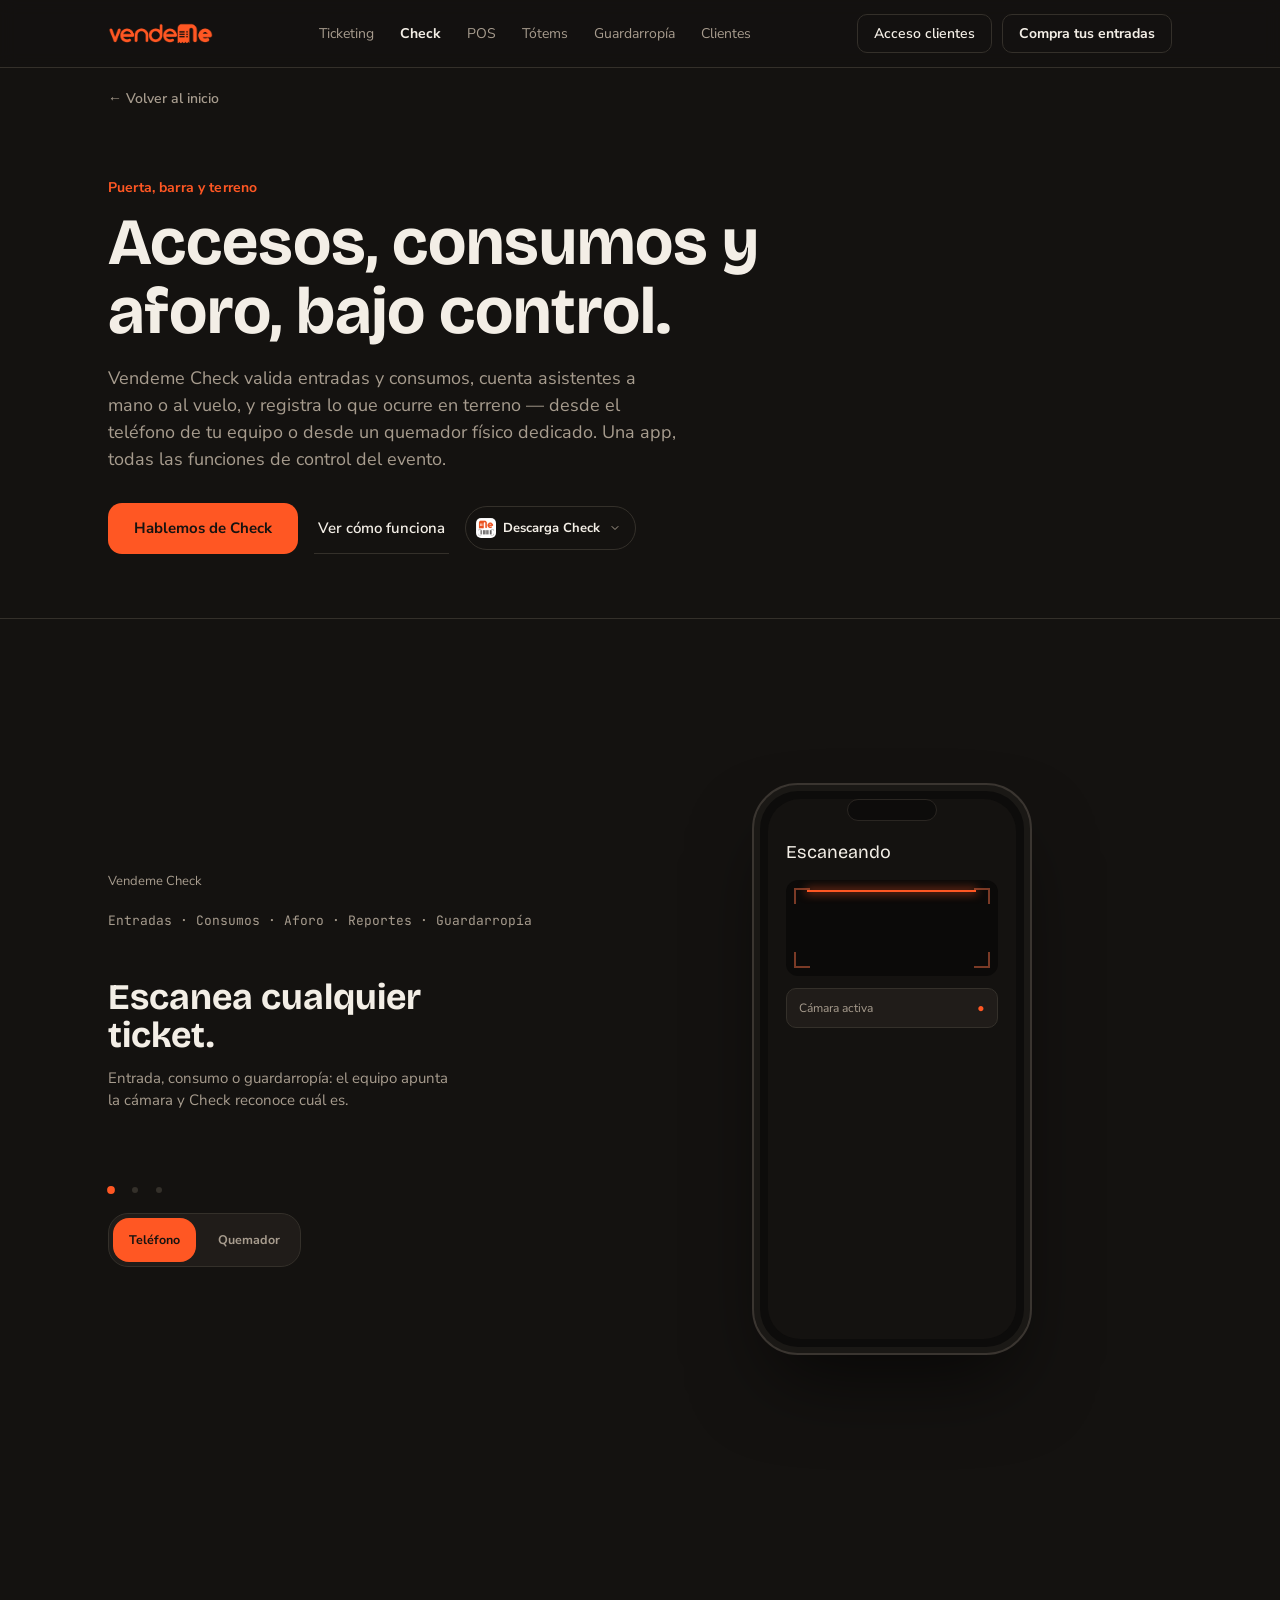
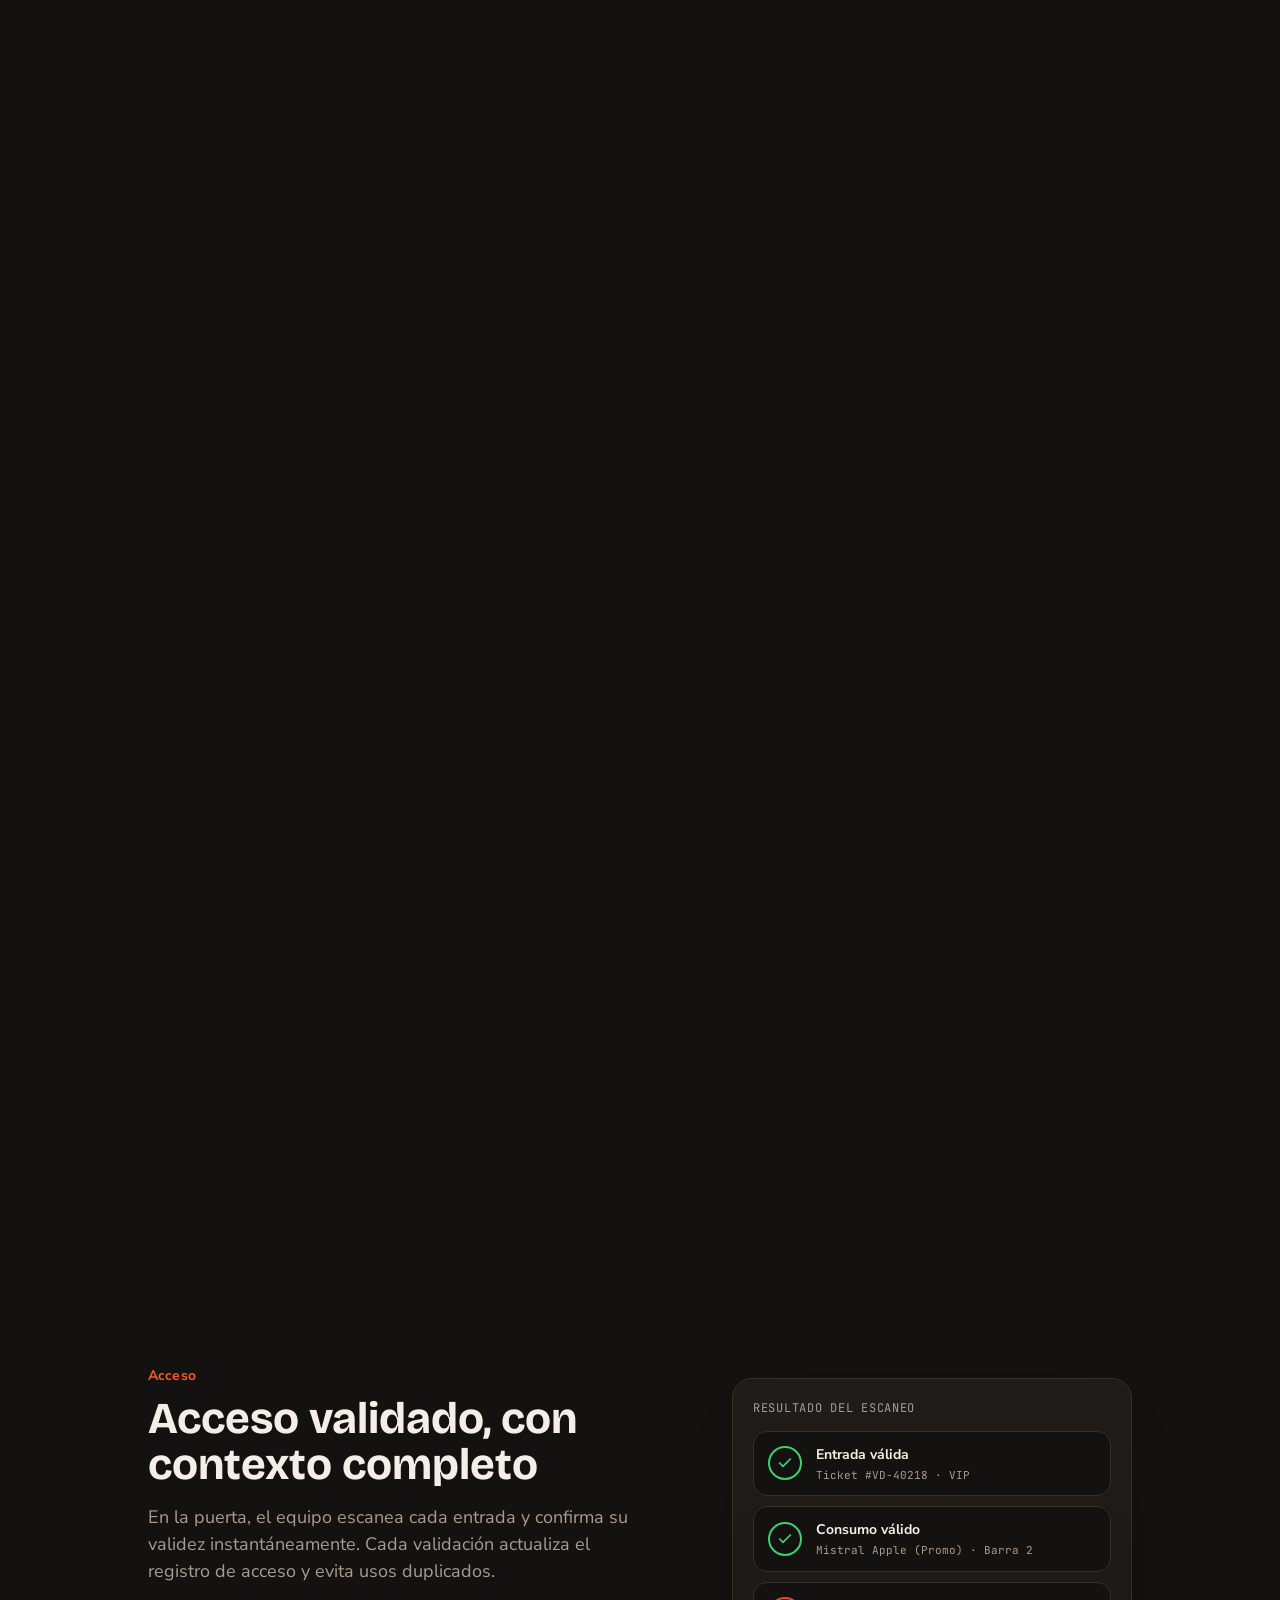
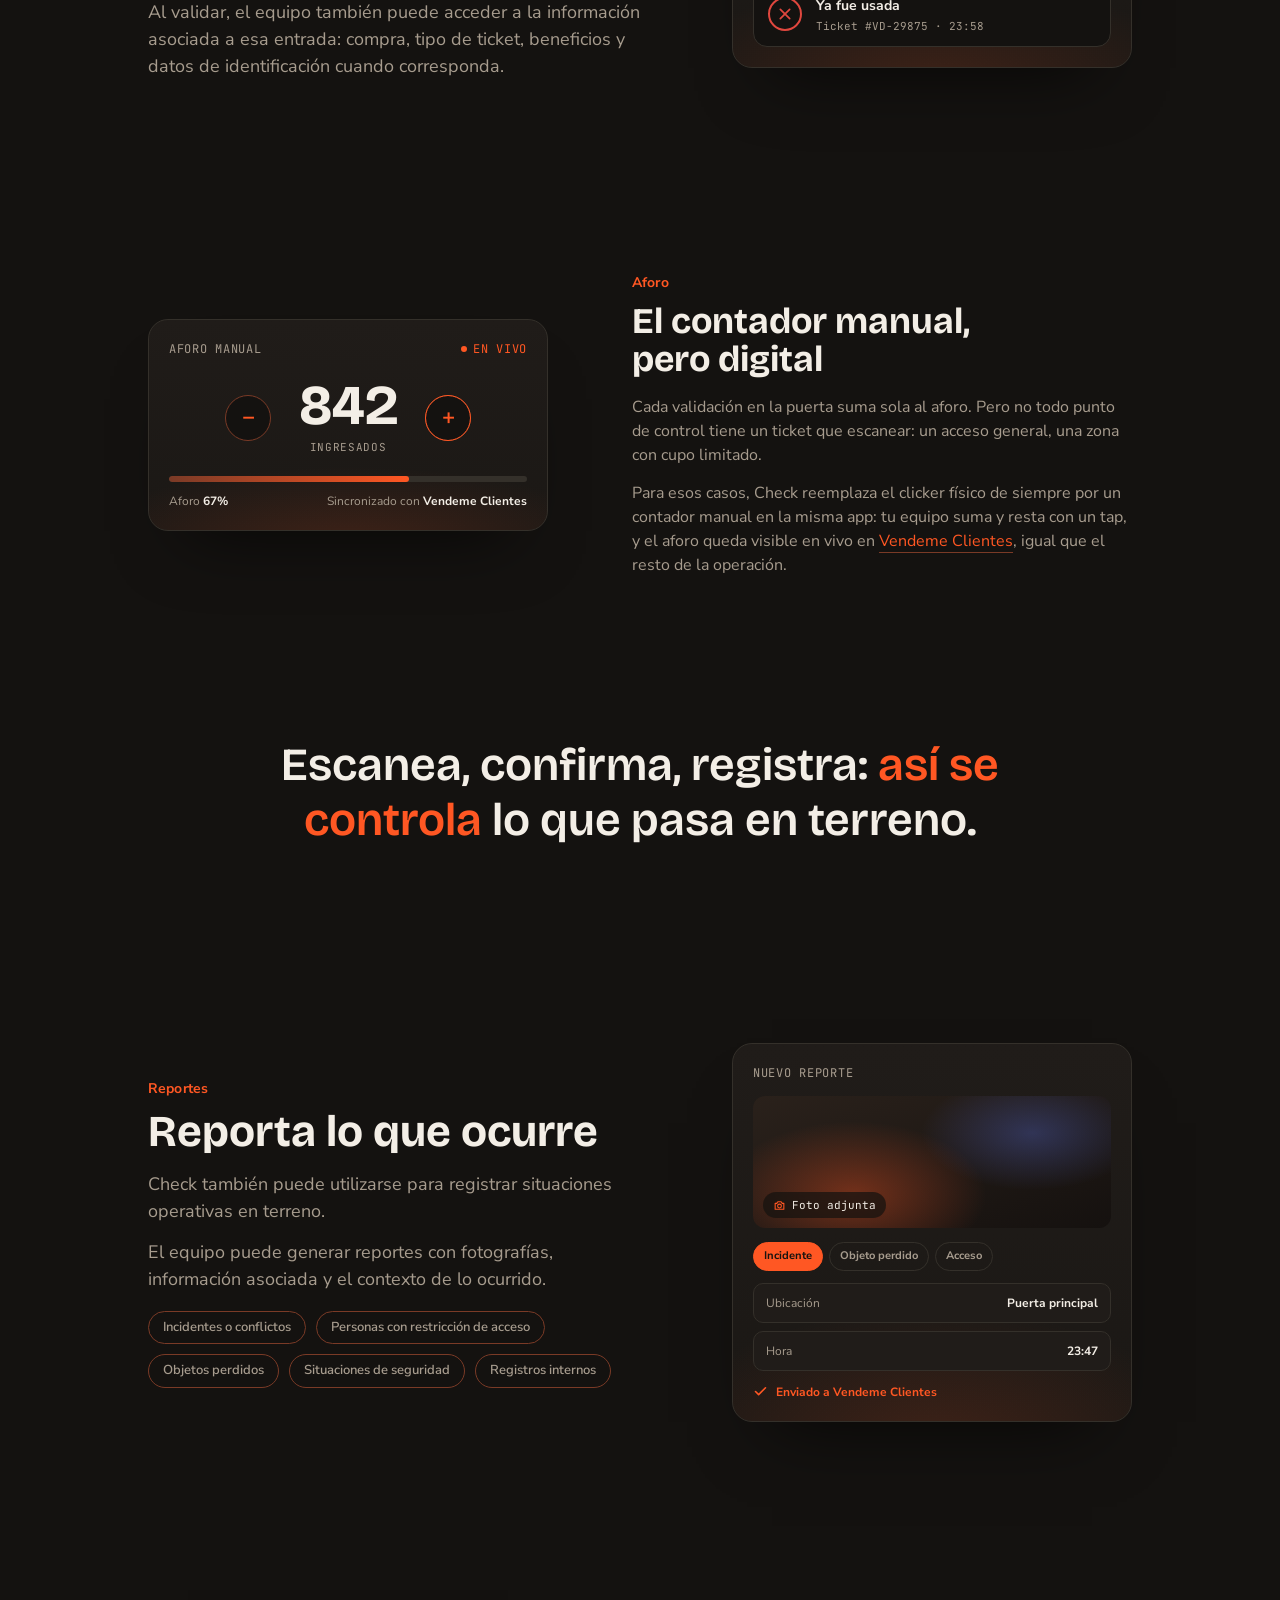
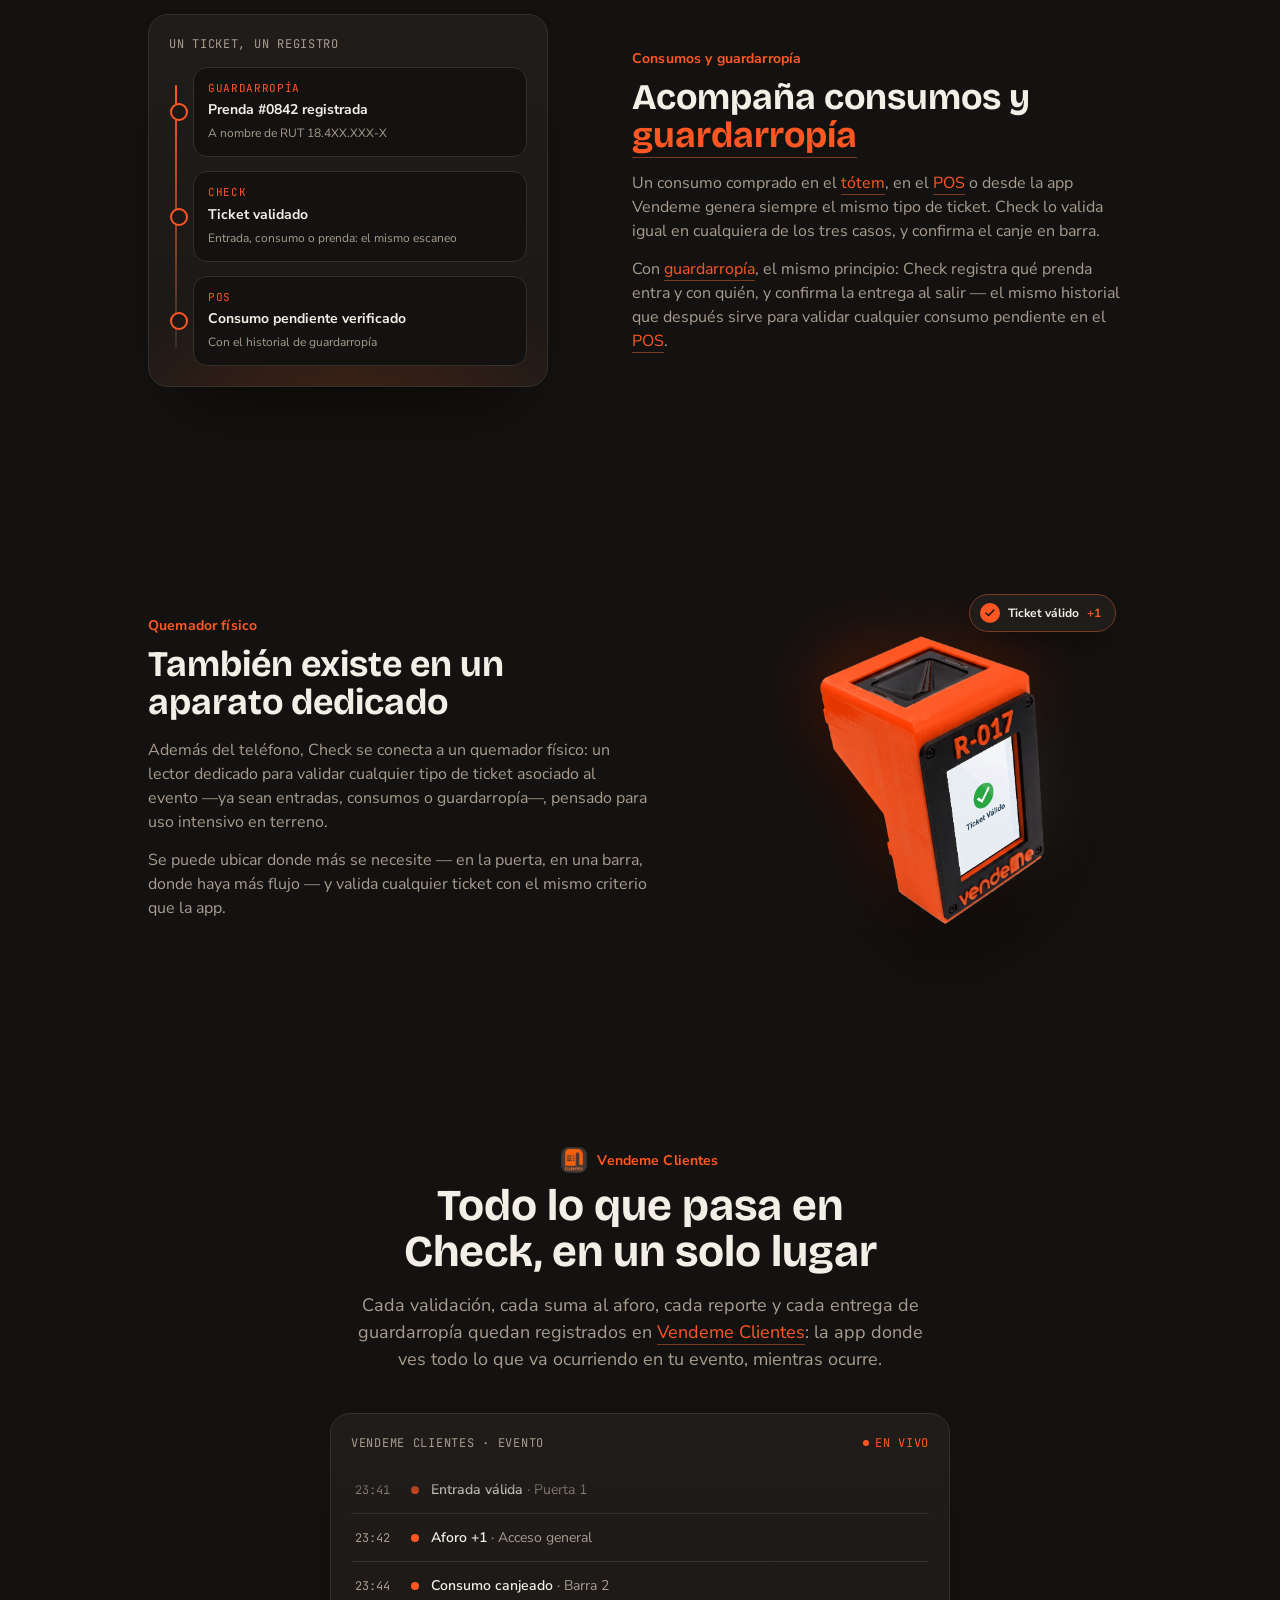
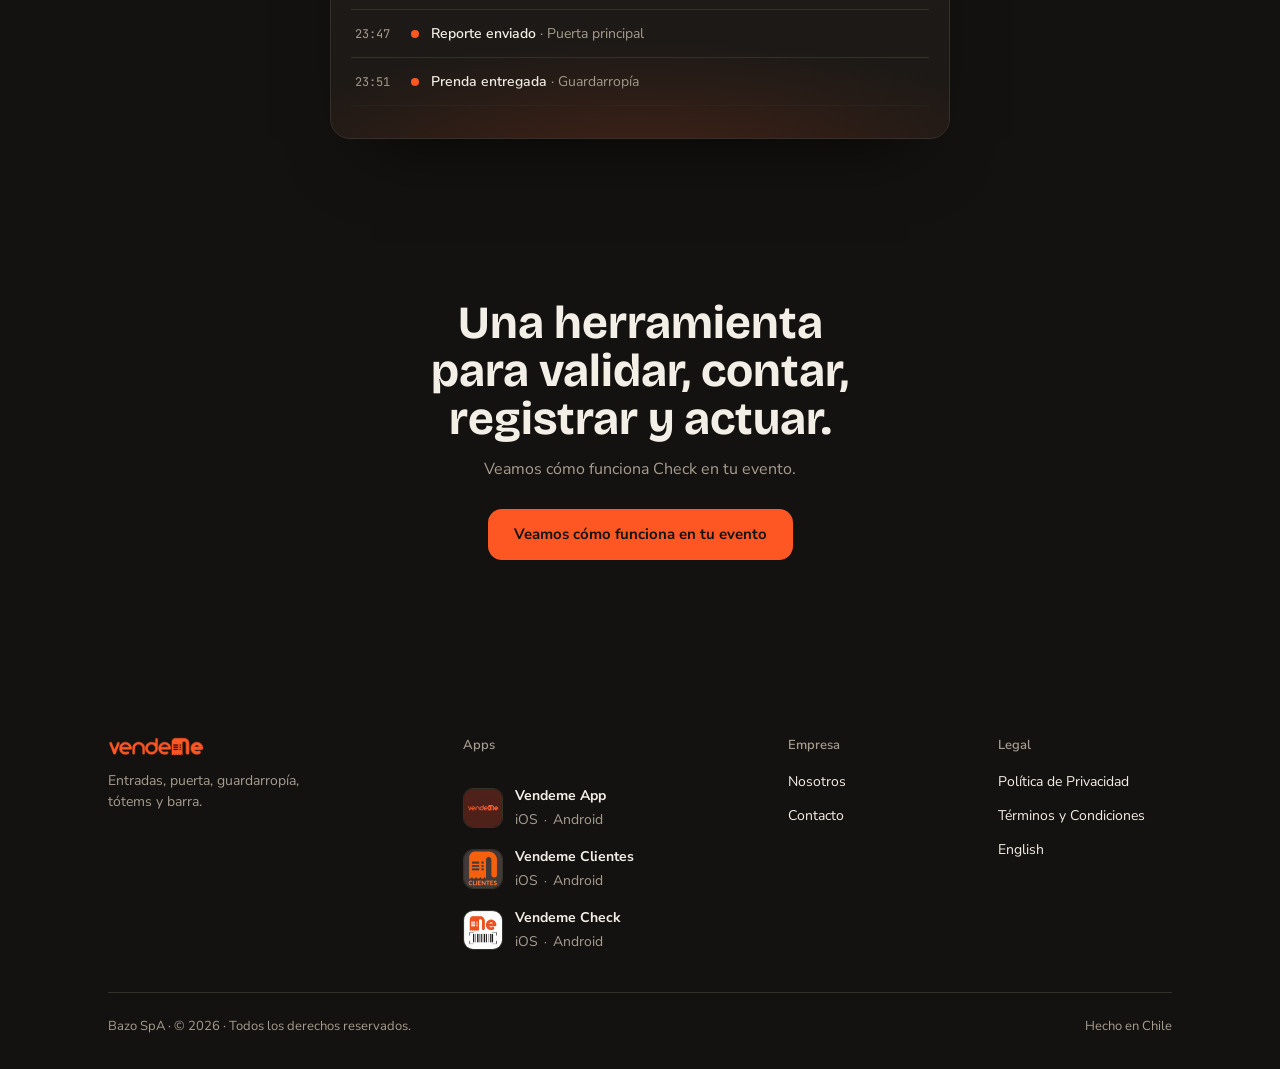
==== commit f3ed6caf: "Finish POS/Totems critique fixes, sitewide nav state, scroll-to-top bug - POS: WhatsApp CTA prefill " ====
--- a/check.html
+++ b/check.html
@@ -60,7 +60,7 @@
       <h1>Accesos, consumos y aforo, bajo control.</h1>
       <p class="hero-sub">Vendeme Check valida entradas y consumos, cuenta asistentes a mano o al vuelo, y registra lo que ocurre en terreno — desde el teléfono de tu equipo o desde un quemador físico dedicado. Una app, todas las funciones de control del evento.</p>
       <div class="hero-actions">
-        <a class="btn-primary" href="https://wa.me/56975404201?text=Hola%20Vendeme%2C%20quiero%20saber%20m%C3%A1s%20de%20sus%20servicios">Hablemos de Check</a>
+        <a class="btn-primary" href="https://wa.me/56975404201?text=Hola%20Vendeme%2C%20quiero%20saber%20m%C3%A1s%20de%20Vendeme%20Check">Hablemos de Check</a>
         <a class="btn-ghost" href="#check-pin">Ver cómo funciona</a>
         <div class="dl chip">
           <button class="btn-dl" type="button" aria-haspopup="true" aria-expanded="false">
@@ -324,7 +324,7 @@
       <h2>Una herramienta para validar, contar, registrar y actuar.</h2>
       <p>Veamos cómo funciona Check en tu evento.</p>
       <div class="hero-actions">
-        <a class="btn-primary" href="https://wa.me/56975404201?text=Hola%20Vendeme%2C%20quiero%20saber%20m%C3%A1s%20de%20sus%20servicios">Veamos cómo funciona en tu evento</a>
+        <a class="btn-primary" href="https://wa.me/56975404201?text=Hola%20Vendeme%2C%20quiero%20saber%20m%C3%A1s%20de%20Vendeme%20Check">Veamos cómo funciona en tu evento</a>
       </div>
     </div>
   </section>
--- a/assets/css/style.css
+++ b/assets/css/style.css
@@ -76,6 +76,7 @@
 }
 .nav-links a{padding:6px 0;}
 .nav-links a:hover{color:var(--amber);}
+.nav-links a[aria-current="page"], .nav-mobile a[aria-current="page"]{color:var(--text); font-weight:700;}
 .nav-cta{
   font-size:14px; font-weight:600; color:var(--text);
   border:1px solid var(--line); padding:8px 16px; border-radius:10px;
@@ -590,6 +591,11 @@
 .content-block:nth-of-type(6n+0) .wrap{ max-width:820px; }
 .content-block:nth-of-type(3n+2) h2{ font-size:clamp(30px,4.6vw,44px); }
 .content-block:nth-of-type(3n+2) p{ font-size:18px; max-width:52ch; }
+/* :nth-of-type counts every <section>, not just .content-block ones — on pos.html a .big-statement
+   sibling shifts the count so this block lands on the boosted index by accident, sizing it up next
+   to two structurally identical blocks that stay at the base size. Reset it back explicitly. */
+#pos-catalogo h2{ font-size:clamp(26px,3.4vw,36px); }
+#pos-catalogo p{ font-size:16px; max-width:62ch; }
 .content-block h2{ font-size:clamp(26px,3.4vw,36px); max-width:18ch; margin-bottom:16px; }
 .content-block p{ color:var(--muted); font-size:16px; margin:0 0 14px; max-width:62ch; }
 .content-block p:last-child{margin-bottom:0;}
@@ -1093,8 +1099,10 @@
 .vc-point{ flex:none; width:24px; height:24px; border-radius:7px; border:2px solid var(--amber); }
 .vc-lane-stat{ margin-top:2px; font-family:'JetBrains Mono', monospace; font-size:11px; color:var(--amber); }
 /* Impeccable /colorize, P2: the same amber was marking the problem lane and the solution
-   lane — the signal color should only mark the one thing worth noticing (the improved result) */
-.vc-lane:first-of-type .vc-lane-stat{ color:var(--muted); }
+   lane — the signal color should only mark the one thing worth noticing (the improved result).
+   :first-of-type counts by tag, and .vc-label is the same tag ahead of it, so .vc-lane is never
+   really first — mirror the adjacent-sibling pattern above (line 1091) that actually matches. */
+.vc-label + .vc-lane .vc-lane-stat{ color:var(--muted); }
 
 /* Tótems: tap card -> accepted -> ticket, looping */
 .vc-stage{ position:relative; height:196px; }
